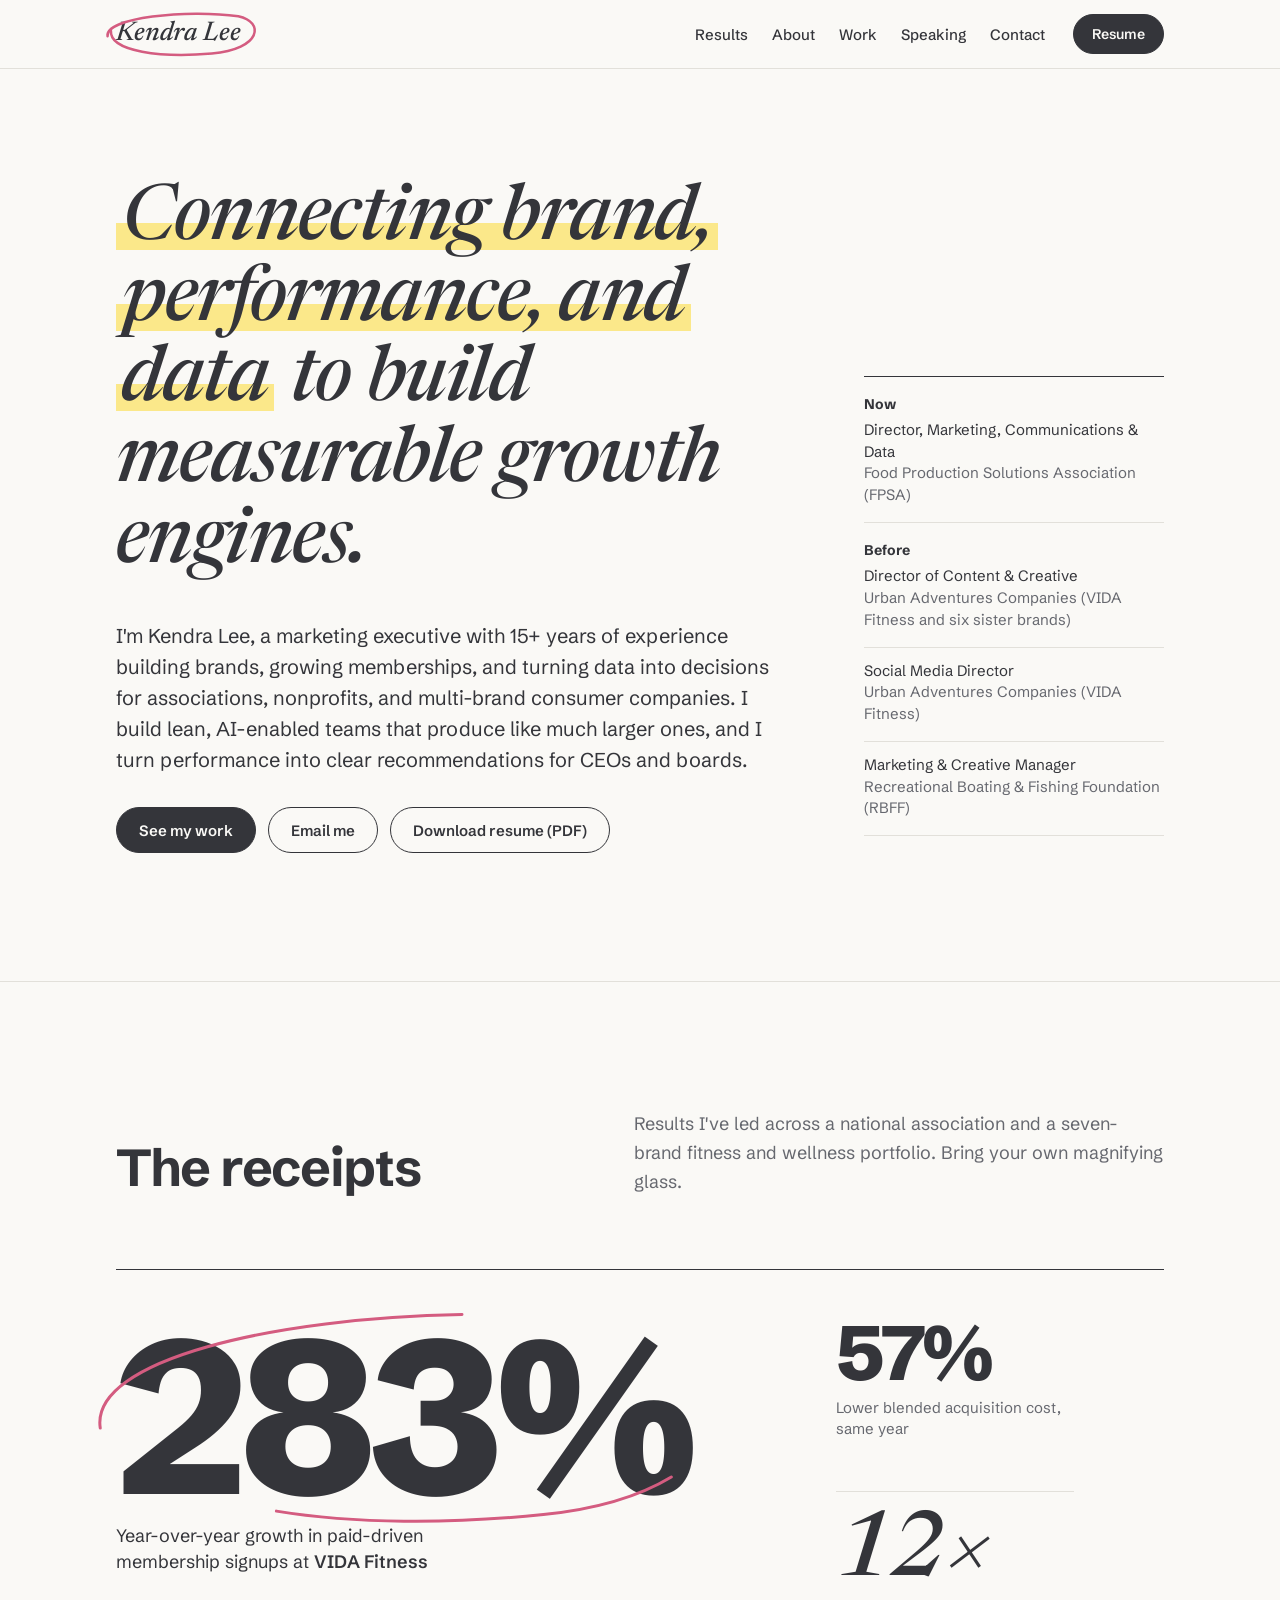
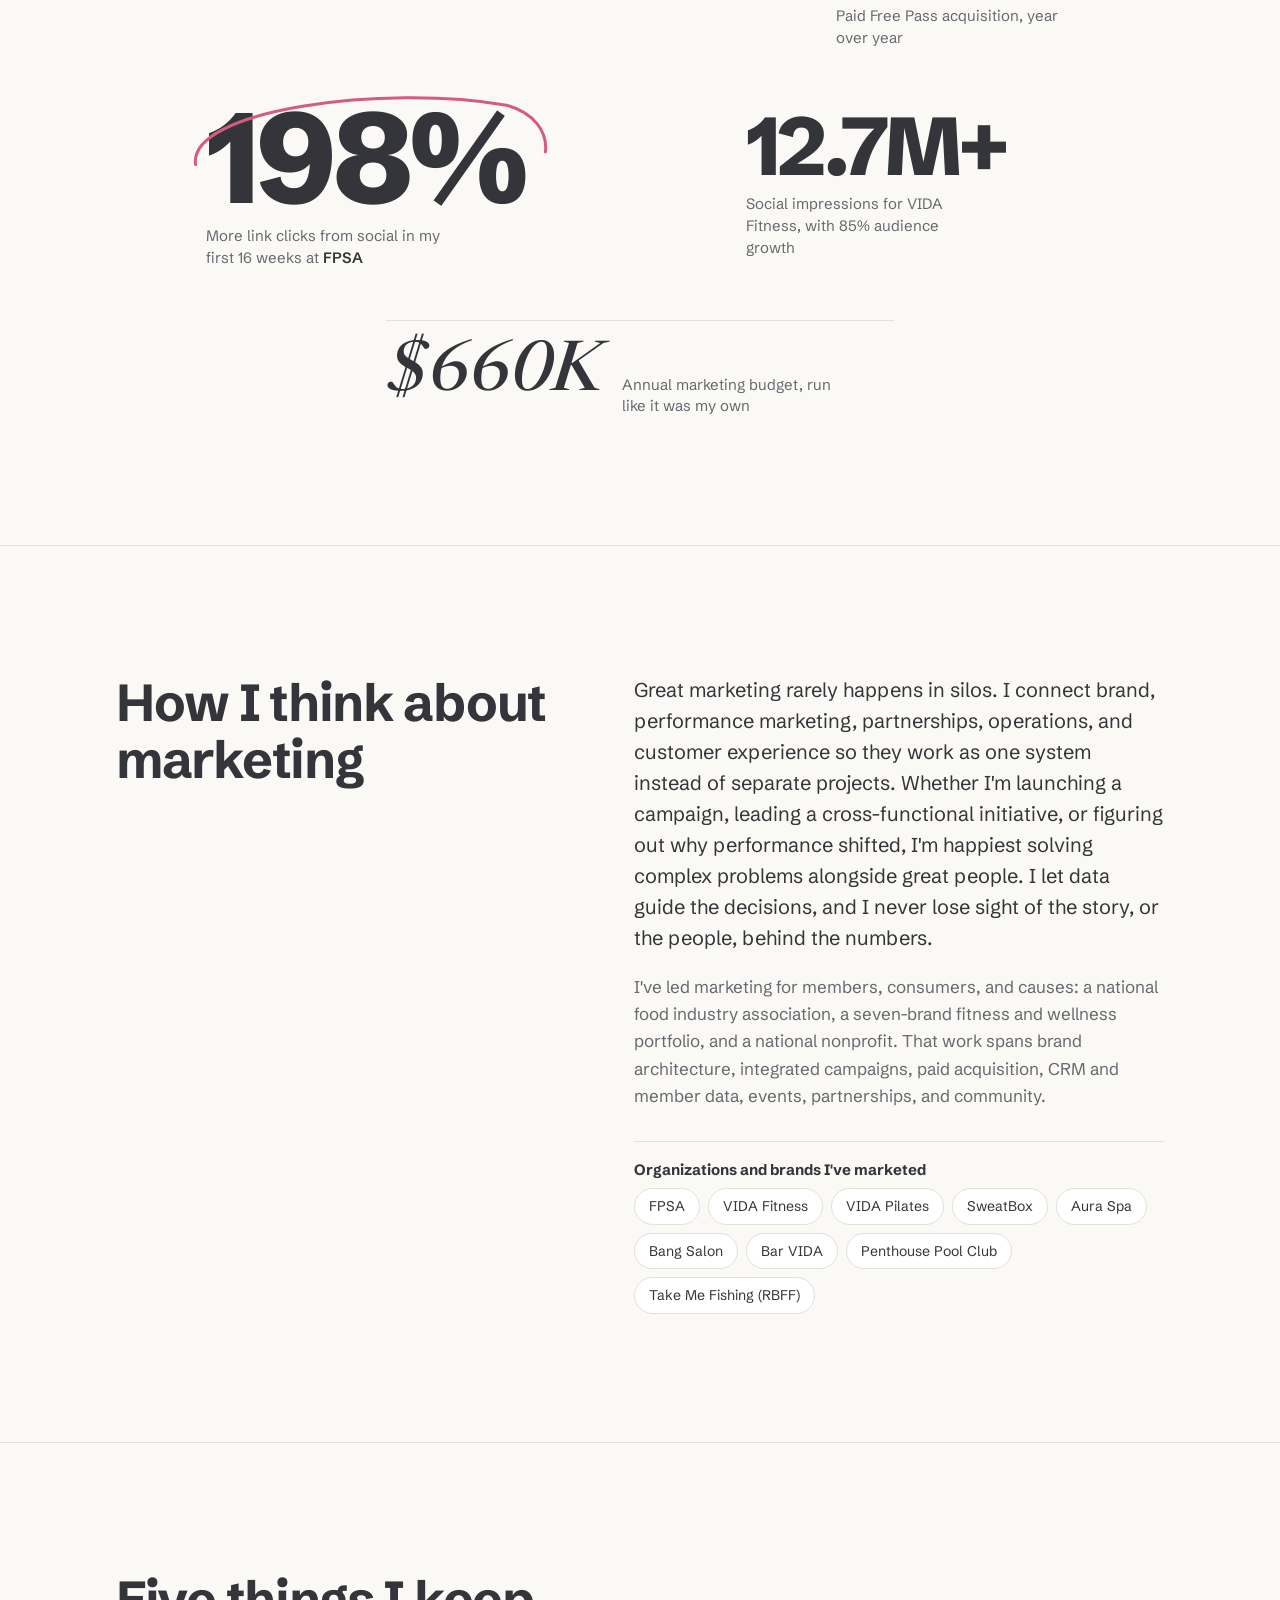
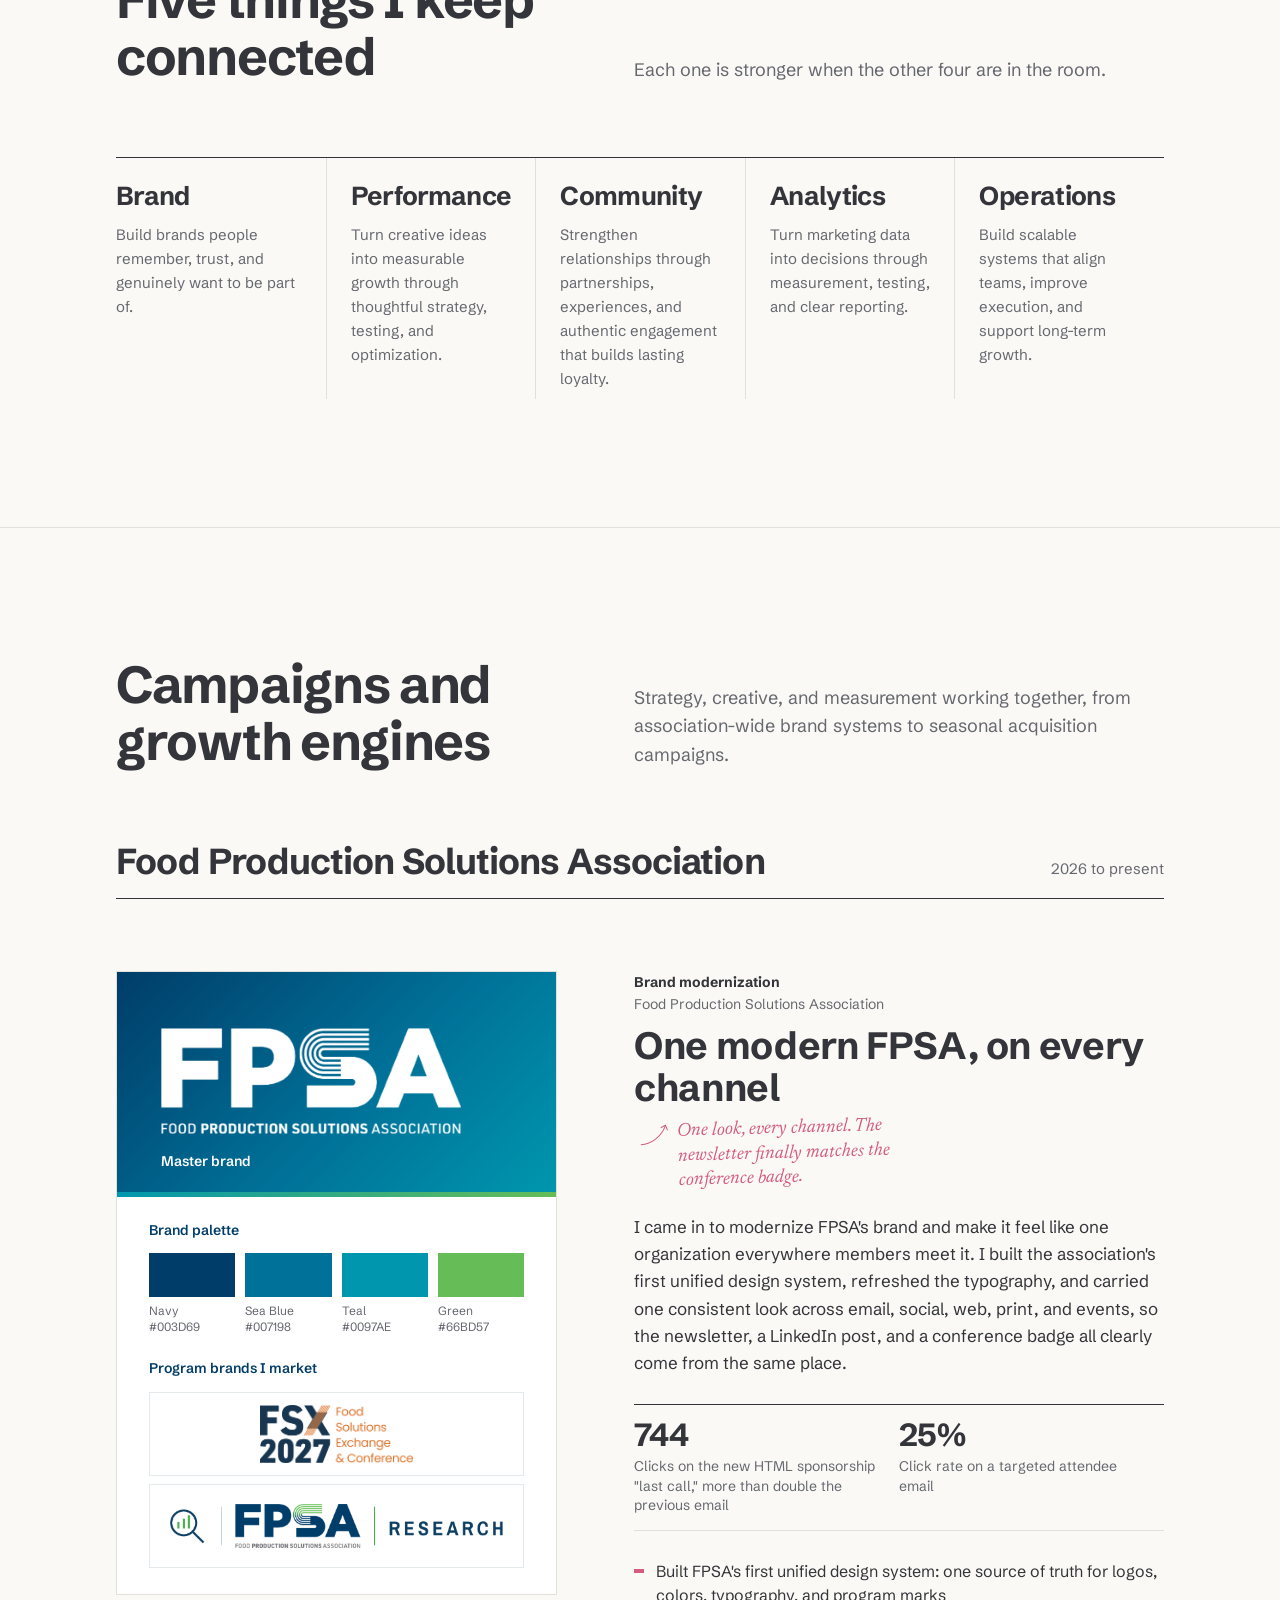
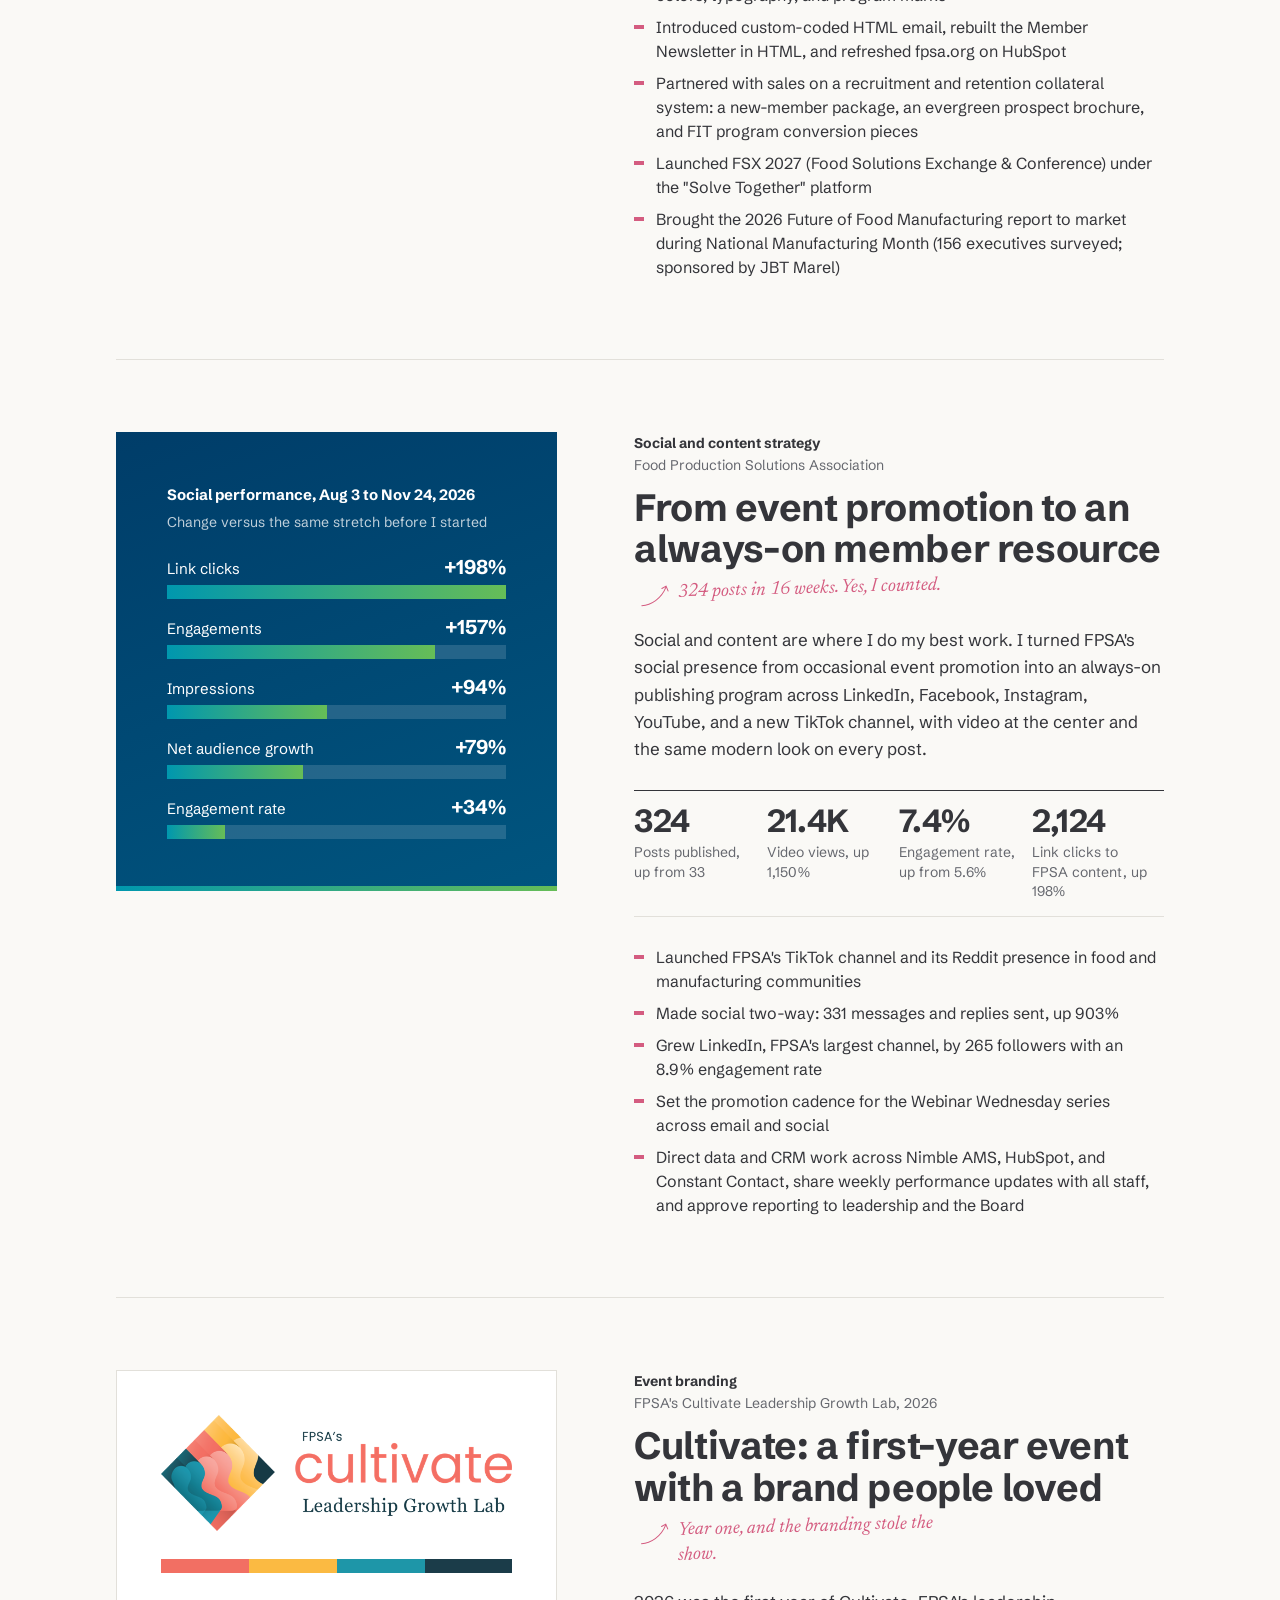
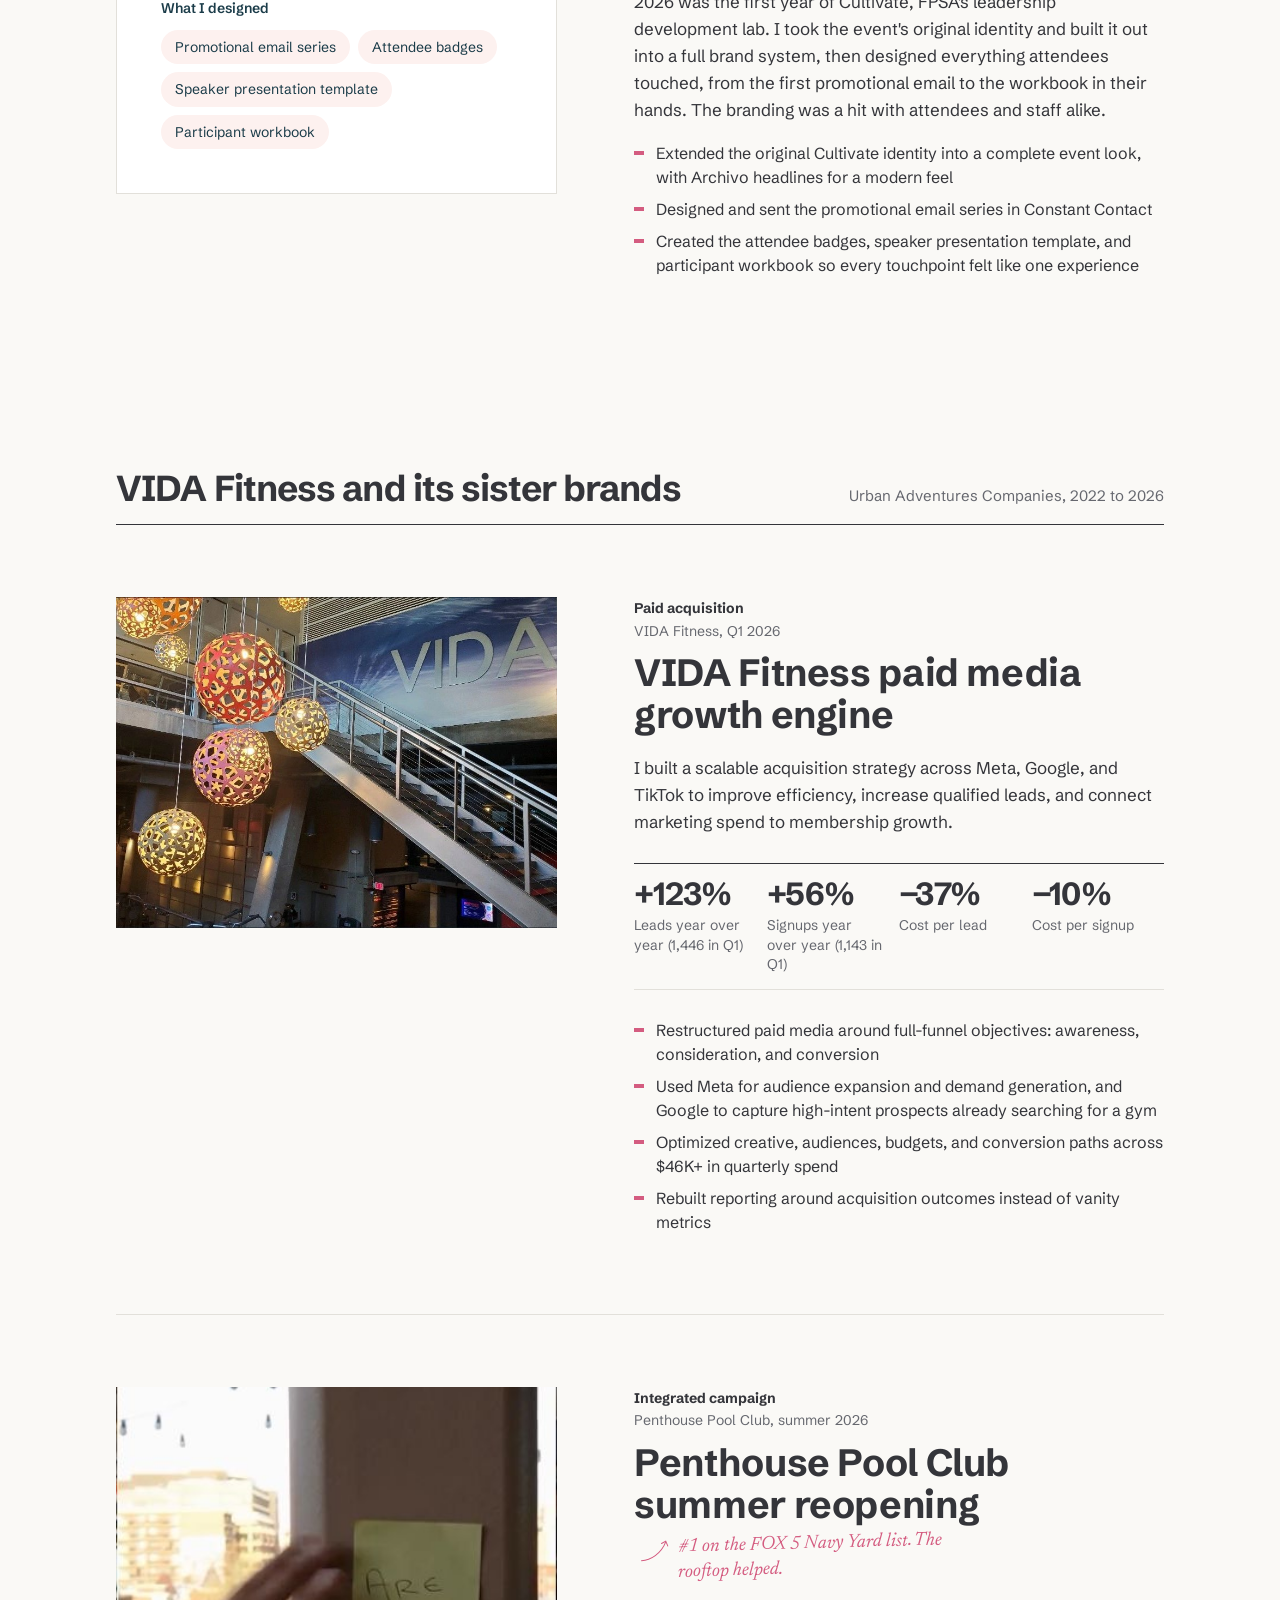
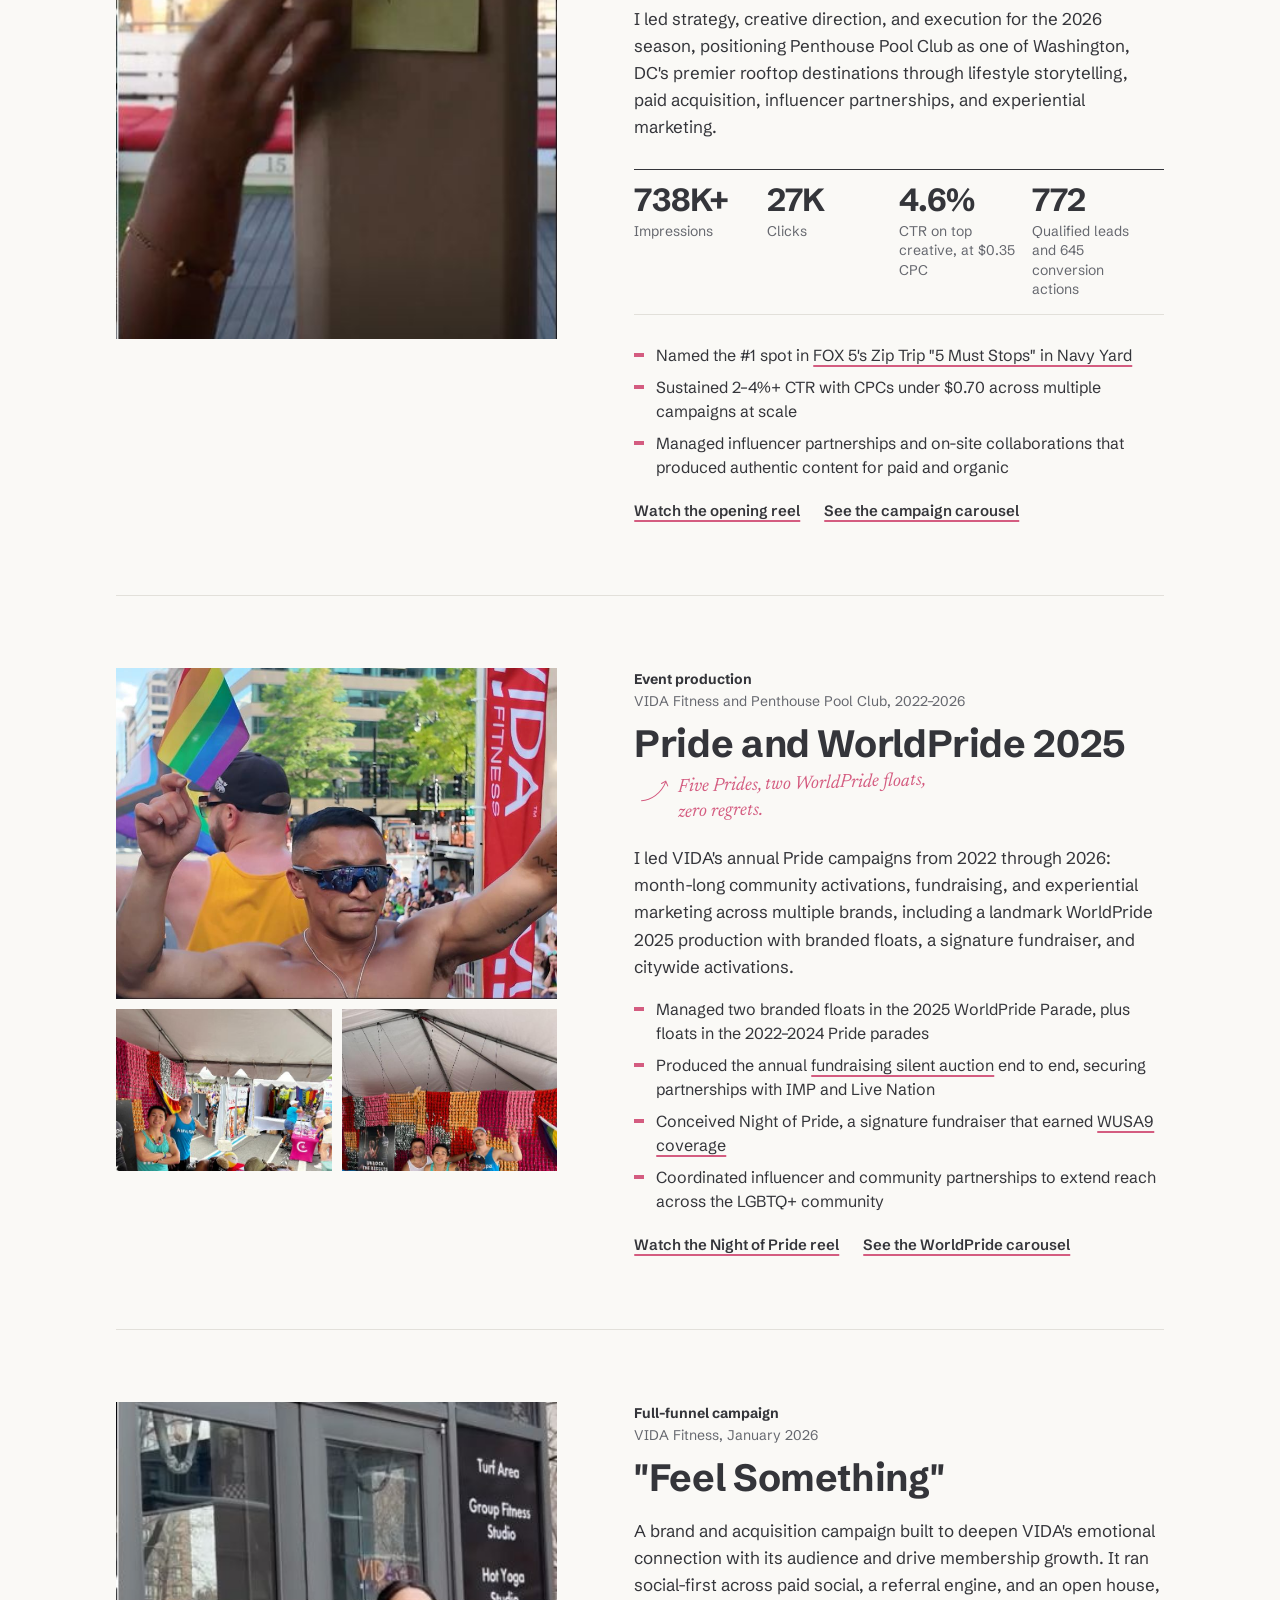
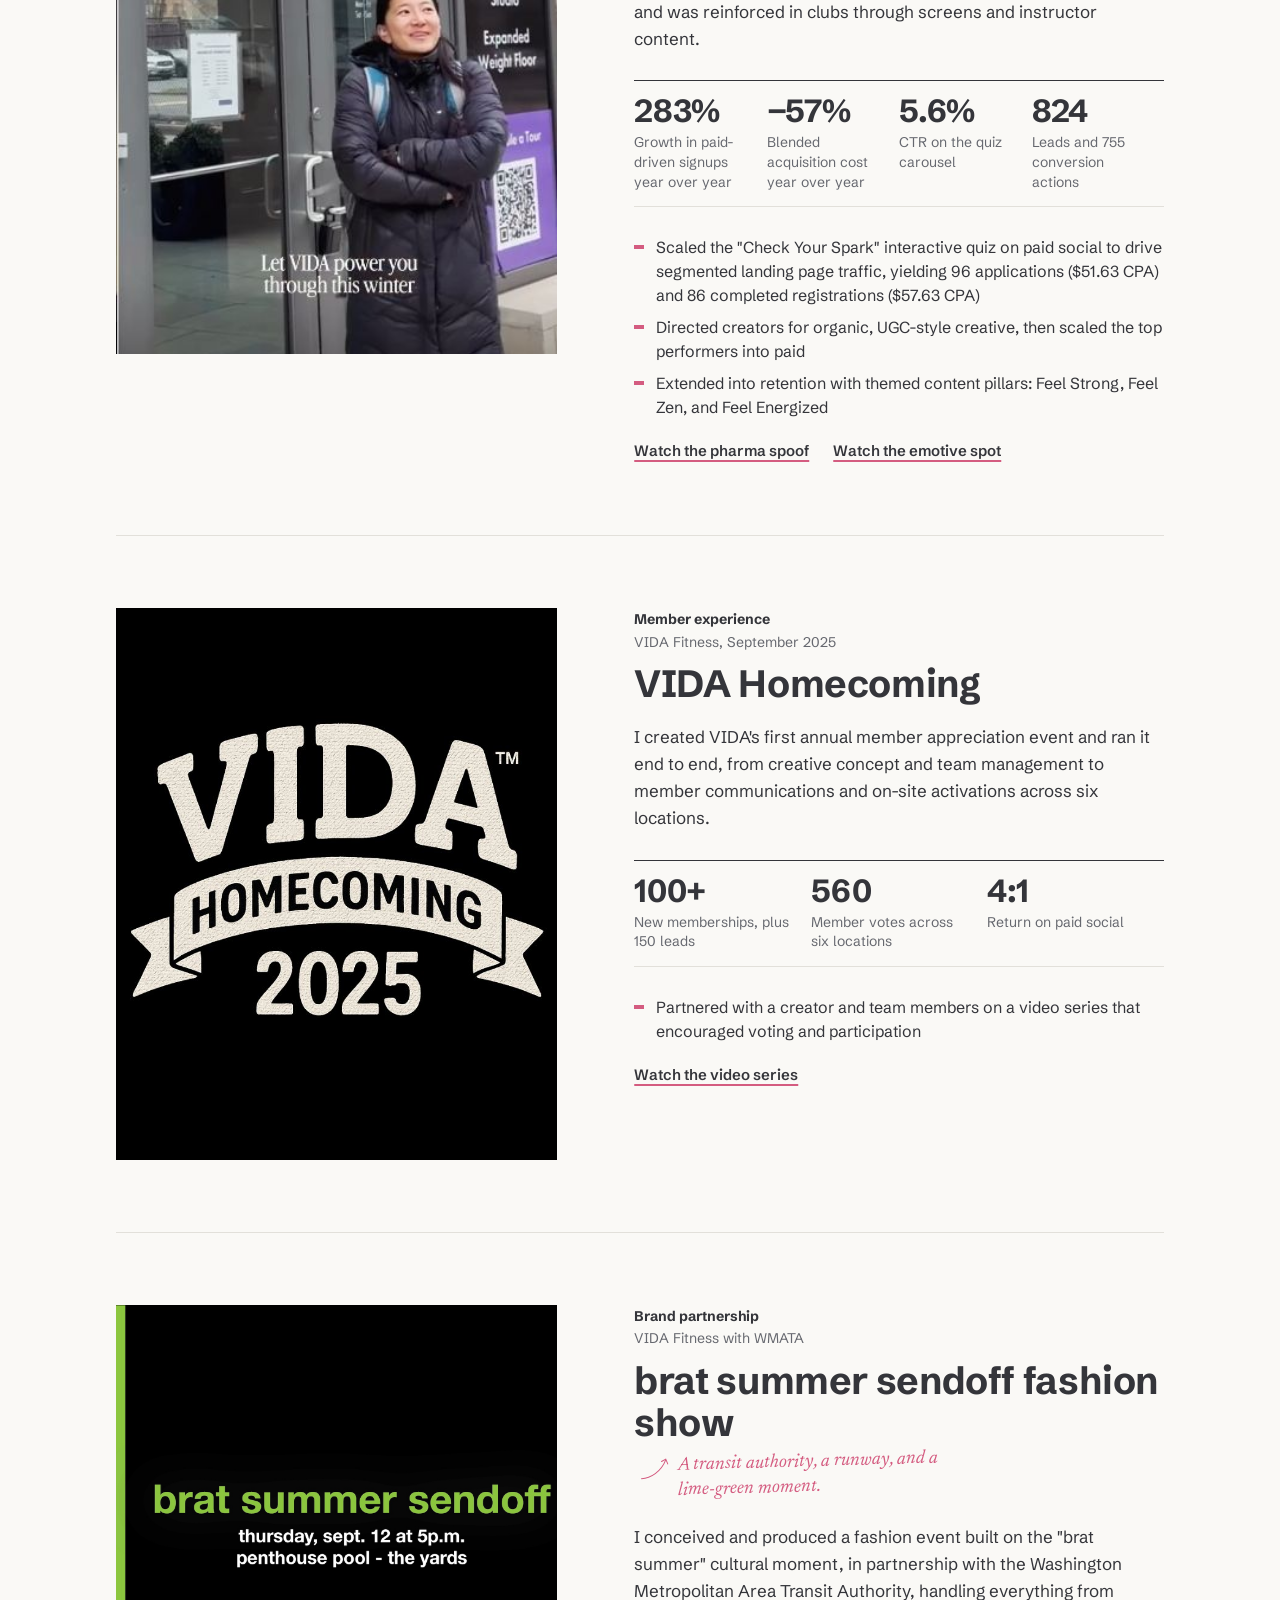
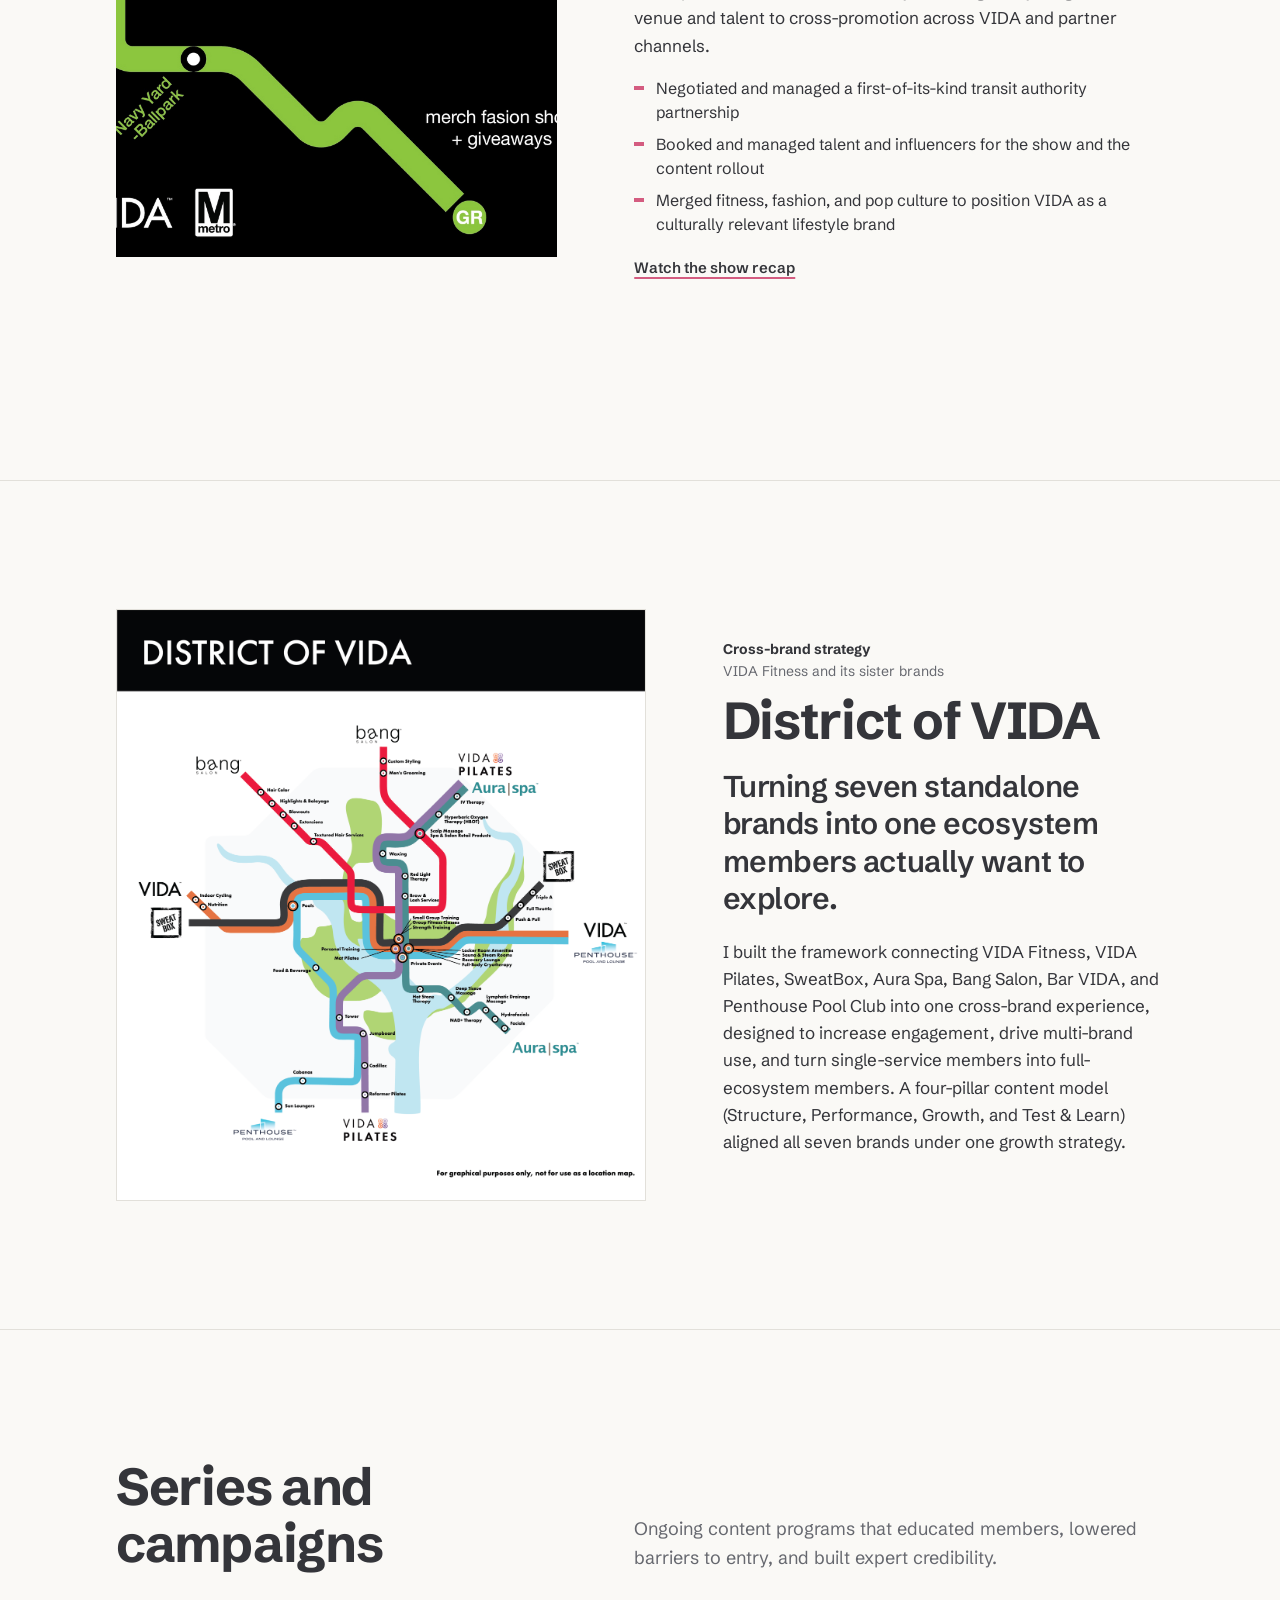
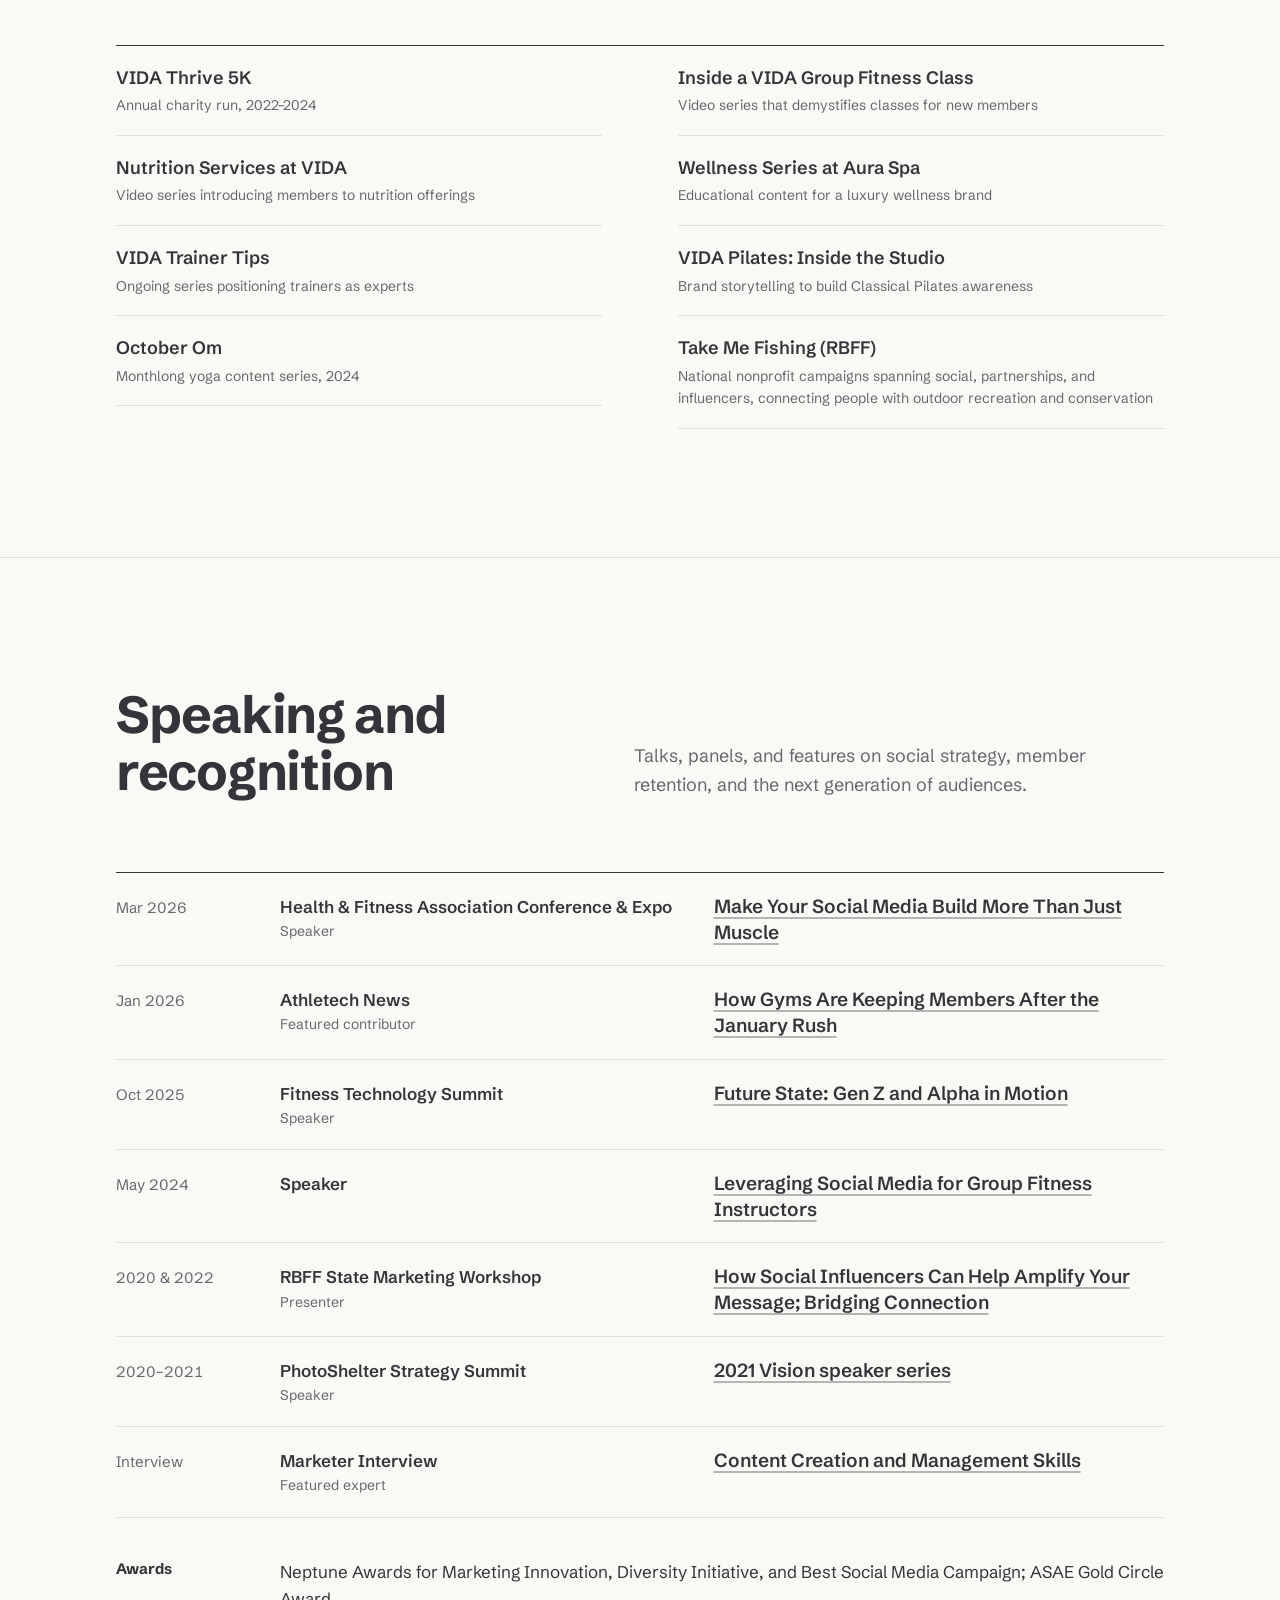
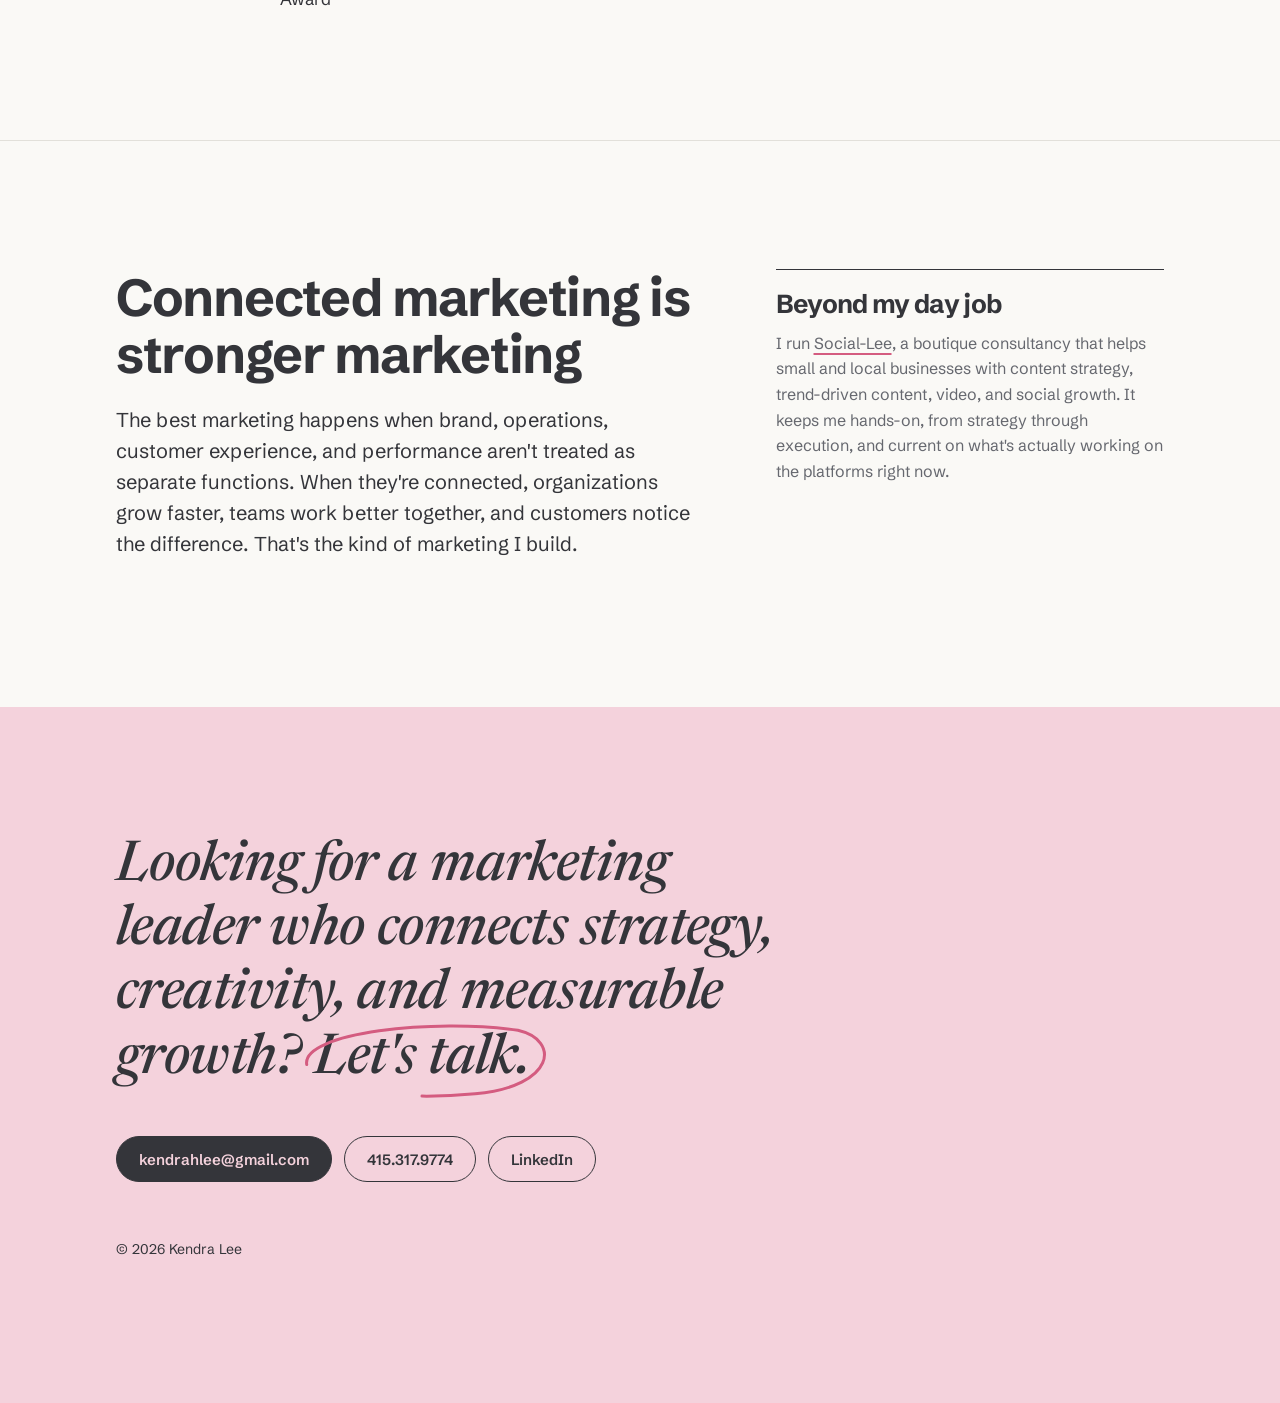
==== preview/index.html @ 6eec3a4e "Add /preview: marked-up layout with drawn circles, highlighter sweep, margin notes Co-Authored-By: C" ====
<!DOCTYPE html>
<html lang="en">
<head>
<meta charset="utf-8">
<meta name="viewport" content="width=device-width, initial-scale=1">
<meta name="theme-color" content="#FAF9F6">
<title>Kendra Lee | Marketing Executive (preview)</title>
<meta name="description" content="Marketing executive with 15+ years building brands, growing memberships, and turning data into decisions for associations, nonprofits, and multi-brand consumer companies.">

<meta property="og:title" content="Kendra Lee | Marketing Executive">
<meta property="og:description" content="Marketing executive with 15+ years building brands, growing memberships, and turning data into decisions for associations, nonprofits, and multi-brand consumer companies.">
<meta property="og:url" content="https://www.kendrahlee.com/">
<meta property="og:type" content="website">
<meta property="og:image" content="https://www.kendrahlee.com/images/brand/kendra-lee-social-preview.png">
<meta property="og:image:width" content="1200">
<meta property="og:image:height" content="630">
<meta name="twitter:card" content="summary_large_image">
<meta name="twitter:title" content="Kendra Lee | Marketing Executive">
<meta name="twitter:description" content="Marketing executive with 15+ years building brands, growing memberships, and turning data into decisions for associations, nonprofits, and multi-brand consumer companies.">
<meta name="twitter:image" content="https://www.kendrahlee.com/images/brand/kendra-lee-social-preview.png">
<link rel="icon" href="/images/brand/kendra-lee-favicon.png" type="image/png">
<link rel="apple-touch-icon" href="/images/brand/kendra-lee-monogram-180.png">

<link rel="preconnect" href="https://fonts.googleapis.com">
<link rel="preconnect" href="https://fonts.gstatic.com" crossorigin>
<link rel="stylesheet" href="../styles.css">
<link rel="stylesheet" href="preview.css">
<meta name="robots" content="noindex">
</head>
<body class="pv">

<nav class="nav" aria-label="Main">
  <div class="wrap">
    <a class="nav-logo" href="#top" aria-label="Kendra Lee, home"><span class="wordmark draw">Kendra Lee<svg class="ring" viewBox="0 0 200 70" preserveAspectRatio="none" aria-hidden="true"><path pathLength="600" d="M14 38 C 10 12, 110 0, 172 10 C 204 18, 200 56, 140 62 C 80 68, 16 60, 18 30"/></svg></span></a>
    <ul class="nav-links">
      <li><a href="#results">Results</a></li>
      <li><a href="#about">About</a></li>
      <li><a href="#work">Work</a></li>
      <li><a href="#speaking">Speaking</a></li>
      <li><a href="#contact">Contact</a></li>
    </ul>
    <a class="btn btn-solid" href="../Kendra_Lee_Resume.pdf" target="_blank" rel="noopener">Resume</a>
  </div>
</nav>

<main id="top">

  <!-- HERO -->
  <header class="hero">
    <div class="wrap hero-grid">
      <div>
        <h1><span class="marked sweep">Connecting brand, performance, and data</span> to build measurable growth engines.</h1>
        <p class="hero-intro">I'm Kendra Lee, a marketing executive with 15+ years of experience building brands, growing memberships, and turning data into decisions for associations, nonprofits, and multi-brand consumer companies. I build lean, AI-enabled teams that produce like much larger ones, and I turn performance into clear recommendations for CEOs and boards.</p>
        <div class="hero-actions">
          <a class="btn btn-solid" href="#work">See my work</a>
          <a class="btn" href="mailto:kendrahlee@gmail.com">Email me</a>
          <a class="btn" href="../Kendra_Lee_Resume.pdf" target="_blank" rel="noopener">Download resume (PDF)</a>
        </div>
      </div>
      <dl class="roles">
        <dt>Now</dt>
        <dd>Director, Marketing, Communications &amp; Data<span>Food Production Solutions Association (FPSA)</span></dd>
        <dt>Before</dt>
        <dd>Director of Content &amp; Creative<span>Urban Adventures Companies (VIDA Fitness and six sister brands)</span></dd>
        <dd>Social Media Director<span>Urban Adventures Companies (VIDA Fitness)</span></dd>
        <dd>Marketing &amp; Creative Manager<span>Recreational Boating &amp; Fishing Foundation (RBFF)</span></dd>
      </dl>
    </div>
  </header>

  <!-- RESULTS -->
  <section class="section" id="results" aria-labelledby="results-title">
    <div class="wrap">
      <div class="section-head">
        <h2 id="results-title">The receipts</h2>
        <p class="muted">Results I've led across a national association and a seven-brand fitness and wellness portfolio. Bring your own magnifying glass.</p>
      </div>
      <div class="spread">
        <div class="r r-hero"><div class="rn"><span class="circled draw">283%<svg class="ring" viewBox="0 0 200 70" preserveAspectRatio="none" aria-hidden="true"><path pathLength="600" d="M14 38 C 10 12, 110 0, 172 10 C 204 18, 200 56, 140 62 C 80 68, 16 60, 18 30"/></svg></span></div><p>Year-over-year growth in paid-driven membership signups at <b>VIDA Fitness</b></p></div>
        <div class="r r-a"><div class="rn">57%</div><p>Lower blended acquisition cost, same year</p></div>
        <div class="r r-b"><div class="rn">12&times;</div><p>Paid Free Pass acquisition, year over year</p></div>
        <div class="r r-c"><div class="rn"><span class="circled draw">198%<svg class="ring" viewBox="0 0 200 70" preserveAspectRatio="none" aria-hidden="true"><path pathLength="600" d="M14 38 C 10 12, 110 0, 172 10 C 204 18, 200 56, 140 62 C 80 68, 16 60, 18 30"/></svg></span></div><p>More link clicks from social in my first 16 weeks at <b>FPSA</b></p></div>
        <div class="r r-d"><div class="rn">12.7M+</div><p>Social impressions for VIDA Fitness, with 85% audience growth</p></div>
        <div class="r r-e"><div class="rn">$660K</div><p>Annual marketing budget, run like it was my own</p></div>
      </div>
    </div>
  </section>

  <!-- ABOUT -->
  <section class="section" id="about" aria-labelledby="about-title">
    <div class="wrap about">
      <h2 id="about-title">How I think about marketing</h2>
      <div class="about-copy">
        <p>Great marketing rarely happens in silos. I connect brand, performance marketing, partnerships, operations, and customer experience so they work as one system instead of separate projects. Whether I'm launching a campaign, leading a cross-functional initiative, or figuring out why performance shifted, I'm happiest solving complex problems alongside great people. I let data guide the decisions, and I never lose sight of the story, or the people, behind the numbers.</p>
        <p class="muted">I've led marketing for members, consumers, and causes: a national food industry association, a seven-brand fitness and wellness portfolio, and a national nonprofit. That work spans brand architecture, integrated campaigns, paid acquisition, CRM and member data, events, partnerships, and community.</p>
        <div class="brands">
          <h3>Organizations and brands I've marketed</h3>
          <ul>
            <li>FPSA</li>
            <li>VIDA Fitness</li>
            <li>VIDA Pilates</li>
            <li>SweatBox</li>
            <li>Aura Spa</li>
            <li>Bang Salon</li>
            <li>Bar VIDA</li>
            <li>Penthouse Pool Club</li>
            <li>Take Me Fishing (RBFF)</li>
          </ul>
        </div>
      </div>
    </div>
  </section>

  <!-- APPROACH -->
  <section class="section" aria-labelledby="approach-title">
    <div class="wrap">
      <div class="section-head">
        <h2 id="approach-title">Five things I keep connected</h2>
        <p class="muted">Each one is stronger when the other four are in the room.</p>
      </div>
      <ul class="approach">
        <li><h3>Brand</h3><p>Build brands people remember, trust, and genuinely want to be part of.</p></li>
        <li><h3>Performance</h3><p>Turn creative ideas into measurable growth through thoughtful strategy, testing, and optimization.</p></li>
        <li><h3>Community</h3><p>Strengthen relationships through partnerships, experiences, and authentic engagement that builds lasting loyalty.</p></li>
        <li><h3>Analytics</h3><p>Turn marketing data into decisions through measurement, testing, and clear reporting.</p></li>
        <li><h3>Operations</h3><p>Build scalable systems that align teams, improve execution, and support long-term growth.</p></li>
      </ul>
    </div>
  </section>

  <!-- WORK -->
  <section class="section" id="work" aria-labelledby="work-title">
    <div class="wrap">
      <div class="section-head">
        <h2 id="work-title">Campaigns and growth engines</h2>
        <p class="muted">Strategy, creative, and measurement working together, from association-wide brand systems to seasonal acquisition campaigns.</p>
      </div>

      <!-- FPSA -->
      <div class="work-group">
        <div class="work-group-title">
          <h3>Food Production Solutions Association</h3>
          <p>2026 to present</p>
        </div>

        <article class="case">
          <div class="case-media">
            <div class="fpsa-panel">
              <div class="fpsa-master">
                <img src="../images/fpsa/fpsa-logo-white.png" alt="FPSA, Food Production Solutions Association" width="700" height="249">
                <p>Master brand</p>
              </div>
              <div class="fpsa-swatches">
                <p>Brand palette</p>
                <ul>
                  <li style="--c:#003d69"><span></span>Navy<br>#003D69</li>
                  <li style="--c:#007198"><span></span>Sea Blue<br>#007198</li>
                  <li style="--c:#0097ae"><span></span>Teal<br>#0097AE</li>
                  <li style="--c:#66bd57"><span></span>Green<br>#66BD57</li>
                </ul>
              </div>
              <div class="fpsa-programs">
                <p>Program brands I market</p>
                <ul>
                  <li><img src="../images/fpsa/fsx-2027.png" alt="FSX 2027, Food Solutions Exchange &amp; Conference" width="640" height="242" loading="lazy"></li>
                  <li><img src="../images/fpsa/fpsa-research.png" alt="FPSA Research" width="495" height="66" loading="lazy"></li>
                </ul>
              </div>
            </div>
          </div>
          <div class="case-body">
            <div class="case-meta"><strong>Brand modernization</strong><br>Food Production Solutions Association</div>
            <h4>One modern FPSA, on every channel</h4>
            <aside class="note" aria-label="Margin note"><svg class="note-arrow" viewBox="0 0 60 40" aria-hidden="true"><path d="M4 6 C 20 4, 40 12, 52 32 M44 30 L52 33 L54 24"/></svg>One look, every channel. The newsletter finally matches the conference badge.</aside>
            <p>I came in to modernize FPSA's brand and make it feel like one organization everywhere members meet it. I built the association's first unified design system, refreshed the typography, and carried one consistent look across email, social, web, print, and events, so the newsletter, a LinkedIn post, and a conference badge all clearly come from the same place.</p>
            <dl class="figures">
              <div><dt>744</dt><dd>Clicks on the new HTML sponsorship "last call," more than double the previous email</dd></div>
              <div><dt>25%</dt><dd>Click rate on a targeted attendee email</dd></div>
            </dl>
            <ul class="points">
              <li>Built FPSA's first unified design system: one source of truth for logos, colors, typography, and program marks</li>
              <li>Introduced custom-coded HTML email, rebuilt the Member Newsletter in HTML, and refreshed fpsa.org on HubSpot</li>
              <li>Partnered with sales on a recruitment and retention collateral system: a new-member package, an evergreen prospect brochure, and FIT program conversion pieces</li>
              <li>Launched FSX 2027 (Food Solutions Exchange &amp; Conference) under the "Solve Together" platform</li>
              <li>Brought the 2026 Future of Food Manufacturing report to market during National Manufacturing Month (156 executives surveyed; sponsored by JBT Marel)</li>
            </ul>
          </div>
        </article>

        <article class="case">
          <div class="case-media">
            <div class="panel fpsa-bars">
              <p class="bars-title">Social performance, Aug 3 to Nov 24, 2026</p>
              <p class="bars-sub">Change versus the same stretch before I started</p>
              <ul class="bars">
                <li class="bar-row"><span>Link clicks</span><b>+198%</b><span class="bar"><i style="width:100%"></i></span></li>
                <li class="bar-row"><span>Engagements</span><b>+157%</b><span class="bar"><i style="width:79%"></i></span></li>
                <li class="bar-row"><span>Impressions</span><b>+94%</b><span class="bar"><i style="width:47%"></i></span></li>
                <li class="bar-row"><span>Net audience growth</span><b>+79%</b><span class="bar"><i style="width:40%"></i></span></li>
                <li class="bar-row"><span>Engagement rate</span><b>+34%</b><span class="bar"><i style="width:17%"></i></span></li>
              </ul>
            </div>
          </div>
          <div class="case-body">
            <div class="case-meta"><strong>Social and content strategy</strong><br>Food Production Solutions Association</div>
            <h4>From event promotion to an always-on member resource</h4>
            <aside class="note" aria-label="Margin note"><svg class="note-arrow" viewBox="0 0 60 40" aria-hidden="true"><path d="M4 6 C 20 4, 40 12, 52 32 M44 30 L52 33 L54 24"/></svg>324 posts in 16 weeks. Yes, I counted.</aside>
            <p>Social and content are where I do my best work. I turned FPSA's social presence from occasional event promotion into an always-on publishing program across LinkedIn, Facebook, Instagram, YouTube, and a new TikTok channel, with video at the center and the same modern look on every post.</p>
            <dl class="figures">
              <div><dt>324</dt><dd>Posts published, up from 33</dd></div>
              <div><dt>21.4K</dt><dd>Video views, up 1,150%</dd></div>
              <div><dt>7.4%</dt><dd>Engagement rate, up from 5.6%</dd></div>
              <div><dt>2,124</dt><dd>Link clicks to FPSA content, up 198%</dd></div>
            </dl>
            <ul class="points">
              <li>Launched FPSA's TikTok channel and its Reddit presence in food and manufacturing communities</li>
              <li>Made social two-way: 331 messages and replies sent, up 903%</li>
              <li>Grew LinkedIn, FPSA's largest channel, by 265 followers with an 8.9% engagement rate</li>
              <li>Set the promotion cadence for the Webinar Wednesday series across email and social</li>
              <li>Direct data and CRM work across Nimble AMS, HubSpot, and Constant Contact, share weekly performance updates with all staff, and approve reporting to leadership and the Board</li>
            </ul>
          </div>
        </article>

        <article class="case">
          <div class="case-media">
            <div class="cultivate-panel">
              <img src="../images/fpsa/cultivate.png" alt="FPSA's Cultivate Leadership Growth Lab" width="640" height="212">
              <ul class="cultivate-swatches" aria-hidden="true">
                <li style="--c:#f26f63"></li><li style="--c:#fbba42"></li><li style="--c:#1e96a8"></li><li style="--c:#1b3c49"></li>
              </ul>
              <p>What I designed</p>
              <ul class="cultivate-pieces">
                <li>Promotional email series</li>
                <li>Attendee badges</li>
                <li>Speaker presentation template</li>
                <li>Participant workbook</li>
              </ul>
            </div>
          </div>
          <div class="case-body">
            <div class="case-meta"><strong>Event branding</strong><br>FPSA's Cultivate Leadership Growth Lab, 2026</div>
            <h4>Cultivate: a first-year event with a brand people loved</h4>
            <aside class="note" aria-label="Margin note"><svg class="note-arrow" viewBox="0 0 60 40" aria-hidden="true"><path d="M4 6 C 20 4, 40 12, 52 32 M44 30 L52 33 L54 24"/></svg>Year one, and the branding stole the show.</aside>
            <p>2026 was the first year of Cultivate, FPSA's leadership development lab. I took the event's original identity and built it out into a full brand system, then designed everything attendees touched, from the first promotional email to the workbook in their hands. The branding was a hit with attendees and staff alike.</p>
            <ul class="points">
              <li>Extended the original Cultivate identity into a complete event look, with Archivo headlines for a modern feel</li>
              <li>Designed and sent the promotional email series in Constant Contact</li>
              <li>Created the attendee badges, speaker presentation template, and participant workbook so every touchpoint felt like one experience</li>
            </ul>
          </div>
        </article>
      </div>

      <!-- UAC -->
      <div class="work-group">
        <div class="work-group-title">
          <h3>VIDA Fitness and its sister brands</h3>
          <p>Urban Adventures Companies, 2022 to 2026</p>
        </div>

        <article class="case">
          <figure class="case-media landscape"><img src="../images/vida-fitness-stairs.jpg" alt="VIDA Fitness members on a stair climber" loading="lazy"></figure>
          <div class="case-body">
            <div class="case-meta"><strong>Paid acquisition</strong><br>VIDA Fitness, Q1 2026</div>
            <h4>VIDA Fitness paid media growth engine</h4>
            <p>I built a scalable acquisition strategy across Meta, Google, and TikTok to improve efficiency, increase qualified leads, and connect marketing spend to membership growth.</p>
            <dl class="figures">
              <div><dt>+123%</dt><dd>Leads year over year (1,446 in Q1)</dd></div>
              <div><dt>+56%</dt><dd>Signups year over year (1,143 in Q1)</dd></div>
              <div><dt>&minus;37%</dt><dd>Cost per lead</dd></div>
              <div><dt>&minus;10%</dt><dd>Cost per signup</dd></div>
            </dl>
            <ul class="points">
              <li>Restructured paid media around full-funnel objectives: awareness, consideration, and conversion</li>
              <li>Used Meta for audience expansion and demand generation, and Google to capture high-intent prospects already searching for a gym</li>
              <li>Optimized creative, audiences, budgets, and conversion paths across $46K+ in quarterly spend</li>
              <li>Rebuilt reporting around acquisition outcomes instead of vanity metrics</li>
            </ul>
          </div>
        </article>

        <article class="case">
          <figure class="case-media"><img src="../images/penthouse-pool.jpg" alt="Guests at the Penthouse Pool Club rooftop" loading="lazy"></figure>
          <div class="case-body">
            <div class="case-meta"><strong>Integrated campaign</strong><br>Penthouse Pool Club, summer 2026</div>
            <h4>Penthouse Pool Club summer reopening</h4>
            <aside class="note" aria-label="Margin note"><svg class="note-arrow" viewBox="0 0 60 40" aria-hidden="true"><path d="M4 6 C 20 4, 40 12, 52 32 M44 30 L52 33 L54 24"/></svg>#1 on the FOX 5 Navy Yard list. The rooftop helped.</aside>
            <p>I led strategy, creative direction, and execution for the 2026 season, positioning Penthouse Pool Club as one of Washington, DC's premier rooftop destinations through lifestyle storytelling, paid acquisition, influencer partnerships, and experiential marketing.</p>
            <dl class="figures">
              <div><dt>738K+</dt><dd>Impressions</dd></div>
              <div><dt>27K</dt><dd>Clicks</dd></div>
              <div><dt>4.6%</dt><dd>CTR on top creative, at $0.35 CPC</dd></div>
              <div><dt>772</dt><dd>Qualified leads and 645 conversion actions</dd></div>
            </dl>
            <ul class="points">
              <li>Named the #1 spot in <a href="https://www.fox5dc.com/video/fmc-j2jhd5q2mvgc7pz0" target="_blank" rel="noopener">FOX 5's Zip Trip "5 Must Stops" in Navy Yard</a></li>
              <li>Sustained 2&ndash;4%+ CTR with CPCs under $0.70 across multiple campaigns at scale</li>
              <li>Managed influencer partnerships and on-site collaborations that produced authentic content for paid and organic</li>
            </ul>
            <div class="case-links">
              <a href="https://www.instagram.com/reel/DWuE4ufAHaG/" target="_blank" rel="noopener">Watch the opening reel</a>
              <a href="https://www.instagram.com/p/DXw-izBidJq/?img_index=1" target="_blank" rel="noopener">See the campaign carousel</a>
            </div>
          </div>
        </article>

        <article class="case">
          <div class="case-media landscape">
            <img src="../images/pride-main.jpg" alt="VIDA Fitness float in the WorldPride parade" loading="lazy">
            <div class="case-thumbs">
              <img src="../images/pride-extra-1-sm.jpg" alt="VIDA Pride activation" loading="lazy">
              <img src="../images/pride-extra-2-sm.jpg" alt="VIDA Pride event" loading="lazy">
            </div>
          </div>
          <div class="case-body">
            <div class="case-meta"><strong>Event production</strong><br>VIDA Fitness and Penthouse Pool Club, 2022&ndash;2026</div>
            <h4>Pride and WorldPride 2025</h4>
            <aside class="note" aria-label="Margin note"><svg class="note-arrow" viewBox="0 0 60 40" aria-hidden="true"><path d="M4 6 C 20 4, 40 12, 52 32 M44 30 L52 33 L54 24"/></svg>Five Prides, two WorldPride floats, zero regrets.</aside>
            <p>I led VIDA's annual Pride campaigns from 2022 through 2026: month-long community activations, fundraising, and experiential marketing across multiple brands, including a landmark WorldPride 2025 production with branded floats, a signature fundraiser, and citywide activations.</p>
            <ul class="points">
              <li>Managed two branded floats in the 2025 WorldPride Parade, plus floats in the 2022&ndash;2024 Pride parades</li>
              <li>Produced the annual <a href="https://www.32auctions.com/VIDAHasPride2026" target="_blank" rel="noopener">fundraising silent auction</a> end to end, securing partnerships with IMP and Live Nation</li>
              <li>Conceived Night of Pride, a signature fundraiser that earned <a href="https://www.youtube.com/watch?v=1O6z_cEoTDY" target="_blank" rel="noopener">WUSA9 coverage</a></li>
              <li>Coordinated influencer and community partnerships to extend reach across the LGBTQ+ community</li>
            </ul>
            <div class="case-links">
              <a href="https://www.instagram.com/reel/DJ7S33SP07u/" target="_blank" rel="noopener">Watch the Night of Pride reel</a>
              <a href="https://www.instagram.com/p/DZm6jsrj7tA/?img_index=1" target="_blank" rel="noopener">See the WorldPride carousel</a>
            </div>
          </div>
        </article>

        <article class="case">
          <figure class="case-media"><img src="../images/feel-something.jpg" alt="Feel Something campaign creative for VIDA Fitness" loading="lazy"></figure>
          <div class="case-body">
            <div class="case-meta"><strong>Full-funnel campaign</strong><br>VIDA Fitness, January 2026</div>
            <h4>"Feel Something"</h4>
            <p>A brand and acquisition campaign built to deepen VIDA's emotional connection with its audience and drive membership growth. It ran social-first across paid social, a referral engine, and an open house, and was reinforced in clubs through screens and instructor content.</p>
            <dl class="figures">
              <div><dt>283%</dt><dd>Growth in paid-driven signups year over year</dd></div>
              <div><dt>&minus;57%</dt><dd>Blended acquisition cost year over year</dd></div>
              <div><dt>5.6%</dt><dd>CTR on the quiz carousel</dd></div>
              <div><dt>824</dt><dd>Leads and 755 conversion actions</dd></div>
            </dl>
            <ul class="points">
              <li>Scaled the "Check Your Spark" interactive quiz on paid social to drive segmented landing page traffic, yielding 96 applications ($51.63 CPA) and 86 completed registrations ($57.63 CPA)</li>
              <li>Directed creators for organic, UGC-style creative, then scaled the top performers into paid</li>
              <li>Extended into retention with themed content pillars: Feel Strong, Feel Zen, and Feel Energized</li>
            </ul>
            <div class="case-links">
              <a href="https://youtube.com/shorts/FDh4WMwkazw" target="_blank" rel="noopener">Watch the pharma spoof</a>
              <a href="https://youtube.com/shorts/QJ2Yc3DOOxs" target="_blank" rel="noopener">Watch the emotive spot</a>
            </div>
          </div>
        </article>

        <article class="case">
          <figure class="case-media"><img src="../images/vida-homecoming.jpg" alt="VIDA Homecoming member event" loading="lazy"></figure>
          <div class="case-body">
            <div class="case-meta"><strong>Member experience</strong><br>VIDA Fitness, September 2025</div>
            <h4>VIDA Homecoming</h4>
            <p>I created VIDA's first annual member appreciation event and ran it end to end, from creative concept and team management to member communications and on-site activations across six locations.</p>
            <dl class="figures">
              <div><dt>100+</dt><dd>New memberships, plus 150 leads</dd></div>
              <div><dt>560</dt><dd>Member votes across six locations</dd></div>
              <div><dt>4:1</dt><dd>Return on paid social</dd></div>
            </dl>
            <ul class="points">
              <li>Partnered with a creator and team members on a video series that encouraged voting and participation</li>
            </ul>
            <div class="case-links">
              <a href="https://www.youtube.com/playlist?list=PLlGe1bG5ZoFJwLhBvWGK0mlq7ImXFgh60" target="_blank" rel="noopener">Watch the video series</a>
            </div>
          </div>
        </article>

        <article class="case">
          <figure class="case-media"><img src="../images/brat-summer.jpeg" alt="Models on the runway at the brat summer sendoff fashion show" loading="lazy"></figure>
          <div class="case-body">
            <div class="case-meta"><strong>Brand partnership</strong><br>VIDA Fitness with WMATA</div>
            <h4>brat summer sendoff fashion show</h4>
            <aside class="note" aria-label="Margin note"><svg class="note-arrow" viewBox="0 0 60 40" aria-hidden="true"><path d="M4 6 C 20 4, 40 12, 52 32 M44 30 L52 33 L54 24"/></svg>A transit authority, a runway, and a lime-green moment.</aside>
            <p>I conceived and produced a fashion event built on the "brat summer" cultural moment, in partnership with the Washington Metropolitan Area Transit Authority, handling everything from venue and talent to cross-promotion across VIDA and partner channels.</p>
            <ul class="points">
              <li>Negotiated and managed a first-of-its-kind transit authority partnership</li>
              <li>Booked and managed talent and influencers for the show and the content rollout</li>
              <li>Merged fitness, fashion, and pop culture to position VIDA as a culturally relevant lifestyle brand</li>
            </ul>
            <div class="case-links">
              <a href="https://youtu.be/G2YgwW-htvs" target="_blank" rel="noopener">Watch the show recap</a>
            </div>
          </div>
        </article>
      </div>
    </div>
  </section>

  <!-- DISTRICT OF VIDA -->
  <section class="section" aria-labelledby="dov-title">
    <div class="wrap feature">
      <figure><img src="../images/district-of-vida.png" alt="District of VIDA map connecting seven brands" loading="lazy"></figure>
      <div>
        <div class="case-meta"><strong>Cross-brand strategy</strong><br>VIDA Fitness and its sister brands</div>
        <h2 id="dov-title">District of VIDA</h2>
        <p class="lede">Turning seven standalone brands into one ecosystem members actually want to explore.</p>
        <p>I built the framework connecting VIDA Fitness, VIDA Pilates, SweatBox, Aura Spa, Bang Salon, Bar VIDA, and Penthouse Pool Club into one cross-brand experience, designed to increase engagement, drive multi-brand use, and turn single-service members into full-ecosystem members. A four-pillar content model (Structure, Performance, Growth, and Test &amp; Learn) aligned all seven brands under one growth strategy.</p>
      </div>
    </div>
  </section>

  <!-- SERIES -->
  <section class="section" aria-labelledby="series-title">
    <div class="wrap">
      <div class="section-head">
        <h2 id="series-title">Series and campaigns</h2>
        <p class="muted">Ongoing content programs that educated members, lowered barriers to entry, and built expert credibility.</p>
      </div>
      <ul class="series">
        <li><a href="https://www.youtube.com/playlist?list=PLlGe1bG5ZoFIG7idiqllqAele6MY_TiuT" target="_blank" rel="noopener"><strong>VIDA Thrive 5K</strong><span>Annual charity run, 2022&ndash;2024</span></a></li>
        <li><a href="https://www.youtube.com/playlist?list=PLlGe1bG5ZoFIBrqd1O25dywACdXBx_yDe" target="_blank" rel="noopener"><strong>Inside a VIDA Group Fitness Class</strong><span>Video series that demystifies classes for new members</span></a></li>
        <li><a href="https://youtube.com/playlist?list=PLlGe1bG5ZoFLxI8hgp5NNKaBwGpiawTIp" target="_blank" rel="noopener"><strong>Nutrition Services at VIDA</strong><span>Video series introducing members to nutrition offerings</span></a></li>
        <li><a href="https://www.youtube.com/playlist?list=PLlGe1bG5ZoFJMTBOZrqkqJgE6EkBMlA5D" target="_blank" rel="noopener"><strong>Wellness Series at Aura Spa</strong><span>Educational content for a luxury wellness brand</span></a></li>
        <li><a href="https://www.youtube.com/playlist?list=PLlGe1bG5ZoFKyBPJ02Pttc4zl6oQNJOT8" target="_blank" rel="noopener"><strong>VIDA Trainer Tips</strong><span>Ongoing series positioning trainers as experts</span></a></li>
        <li><a href="https://youtube.com/playlist?list=PLlGe1bG5ZoFJZPtvNXZo1h60Mo8hMe8HN" target="_blank" rel="noopener"><strong>VIDA Pilates: Inside the Studio</strong><span>Brand storytelling to build Classical Pilates awareness</span></a></li>
        <li><a href="https://youtu.be/0Z6cEs8-YSY" target="_blank" rel="noopener"><strong>October Om</strong><span>Monthlong yoga content series, 2024</span></a></li>
        <li><a href="https://takemefishing.org/" target="_blank" rel="noopener"><strong>Take Me Fishing (RBFF)</strong><span>National nonprofit campaigns spanning social, partnerships, and influencers, connecting people with outdoor recreation and conservation</span></a></li>
      </ul>
    </div>
  </section>

  <!-- SPEAKING -->
  <section class="section" id="speaking" aria-labelledby="speaking-title">
    <div class="wrap">
      <div class="section-head">
        <h2 id="speaking-title">Speaking and recognition</h2>
        <p class="muted">Talks, panels, and features on social strategy, member retention, and the next generation of audiences.</p>
      </div>
      <ul class="talks">
        <li>
          <time>Mar 2026</time>
          <div class="where">Health &amp; Fitness Association Conference &amp; Expo<span>Speaker</span></div>
          <div class="what"><a href="https://hub.healthandfitness.org/hfa-show-speakers" target="_blank" rel="noopener">Make Your Social Media Build More Than Just Muscle</a></div>
        </li>
        <li>
          <time>Jan 2026</time>
          <div class="where">Athletech News<span>Featured contributor</span></div>
          <div class="what"><a href="https://athletechnews.com/how-gyms-are-keeping-members-after-the-january-rush-why-february-matters-more/" target="_blank" rel="noopener">How Gyms Are Keeping Members After the January Rush</a></div>
        </li>
        <li>
          <time>Oct 2025</time>
          <div class="where">Fitness Technology Summit<span>Speaker</span></div>
          <div class="what"><a href="https://thefitnesstechsummit.com/speaker/kendra-lee/" target="_blank" rel="noopener">Future State: Gen Z and Alpha in Motion</a></div>
        </li>
        <li>
          <time>May 2024</time>
          <div class="where">Speaker</div>
          <div class="what"><a href="https://youtu.be/nnylk6z3rN4" target="_blank" rel="noopener">Leveraging Social Media for Group Fitness Instructors</a></div>
        </li>
        <li>
          <time>2020 &amp; 2022</time>
          <div class="where">RBFF State Marketing Workshop<span>Presenter</span></div>
          <div class="what"><a href="https://www.takemefishing.org/corporate/resource-center/webinars-workshops/2020-state-marketing-workshop/" target="_blank" rel="noopener">How Social Influencers Can Help Amplify Your Message; Bridging Connection</a></div>
        </li>
        <li>
          <time>2020&ndash;2021</time>
          <div class="where">PhotoShelter Strategy Summit<span>Speaker</span></div>
          <div class="what"><a href="https://go.photoshelter.com/brands/blog/2021-vision-speakers/" target="_blank" rel="noopener">2021 Vision speaker series</a></div>
        </li>
        <li>
          <time>Interview</time>
          <div class="where">Marketer Interview<span>Featured expert</span></div>
          <div class="what"><a href="https://marketerinterview.com/content-creation-and-management-skills/" target="_blank" rel="noopener">Content Creation and Management Skills</a></div>
        </li>
      </ul>
      <div class="recognition">
        <h3>Awards</h3>
        <p>Neptune Awards for Marketing Innovation, Diversity Initiative, and Best Social Media Campaign; ASAE Gold Circle Award</p>
      </div>
    </div>
  </section>

  <!-- PHILOSOPHY + SOCIAL-LEE -->
  <section class="section" aria-labelledby="philosophy-title">
    <div class="wrap closing-grid">
      <div>
        <h2 id="philosophy-title">Connected marketing is stronger marketing</h2>
        <p>The best marketing happens when brand, operations, customer experience, and performance aren't treated as separate functions. When they're connected, organizations grow faster, teams work better together, and customers notice the difference. That's the kind of marketing I build.</p>
      </div>
      <div class="aside">
        <h3>Beyond my day job</h3>
        <p>I run <a href="https://social-lee.com" target="_blank" rel="noopener">Social-Lee</a>, a boutique consultancy that helps small and local businesses with content strategy, trend-driven content, video, and social growth. It keeps me hands-on, from strategy through execution, and current on what's actually working on the platforms right now.</p>
      </div>
    </div>
  </section>

</main>

<footer class="contact" id="contact">
  <div class="wrap">
    <h2>Looking for a marketing leader who connects strategy, creativity, and measurable growth? <span class="circled draw wiggle">Let's talk.<svg class="ring" viewBox="0 0 200 70" preserveAspectRatio="none" aria-hidden="true"><path pathLength="600" d="M14 38 C 10 12, 110 0, 172 10 C 204 18, 200 56, 140 62 C 80 68, 16 60, 18 30"/></svg></span></h2>
    <div class="hero-actions">
      <button class="btn btn-solid copy" type="button" data-email="kendrahlee@gmail.com">kendrahlee@gmail.com</button>
      <a class="btn" href="tel:+14153179774">415.317.9774</a>
      <a class="btn" href="https://linkedin.com/in/kendrahlee" target="_blank" rel="noopener">LinkedIn</a>
    </div>
    <p class="footnote">&copy; 2026 Kendra Lee</p>
  </div>
</footer>

<script>
(function(){
  var reduce=window.matchMedia('(prefers-reduced-motion: reduce)').matches;
  var els=document.querySelectorAll('.draw, .sweep');
  if(reduce||!('IntersectionObserver' in window)){els.forEach(function(e){e.classList.add('in')});}
  else{var io=new IntersectionObserver(function(es){es.forEach(function(x){if(x.isIntersecting){x.target.classList.add('in');io.unobserve(x.target);}})},{threshold:0.6});els.forEach(function(e){io.observe(e)});}
  document.querySelectorAll('.copy').forEach(function(b){b.addEventListener('click',function(){
    var t=b.getAttribute('data-email'),orig=b.textContent;
    function done(){b.textContent='Copied. Talk soon.';setTimeout(function(){b.textContent=orig},2200);}
    try{navigator.clipboard.writeText(t).then(done,function(){location.href='mailto:'+t});}catch(e){location.href='mailto:'+t;}
  });});
})();
</script>
</body>
</html>
---- styles.css ----
/* Kendra Lee portfolio, 2026 brand
   Rose, charcoal, and butter. Newsreader italic for the wordmark and big statements,
   Schibsted Grotesk for everything you read. The hand-drawn rose circle marks the name
   and the results that matter; the butter highlighter marks key phrases. */

@import url('https://fonts.googleapis.com/css2?family=Newsreader:ital,opsz,wght@1,6..72,400..600&family=Schibsted+Grotesk:ital,wght@0,400..900;1,400..900&display=swap');

:root {
  --paper: #faf9f6;
  --ink: #34353a;
  --graphite: #66686f;
  --rule: #e2e0da;
  --wash: #f1efea;
  --marker: #fbe88a;
  --rose: #d45c80;
  --blush: #f4d2dc;
  --serif: "Newsreader", Georgia, "Times New Roman", serif;

  --display: "Schibsted Grotesk", "Helvetica Neue", Arial, sans-serif;
  --text: "Schibsted Grotesk", "Helvetica Neue", Arial, sans-serif;

  --wrap: 1160px;
  --gutter: clamp(20px, 5vw, 56px);
  --section: clamp(72px, 10vw, 128px);
}

*, *::before, *::after { box-sizing: border-box; }
html { scroll-behavior: smooth; scroll-padding-top: 80px; }
@media (prefers-reduced-motion: reduce) { html { scroll-behavior: auto; } }

body {
  margin: 0;
  background: var(--paper);
  color: var(--ink);
  font-family: var(--text);
  font-size: 17px;
  line-height: 1.6;
  -webkit-font-smoothing: antialiased;
}

img { display: block; max-width: 100%; }
figure { margin: 0; }
p { margin: 0 0 1em; }
ul { margin: 0; padding: 0; }

h1, h2, h3 {
  font-family: var(--display);
  font-weight: 700;
  line-height: 1.1;
  letter-spacing: -0.025em;
  margin: 0;
}
h2 { font-size: clamp(34px, 4.4vw, 52px); }
h3 { font-size: clamp(26px, 2.6vw, 32px); }

a { color: inherit; text-decoration-color: var(--rose); text-decoration-thickness: 1.5px; text-underline-offset: 4px; }
a:hover { text-decoration-thickness: 2px; }
:focus-visible { outline: 2px solid var(--ink); outline-offset: 3px; }
::selection { background: var(--blush); }

.wrap { max-width: var(--wrap); margin: 0 auto; padding: 0 var(--gutter); }
.muted { color: var(--graphite); }

/* The logo motif: an even highlighter bar across the lower half of each line */
.marked {
  background: linear-gradient(transparent 52%, var(--marker) 52%, var(--marker) 88%, transparent 88%);
  -webkit-box-decoration-break: clone;
  box-decoration-break: clone;
  padding: 0 0.08em;
}

/* Buttons */
.btn {
  display: inline-flex; align-items: center; justify-content: center;
  min-height: 46px; padding: 0 22px;
  font: 600 15px/1 var(--text);
  text-decoration: none;
  border: 1.5px solid var(--ink);
  border-radius: 999px;
  color: var(--ink);
  background: transparent;
}
.btn:hover { background: var(--ink); color: var(--paper); }
.btn-solid { background: var(--ink); color: var(--paper); }
.btn-solid:hover { background: transparent; color: var(--ink); }

/* Nav */
.nav {
  position: sticky; top: 0; z-index: 20;
  background: color-mix(in srgb, var(--paper) 92%, transparent);
  backdrop-filter: blur(8px);
  border-bottom: 1px solid var(--rule);
}
.nav .wrap { display: flex; align-items: center; gap: 28px; min-height: 68px; }
.nav-logo { text-decoration: none; }
.wordmark { position: relative; display: inline-block; padding: 0.42em 0.75em 0.44em; font-family: var(--serif); font-style: italic; font-weight: 500; font-size: 27px; line-height: 1; color: var(--ink); white-space: nowrap; margin-left: -0.75em; }

/* The signature: a hand-drawn rose circle */
.ring { position: absolute; left: 0; top: 0; width: 100%; height: 100%; overflow: visible; pointer-events: none; }
.ring path { fill: none; stroke: var(--rose); stroke-width: 2.5px; stroke-linecap: round; vector-effect: non-scaling-stroke; }
.circled { position: relative; display: inline-block; padding: 0.18em 0.46em 0.2em; margin: -0.18em -0.46em -0.2em; }
.contact .circled .ring path { stroke-width: 3px; }
.nav-links { display: flex; gap: 24px; margin-left: auto; list-style: none; }
.nav-links a { text-decoration: none; font-size: 15px; font-weight: 500; }
.nav-links a:hover { text-decoration: underline; }
.nav .btn { min-height: 40px; padding: 0 18px; font-size: 14px; }

/* Hero */
.hero { padding: clamp(56px, 9vw, 112px) 0 var(--section); }
.hero-grid {
  display: grid; grid-template-columns: minmax(0, 1fr) 300px;
  gap: clamp(40px, 6vw, 96px); align-items: end;
}
.hero h1 {
  font-family: var(--serif);
  font-style: italic;
  font-weight: 500;
  font-size: clamp(42px, 6vw, 82px);
  line-height: 1.05;
  letter-spacing: -0.02em;
  max-width: 16ch;
  margin-bottom: 36px;
}
.hero-intro { font-size: 20px; line-height: 1.55; max-width: 34em; margin-bottom: 32px; }
.hero-actions { display: flex; flex-wrap: wrap; gap: 12px; }

.roles { border-top: 1.5px solid var(--ink); }
.roles dt { font-weight: 700; font-size: 14px; padding-top: 16px; }
.roles dd { margin: 4px 0 0; padding-bottom: 16px; border-bottom: 1px solid var(--rule); font-size: 15px; line-height: 1.45; }
.roles dd span { display: block; color: var(--graphite); }
.roles dd + dd { padding-top: 12px; margin-top: 0; }

/* Sections */
.section { padding: var(--section) 0; border-top: 1px solid var(--rule); }
.section-head { display: grid; grid-template-columns: minmax(0, 5fr) minmax(0, 6fr); gap: clamp(32px, 6vw, 96px); margin-bottom: clamp(40px, 6vw, 72px); align-items: end; }
.section-head p { font-size: 18px; max-width: 36em; margin: 0; }

/* Results */
.results { display: grid; grid-template-columns: repeat(3, 1fr); border-top: 1.5px solid var(--ink); }
.result { padding: 28px 28px 32px 0; border-bottom: 1px solid var(--rule); }
.result:not(:nth-child(3n+1)) { padding-left: 28px; border-left: 1px solid var(--rule); }
.result-num {
  font-family: var(--display); font-weight: 700;
  font-size: clamp(52px, 6vw, 76px); line-height: 1; letter-spacing: -0.03em;
  font-variant-numeric: lining-nums;
}
.result-label { margin: 14px 0 6px; font-size: 16px; line-height: 1.45; max-width: 24ch; }
.result-where { font-size: 14px; color: var(--graphite); }

/* About */
.about { display: grid; grid-template-columns: minmax(0, 5fr) minmax(0, 6fr); gap: clamp(32px, 6vw, 96px); }
.about-copy p:first-child { font-size: 20px; line-height: 1.55; }
.brands { margin-top: 32px; padding-top: 20px; border-top: 1px solid var(--rule); }
.brands h3 { font-family: var(--text); font-size: 15px; font-weight: 700; letter-spacing: 0; margin-bottom: 10px; }
.brands ul { list-style: none; display: flex; flex-wrap: wrap; gap: 8px; }
.brands li { font-size: 14px; padding: 6px 14px; border: 1px solid var(--rule); border-radius: 999px; background: #fff; }

/* Approach */
.approach { display: grid; grid-template-columns: repeat(5, 1fr); gap: 0; list-style: none; border-top: 1.5px solid var(--ink); }
.approach li { padding: 24px 24px 8px 0; }
.approach li + li { padding-left: 24px; border-left: 1px solid var(--rule); }
.approach h3 { font-size: 26px; margin-bottom: 12px; }
.approach p { font-size: 15px; color: var(--graphite); margin: 0; }

/* Work */
.work-group + .work-group { margin-top: clamp(64px, 9vw, 112px); }
.work-group-title {
  display: flex; align-items: baseline; justify-content: space-between; gap: 24px; flex-wrap: wrap;
  padding-bottom: 16px; border-bottom: 1.5px solid var(--ink);
}
.work-group-title h3 { font-size: clamp(28px, 3vw, 36px); }
.work-group-title p { margin: 0; color: var(--graphite); font-size: 15px; }

.case {
  display: grid; grid-template-columns: minmax(0, 5fr) minmax(0, 6fr);
  gap: clamp(32px, 6vw, 88px);
  padding: clamp(48px, 6vw, 72px) 0;
  border-bottom: 1px solid var(--rule);
  align-items: start;
}
.case:last-child { border-bottom: 0; }
.case-media img { width: 100%; aspect-ratio: 4 / 5; object-fit: cover; }
.case-media.landscape img { aspect-ratio: 4 / 3; }
.case-thumbs { display: grid; grid-template-columns: 1fr 1fr; gap: 10px; margin-top: 10px; }
.case-thumbs img { aspect-ratio: 1 / 1; object-position: top; }
.case-meta { font-size: 14px; color: var(--graphite); margin-bottom: 10px; }
.case-meta strong { color: var(--ink); font-weight: 700; }
.case h4 { font-family: var(--display); font-weight: 700; font-size: clamp(28px, 3vw, 38px); line-height: 1.1; margin: 0 0 18px; letter-spacing: -0.01em; }
.case-body > p { max-width: 38em; }

.figures { display: grid; grid-template-columns: repeat(auto-fit, minmax(118px, 1fr)); gap: 0; margin: 28px 0; border-top: 1px solid var(--ink); }
.figures div { padding: 14px 16px 14px 0; border-bottom: 1px solid var(--rule); }
.figures dt { font-family: var(--display); font-weight: 700; font-size: 32px; line-height: 1; letter-spacing: -0.02em; }
.figures dd { margin: 6px 0 0; font-size: 14px; line-height: 1.4; color: var(--graphite); }

.points { list-style: none; margin: 0 0 8px; }
.points li { position: relative; padding-left: 22px; margin-bottom: 8px; font-size: 16px; line-height: 1.5; max-width: 40em; }
.points li::before { content: ""; position: absolute; left: 0; top: 0.62em; width: 10px; height: 4px; background: var(--rose); }
.case-links { display: flex; flex-wrap: wrap; gap: 10px 24px; margin-top: 20px; }
.case-links a { font-weight: 600; font-size: 15px; }

/* FPSA visual panels (no photography, so the panels show the actual structure and data) */
.panel { background: var(--wash); padding: clamp(32px, 4vw, 52px); }
.tree { list-style: none; }
.tree-root { font-family: var(--display); font-weight: 800; font-size: clamp(56px, 7vw, 88px); line-height: 1; letter-spacing: -0.02em; }
.tree-root .marked { padding: 0 0.12em; }
.tree-children { list-style: none; margin-top: 28px; border-left: 2px solid var(--ink); padding-left: 22px; display: grid; gap: 18px; }
.tree-children li { position: relative; }
.tree-children li::before { content: ""; position: absolute; left: -24px; top: 0.8em; width: 16px; height: 2px; background: var(--ink); }
.tree-children strong { display: block; font-family: var(--display); font-weight: 700; font-size: 24px; line-height: 1.15; }
.tree-children span { font-size: 14px; color: var(--graphite); }

.bars-title { font-weight: 700; font-size: 15px; margin-bottom: 4px; }
.bars-sub { font-size: 14px; color: var(--graphite); margin-bottom: 24px; }
.bars { list-style: none; display: grid; gap: 18px; }
.bar-row { display: grid; grid-template-columns: 1fr auto; gap: 4px 12px; font-size: 15px; }
.bar-row b { font-family: var(--display); font-size: 20px; font-weight: 700; line-height: 1; }
.bar { grid-column: 1 / -1; height: 14px; background: #fff; }
.bar i { display: block; height: 100%; background: var(--marker); border-right: 2px solid var(--ink); }

/* FPSA brand panel: FPSA's own palette and logos */
.fpsa-panel { --fpsa-navy: #003d69; --fpsa-sea: #007198; --fpsa-teal: #0097ae; --fpsa-green: #66bd57; background: #fff; border: 1px solid var(--rule); }
.fpsa-master { background: linear-gradient(135deg, var(--fpsa-navy) 0%, var(--fpsa-sea) 55%, var(--fpsa-teal) 100%); padding: clamp(32px, 5vw, 56px) clamp(24px, 4vw, 44px) 24px; color: #fff; position: relative; }
.fpsa-master::after { content: ""; position: absolute; left: 0; right: 0; bottom: 0; height: 5px; background: linear-gradient(90deg, var(--fpsa-teal), var(--fpsa-green)); }
.case-media .fpsa-master img { width: min(100%, 300px); height: auto; aspect-ratio: auto; object-fit: contain; }
.fpsa-master p { margin: 16px 0 0; font-size: 14px; font-weight: 600; }
.fpsa-swatches, .fpsa-programs { padding: 22px clamp(20px, 3vw, 32px) 0; }
.fpsa-programs { padding-bottom: 26px; }
.fpsa-swatches > p, .fpsa-programs > p { margin: 0 0 12px; font-size: 14px; font-weight: 600; color: var(--fpsa-navy); }
.fpsa-swatches ul { list-style: none; display: grid; grid-template-columns: repeat(4, 1fr); gap: 10px; }
.fpsa-swatches li { font-size: 12px; line-height: 1.35; color: var(--graphite); }
.fpsa-swatches span { display: block; height: 44px; background: var(--c); margin-bottom: 6px; }
.fpsa-programs ul { list-style: none; display: grid; gap: 8px; }
.fpsa-programs li { border: 1px solid #e4e9ee; height: 84px; display: flex; align-items: center; justify-content: center; padding: 12px 20px; }
.case-media .fpsa-programs img { width: auto; height: auto; max-width: 100%; max-height: 100%; aspect-ratio: auto; object-fit: contain; }

/* FPSA results panel */
.fpsa-bars { --fpsa-navy: #003d69; --fpsa-teal: #0097ae; --fpsa-green: #66bd57; background: linear-gradient(160deg, var(--fpsa-navy) 0%, #00557f 100%); color: #fff; position: relative; }
.fpsa-bars::after { content: ""; position: absolute; left: 0; right: 0; bottom: 0; height: 5px; background: linear-gradient(90deg, var(--fpsa-teal), var(--fpsa-green)); }
.fpsa-bars .bars-sub { color: rgba(255,255,255,.75); }
.fpsa-bars .bar { background: rgba(255,255,255,.14); }
.fpsa-bars .bar i { background: linear-gradient(90deg, var(--fpsa-teal), var(--fpsa-green)); border-right: 0; }

/* Cultivate panel */
.cultivate-panel { background: #fff; border: 1px solid var(--rule); padding: clamp(28px, 4vw, 44px); }
.case-media .cultivate-panel > img { width: 100%; height: auto; aspect-ratio: auto; object-fit: contain; }
.cultivate-swatches { list-style: none; display: grid; grid-template-columns: repeat(4, 1fr); height: 14px; margin: 28px 0 24px; }
.cultivate-swatches li { background: var(--c); }
.cultivate-panel > p { margin: 0 0 10px; font-size: 14px; font-weight: 600; color: #1b3c49; }
.cultivate-pieces { list-style: none; display: flex; flex-wrap: wrap; gap: 8px; }
.cultivate-pieces li { font-size: 14px; padding: 6px 14px; border-radius: 999px; background: #fdf1ef; color: #1b3c49; }

/* District of VIDA */
.feature { display: grid; grid-template-columns: minmax(0, 6fr) minmax(0, 5fr); gap: clamp(32px, 6vw, 88px); align-items: center; }
.feature img { width: 100%; max-height: 640px; object-fit: contain; background: #fff; border: 1px solid var(--rule); }
.feature .lede { font-family: var(--display); font-weight: 600; font-size: clamp(24px, 2.6vw, 30px); line-height: 1.25; letter-spacing: -0.015em; margin: 18px 0 20px; }

/* Series list */
.series { display: grid; grid-template-columns: 1fr 1fr; column-gap: clamp(32px, 6vw, 88px); list-style: none; border-top: 1.5px solid var(--ink); }
.series a { display: block; padding: 18px 0; border-bottom: 1px solid var(--rule); text-decoration: none; }
.series strong { display: block; font-size: 18px; font-weight: 600; }
.series a:hover strong { text-decoration: underline; text-underline-offset: 4px; }
.series span { display: block; font-size: 14px; color: var(--graphite); margin-top: 2px; }

/* Speaking */
.talks { list-style: none; border-top: 1.5px solid var(--ink); }
.talks li { display: grid; grid-template-columns: 140px minmax(0, 1fr) minmax(0, 1.1fr); gap: 24px; padding: 20px 0; border-bottom: 1px solid var(--rule); align-items: baseline; }
.talks time { font-size: 15px; color: var(--graphite); font-variant-numeric: tabular-nums; }
.talks .where { font-weight: 600; font-size: 17px; }
.talks .where span { display: block; font-weight: 400; font-size: 14px; color: var(--graphite); }
.talks .what { font-family: var(--display); font-weight: 600; font-size: 19px; line-height: 1.35; }
.talks .what a { text-decoration-color: color-mix(in srgb, var(--ink) 35%, transparent); }
.recognition { margin-top: 40px; display: grid; grid-template-columns: 140px 1fr; gap: 24px; }
.recognition h3 { font-family: var(--text); font-size: 15px; font-weight: 700; letter-spacing: 0; padding-top: 3px; }
.recognition p { margin: 0; font-size: 17px; }

/* Philosophy + side practice */
.closing-grid { display: grid; grid-template-columns: minmax(0, 6fr) minmax(0, 4fr); gap: clamp(32px, 6vw, 96px); }
.closing-grid > div:first-child p { font-size: 20px; line-height: 1.55; margin-top: 20px; max-width: 32em; }
.aside { border-top: 1.5px solid var(--ink); padding-top: 20px; }
.aside h3 { font-size: 26px; margin-bottom: 12px; }
.aside p { font-size: 16px; color: var(--graphite); }

/* Contact */
.contact { background: var(--blush); padding: var(--section) 0; }
.contact h2 { max-width: 20ch; margin-bottom: 44px; font-family: var(--serif); font-style: italic; font-weight: 500; letter-spacing: -0.01em; line-height: 1.15; font-size: clamp(34px, 4.6vw, 56px); }
.contact .btn:hover { background: var(--ink); color: var(--blush); }
.contact .btn-solid { color: var(--blush); }
.contact .btn-solid:hover { background: transparent; color: var(--ink); }
.footnote { margin-top: 56px; font-size: 14px; }

/* Responsive */
@media (max-width: 1000px) {
  .hero-grid { grid-template-columns: 1fr; }
  .roles { max-width: 480px; }
  .approach { grid-template-columns: 1fr 1fr; }
  .approach li, .approach li + li { padding: 20px 20px 20px 0; border-left: 0; border-bottom: 1px solid var(--rule); }
  .approach li:nth-child(even) { padding-left: 20px; border-left: 1px solid var(--rule); }
  .talks li { grid-template-columns: 110px 1fr; }
  .talks .what { grid-column: 2; }
}

@media (max-width: 860px) {
  .nav-links { display: none; }
  .nav .wrap { justify-content: space-between; }
  .section-head, .about, .case, .feature, .closing-grid { grid-template-columns: 1fr; }
  .section-head { align-items: start; }
  .results { grid-template-columns: 1fr 1fr; }
  .result, .result:not(:nth-child(3n+1)) { padding: 24px 20px 24px 0; border-left: 0; }
  .result:nth-child(even) { padding-left: 20px; border-left: 1px solid var(--rule); }
  .case-media img { aspect-ratio: 4 / 3; }
  .series { grid-template-columns: 1fr; }
}

@media (max-width: 560px) {
  body { font-size: 16px; }
  .hero-intro, .about-copy p:first-child, .closing-grid > div:first-child p { font-size: 18px; }
  .hero-actions .btn { flex: 1 1 100%; }
  .results { grid-template-columns: 1fr; }
  .result, .result:nth-child(even) { padding: 22px 0; border-left: 0; }
  .approach { grid-template-columns: 1fr; }
  .approach li, .approach li:nth-child(even) { padding: 18px 0; border-left: 0; }
  .talks li, .recognition { grid-template-columns: 1fr; gap: 6px; }
  .talks .what { grid-column: auto; }
  .contact .btn { flex: 1 1 100%; }
}
---- preview/preview.css ----
/* Preview layer: the "marked-up" site. Loads after styles.css. */

/* Pen and highlighter motion */
.draw .ring path { stroke-dasharray: 600; stroke-dashoffset: 600; transition: stroke-dashoffset 1.1s cubic-bezier(.6,.1,.3,1); }
.draw.in .ring path { stroke-dashoffset: 0; }
.nav .wordmark.draw .ring path { transition-delay: .25s; }
.marked.sweep { background-repeat: no-repeat; background-size: 0% 100%; transition: background-size 1.1s cubic-bezier(.6,.1,.3,1) .5s; }
.marked.sweep.in { background-size: 100% 100%; }
.wiggle { cursor: default; }
.wiggle:hover .ring { animation: wiggle .55s ease-in-out; transform-origin: 50% 50%; }
@keyframes wiggle { 20% { transform: rotate(-3deg) scale(1.03); } 50% { transform: rotate(2.5deg); } 80% { transform: rotate(-1deg); } }
@media (prefers-reduced-motion: reduce) {
  .draw .ring path, .marked.sweep { transition: none; }
  .wiggle:hover .ring { animation: none; }
}

/* The receipts: a magazine spread, not a grid */
.spread {
  display: grid; grid-template-columns: repeat(12, minmax(0, 1fr));
  column-gap: clamp(16px, 2.5vw, 32px); row-gap: clamp(28px, 4vw, 56px);
  border-top: 1.5px solid var(--ink); padding-top: clamp(28px, 4vw, 48px);
}
.r p { margin: 10px 0 0; font-size: 15px; line-height: 1.45; color: var(--graphite); max-width: 26ch; }
.r p b { color: var(--ink); font-weight: 600; }
.rn { font-weight: 800; letter-spacing: -0.045em; line-height: 0.9; font-variant-numeric: lining-nums; color: var(--ink); }
.rn .circled { padding: 0.12em 0.3em 0.14em; margin: -0.12em -0.3em -0.14em; }
.rn .circled .ring path { stroke-width: 3px; }
.r-hero { grid-column: 1 / 8; grid-row: 1 / 3; }
.r-hero .rn { font-size: clamp(110px, 17vw, 236px); }
.r-hero p { font-size: 18px; max-width: 30ch; color: var(--ink); }
.r-a { grid-column: 9 / 13; grid-row: 1; align-self: end; }
.r-a .rn { font-size: clamp(52px, 6vw, 80px); }
.r-b { grid-column: 9 / 12; grid-row: 2; align-self: start; padding-top: 22px; border-top: 1px solid var(--rule); }
.r-b .rn { font-size: clamp(60px, 7vw, 96px); font-family: var(--serif); font-style: italic; font-weight: 500; letter-spacing: -0.02em; }
.r-c { grid-column: 2 / 7; grid-row: 3; }
.r-c .rn { font-size: clamp(80px, 10vw, 140px); }
.r-d { grid-column: 8 / 13; grid-row: 3; align-self: center; }
.r-d .rn { font-size: clamp(52px, 6.4vw, 88px); }
.r-e { grid-column: 4 / 10; grid-row: 4; display: flex; align-items: baseline; gap: 20px; padding-top: 22px; border-top: 1px solid var(--rule); }
.r-e .rn { font-size: clamp(48px, 5.4vw, 72px); font-family: var(--serif); font-style: italic; font-weight: 500; letter-spacing: -0.02em; }
.r-e p { margin: 0; }

/* Margin notes, in her voice */
.note {
  display: inline-flex; align-items: flex-start; gap: 6px;
  margin: -6px 0 18px; padding-left: 4px;
  font-family: var(--serif); font-style: italic; font-size: 19px; line-height: 1.3; color: var(--rose);
  transform: rotate(-1.6deg); transform-origin: left center; max-width: 32ch;
}
.note-arrow { flex: none; width: 34px; height: 24px; margin-top: 2px; transform: scaleY(-1) rotate(8deg); }
.note-arrow path { fill: none; stroke: var(--rose); stroke-width: 1.8; stroke-linecap: round; stroke-linejoin: round; }

/* Copy-email button */
button.btn { font-family: var(--text); cursor: pointer; }

@media (max-width: 860px) {
  .spread { grid-template-columns: repeat(6, minmax(0, 1fr)); }
  .r-hero { grid-column: 1 / -1; grid-row: auto; }
  .r-a { grid-column: 1 / 4; grid-row: auto; align-self: start; }
  .r-b { grid-column: 4 / 7; grid-row: auto; padding-top: 0; border-top: 0; }
  .r-c { grid-column: 1 / -1; grid-row: auto; }
  .r-d { grid-column: 1 / 4; grid-row: auto; }
  .r-e { grid-column: 4 / 7; grid-row: auto; display: block; padding-top: 0; border-top: 0; }
  .r-e p { margin-top: 10px; }
}
@media (max-width: 560px) {
  .r-a, .r-b, .r-d, .r-e { grid-column: 1 / -1; }
  .note { font-size: 17px; }
}
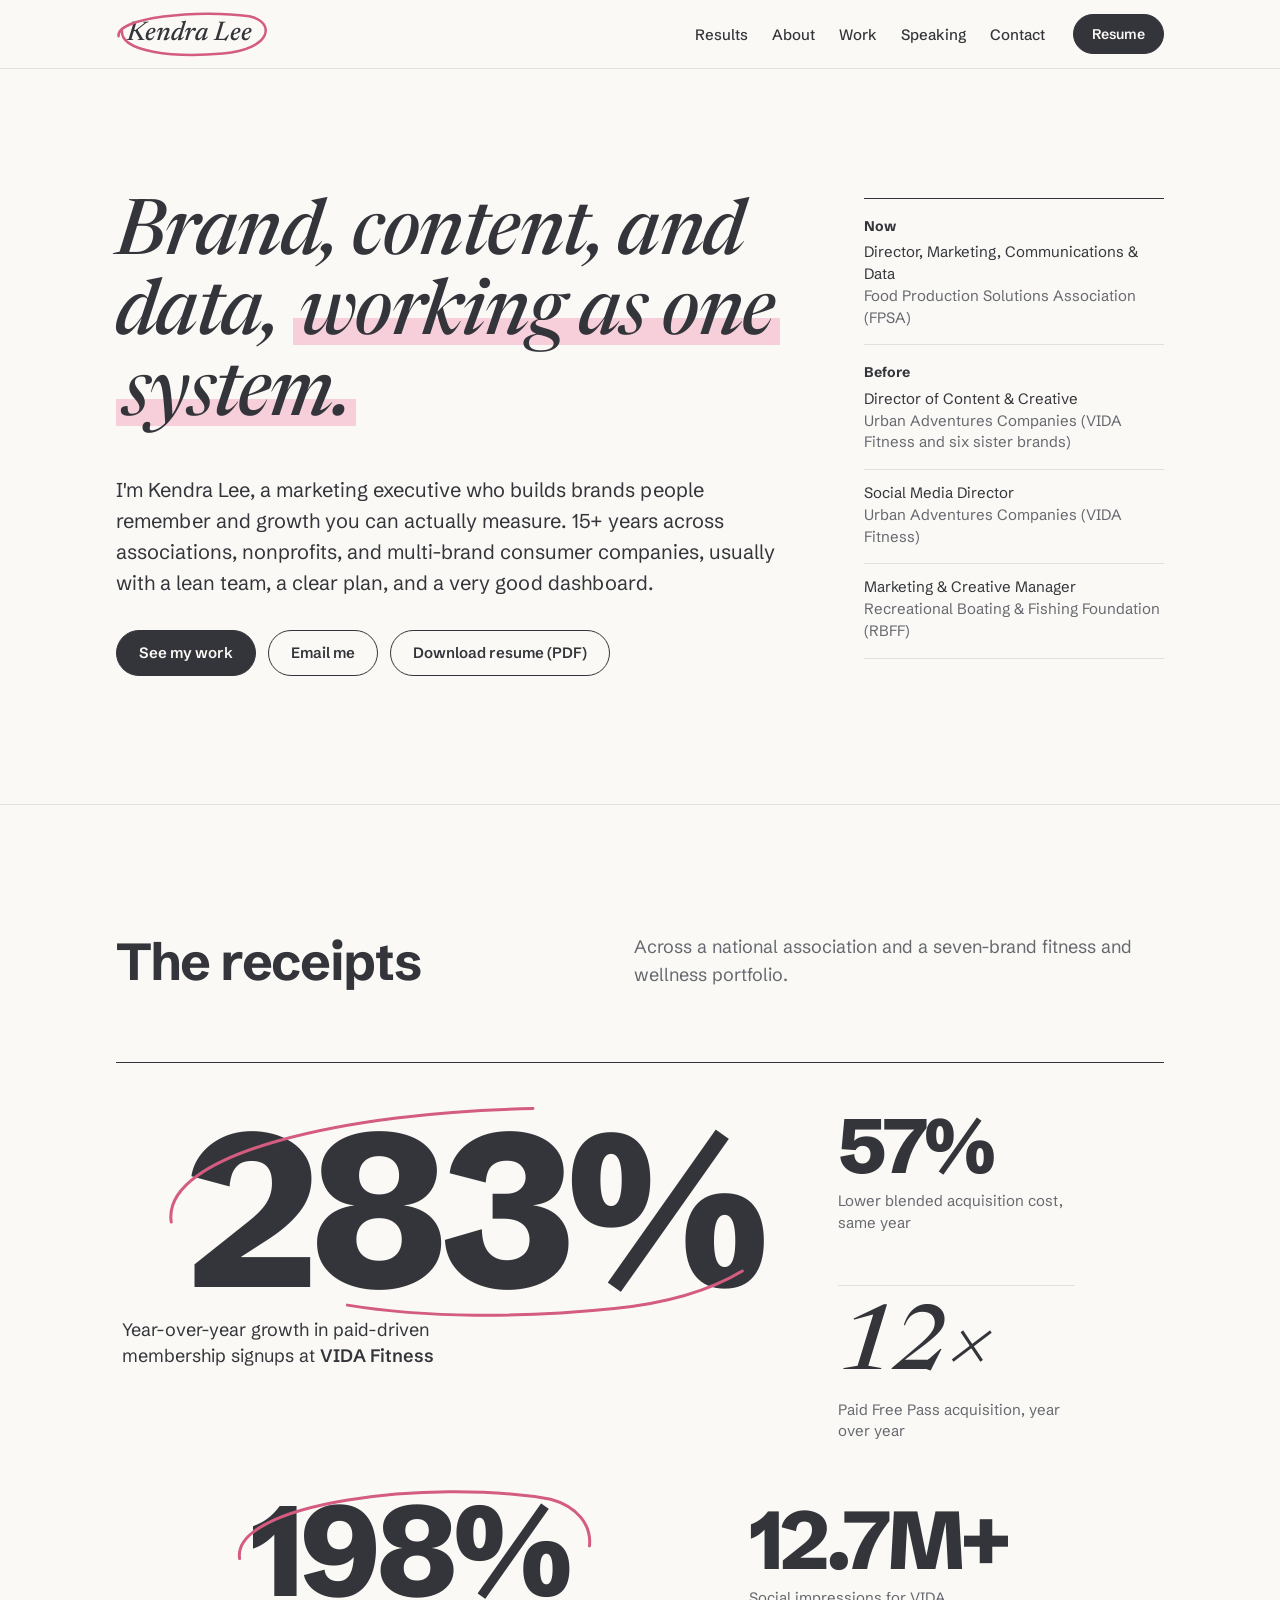
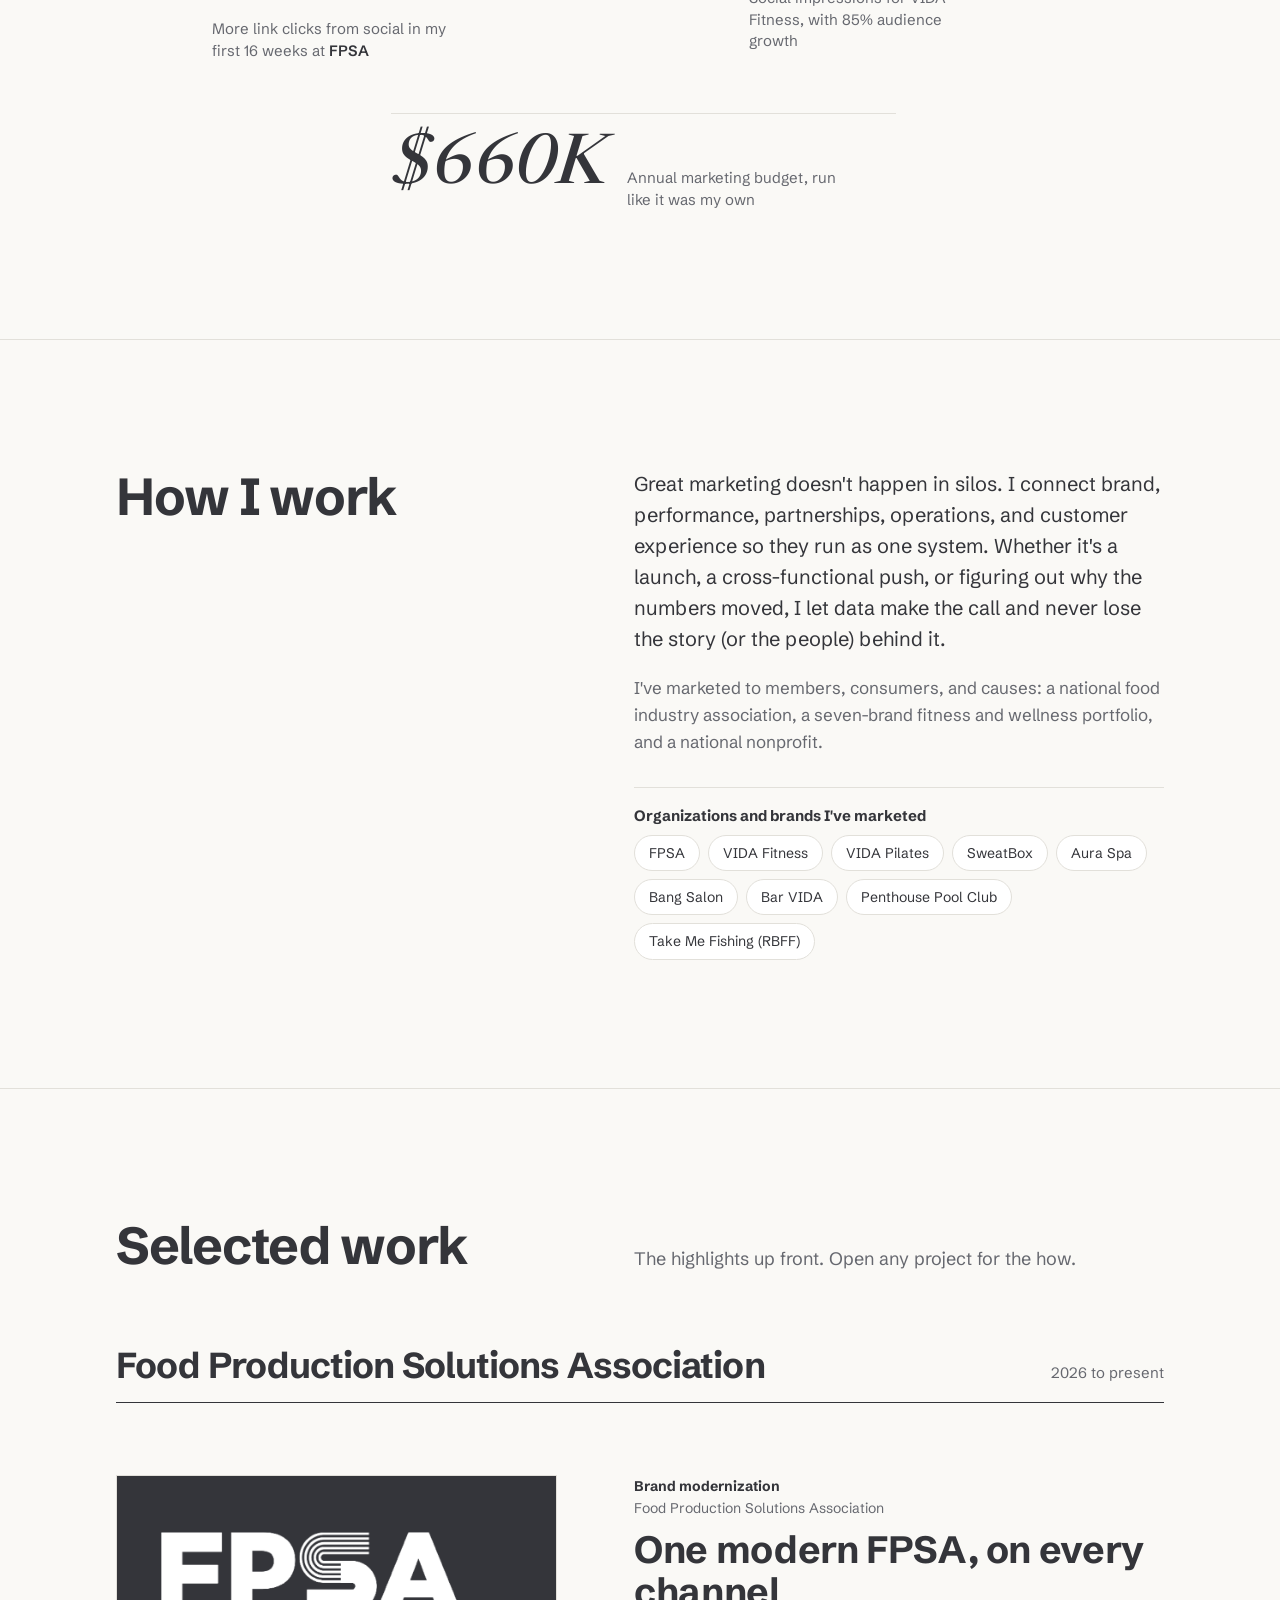
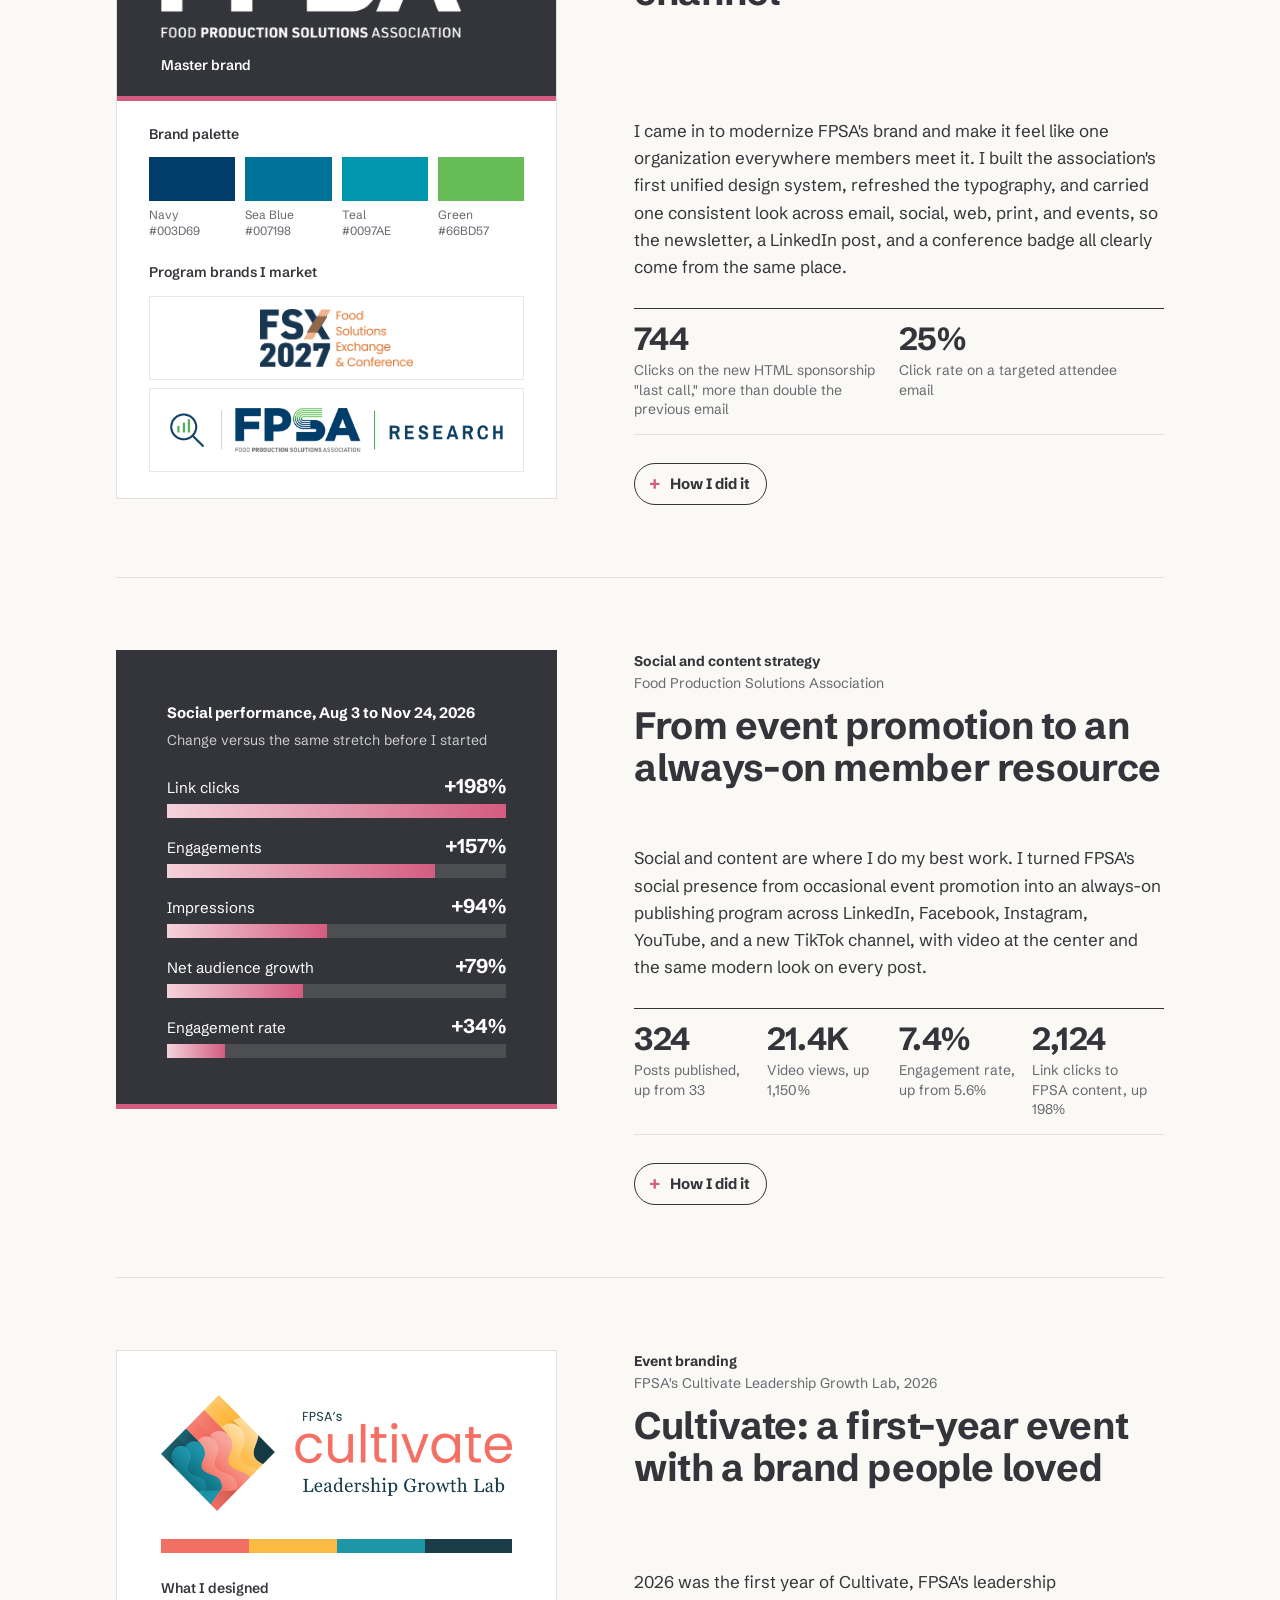
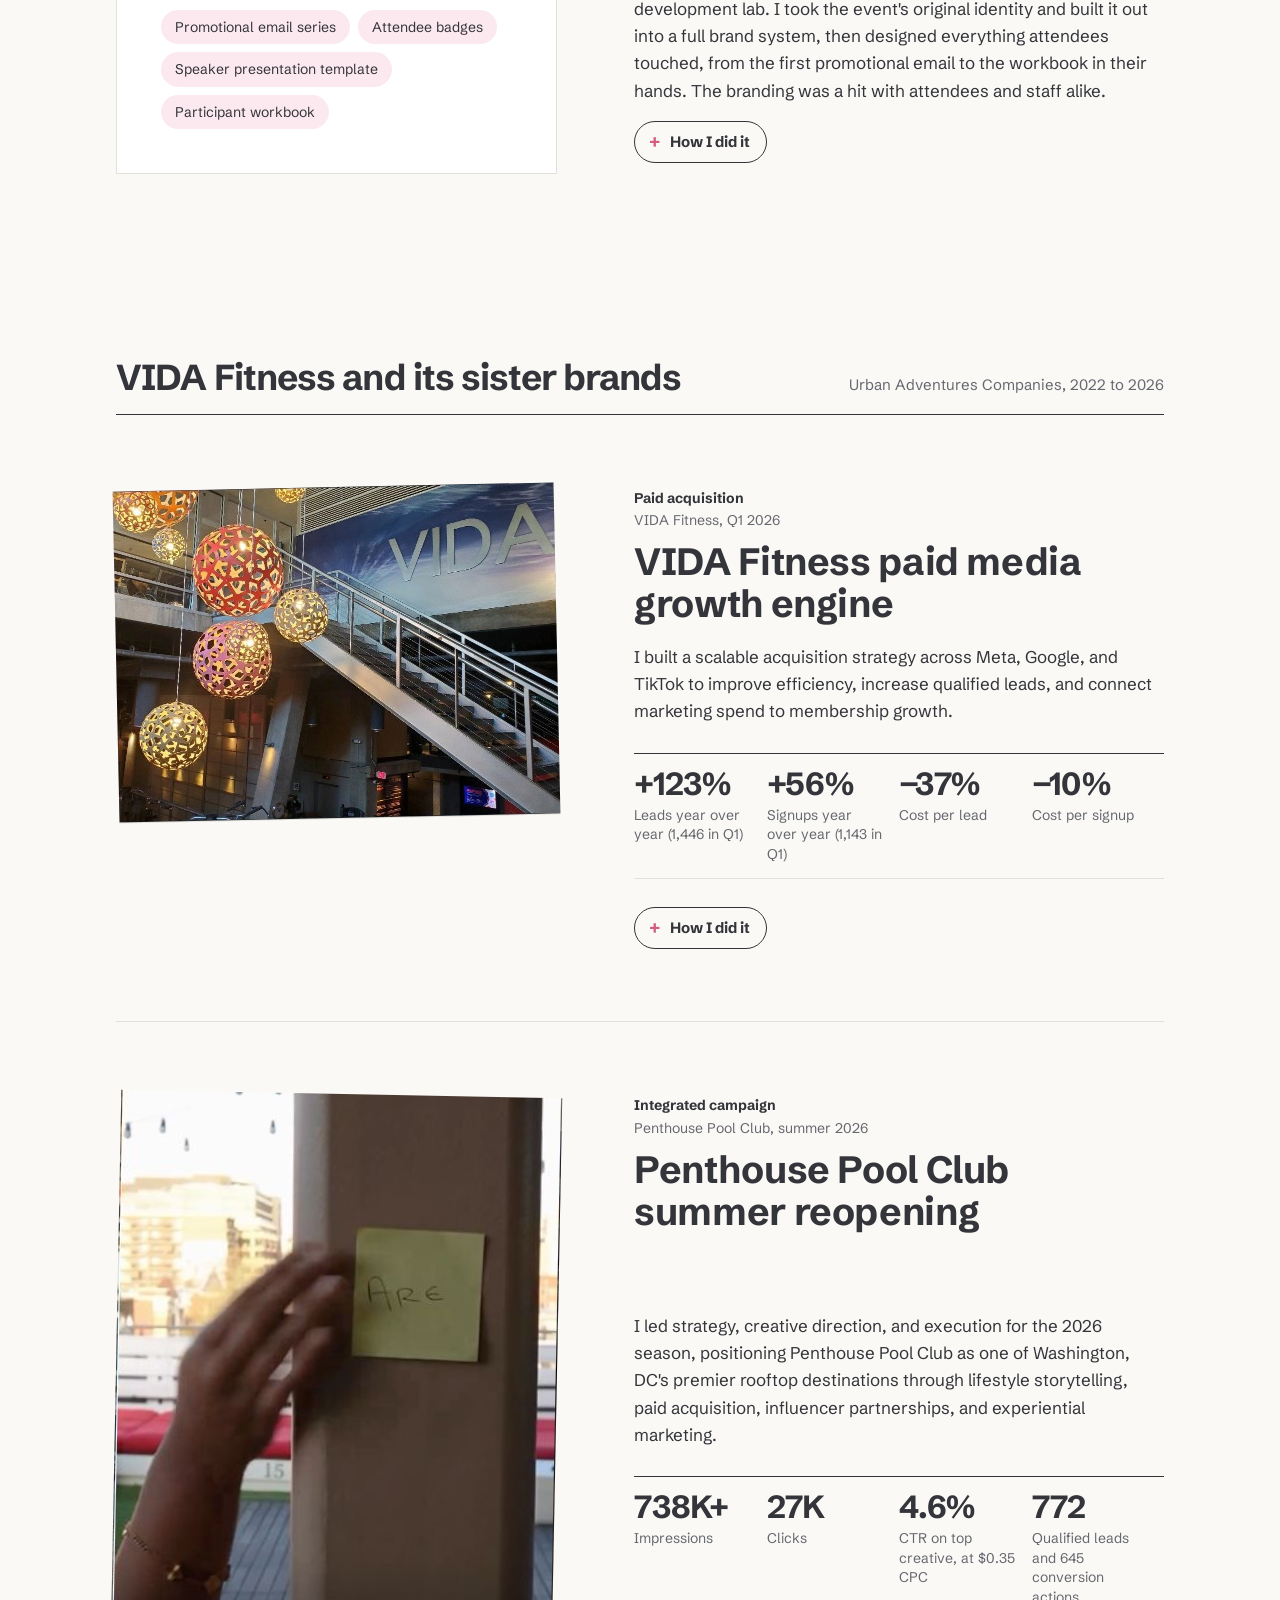
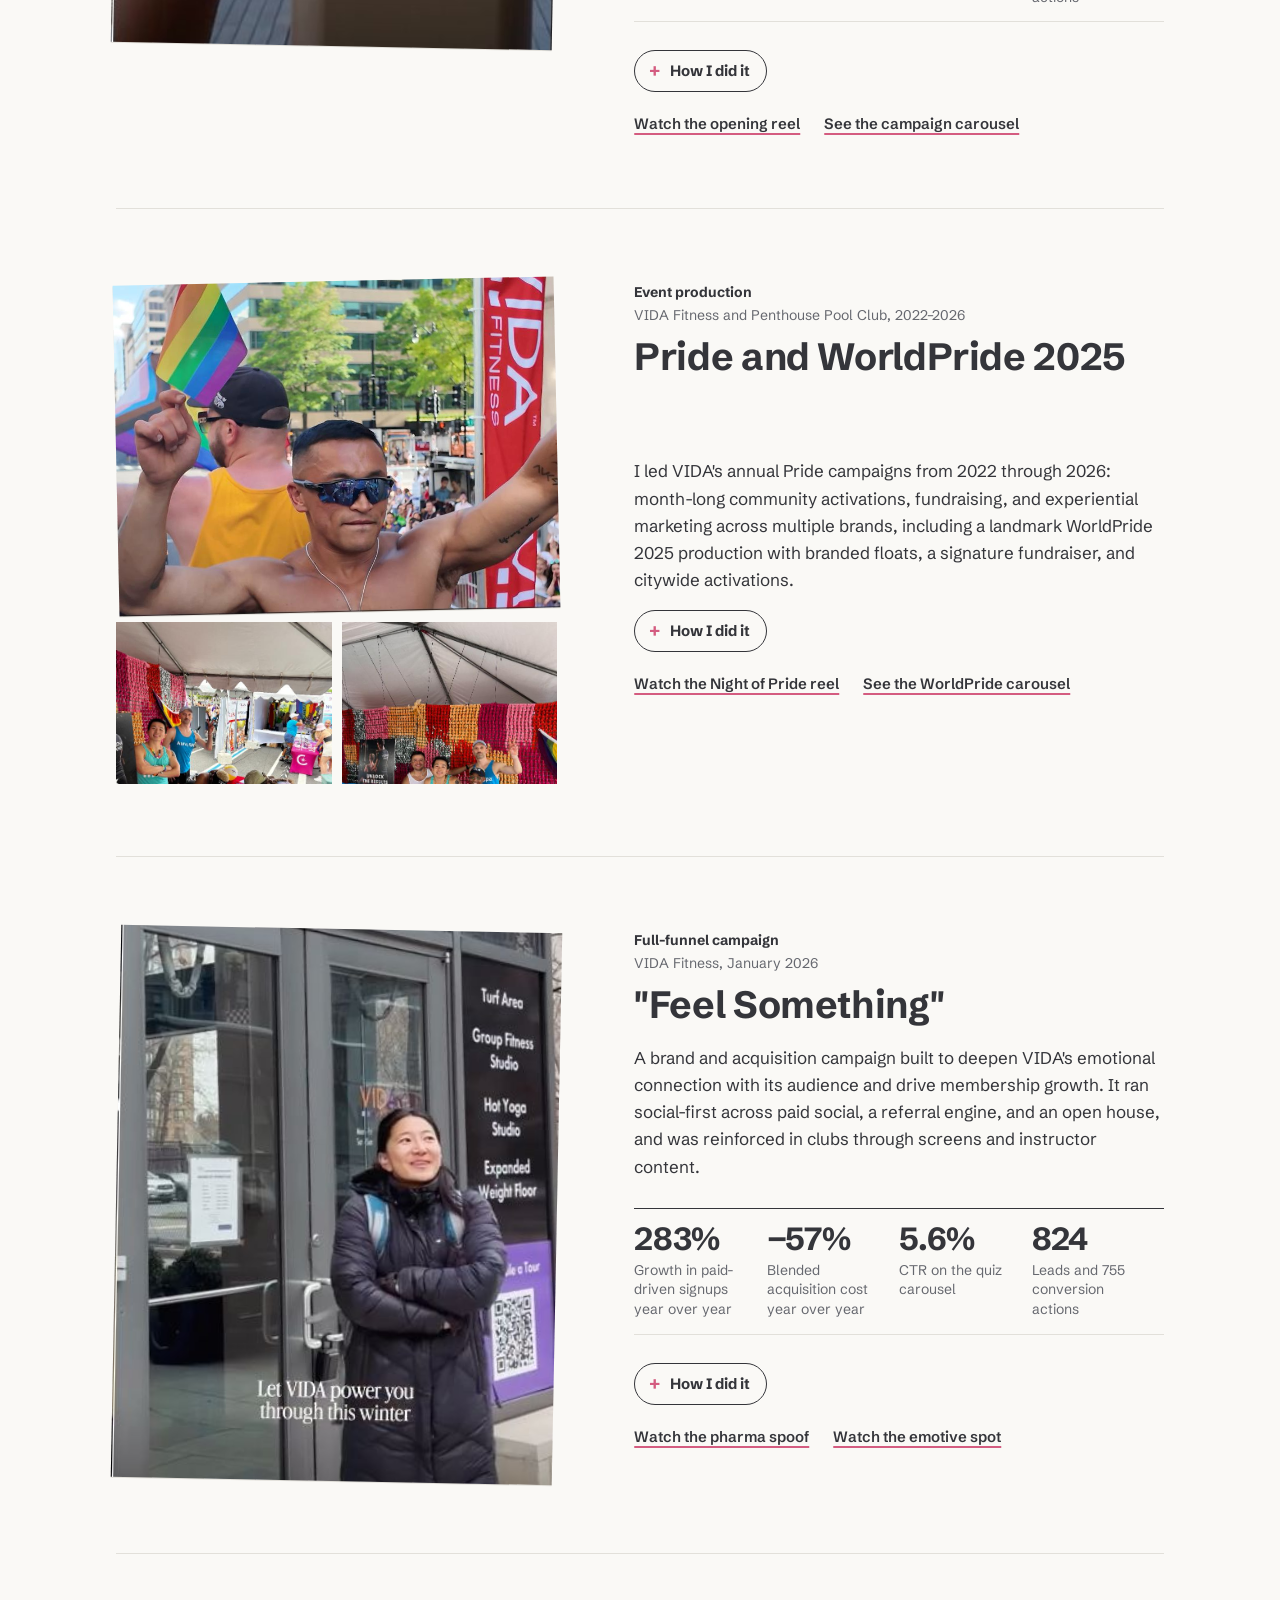
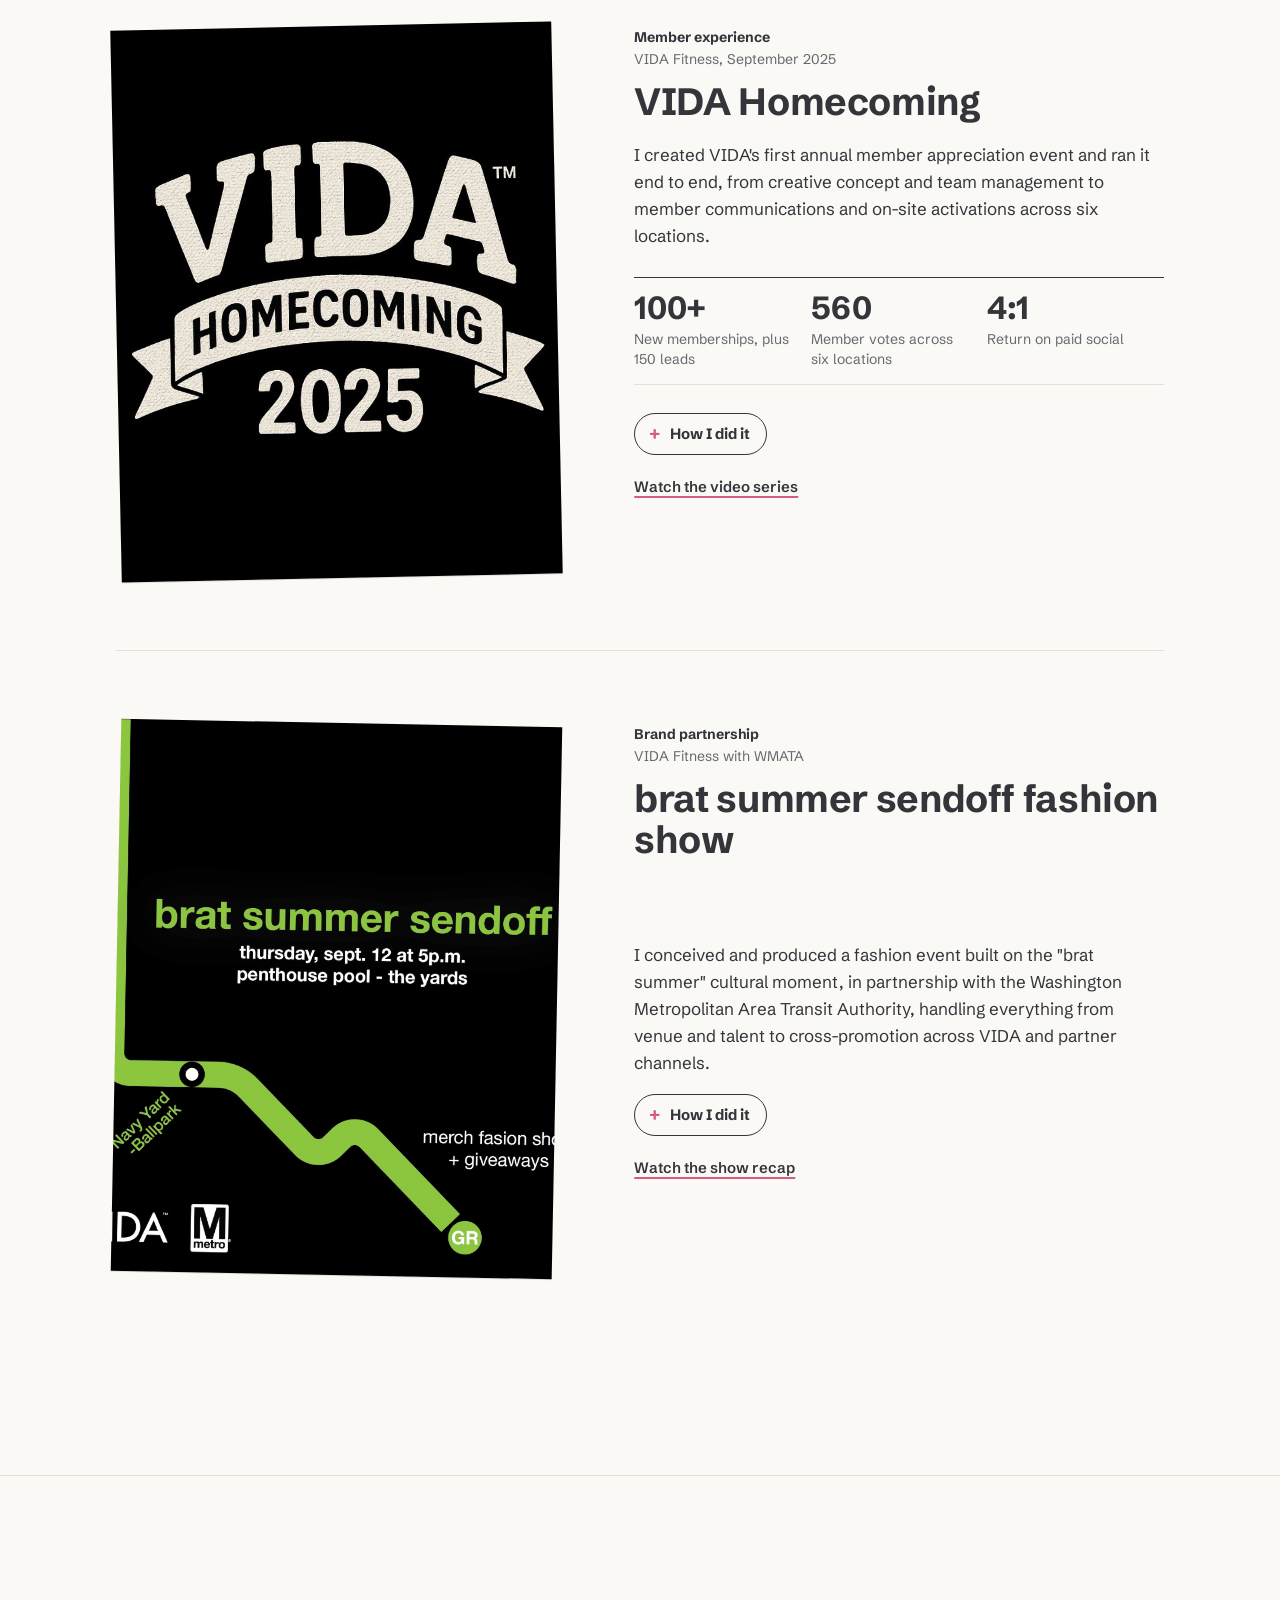
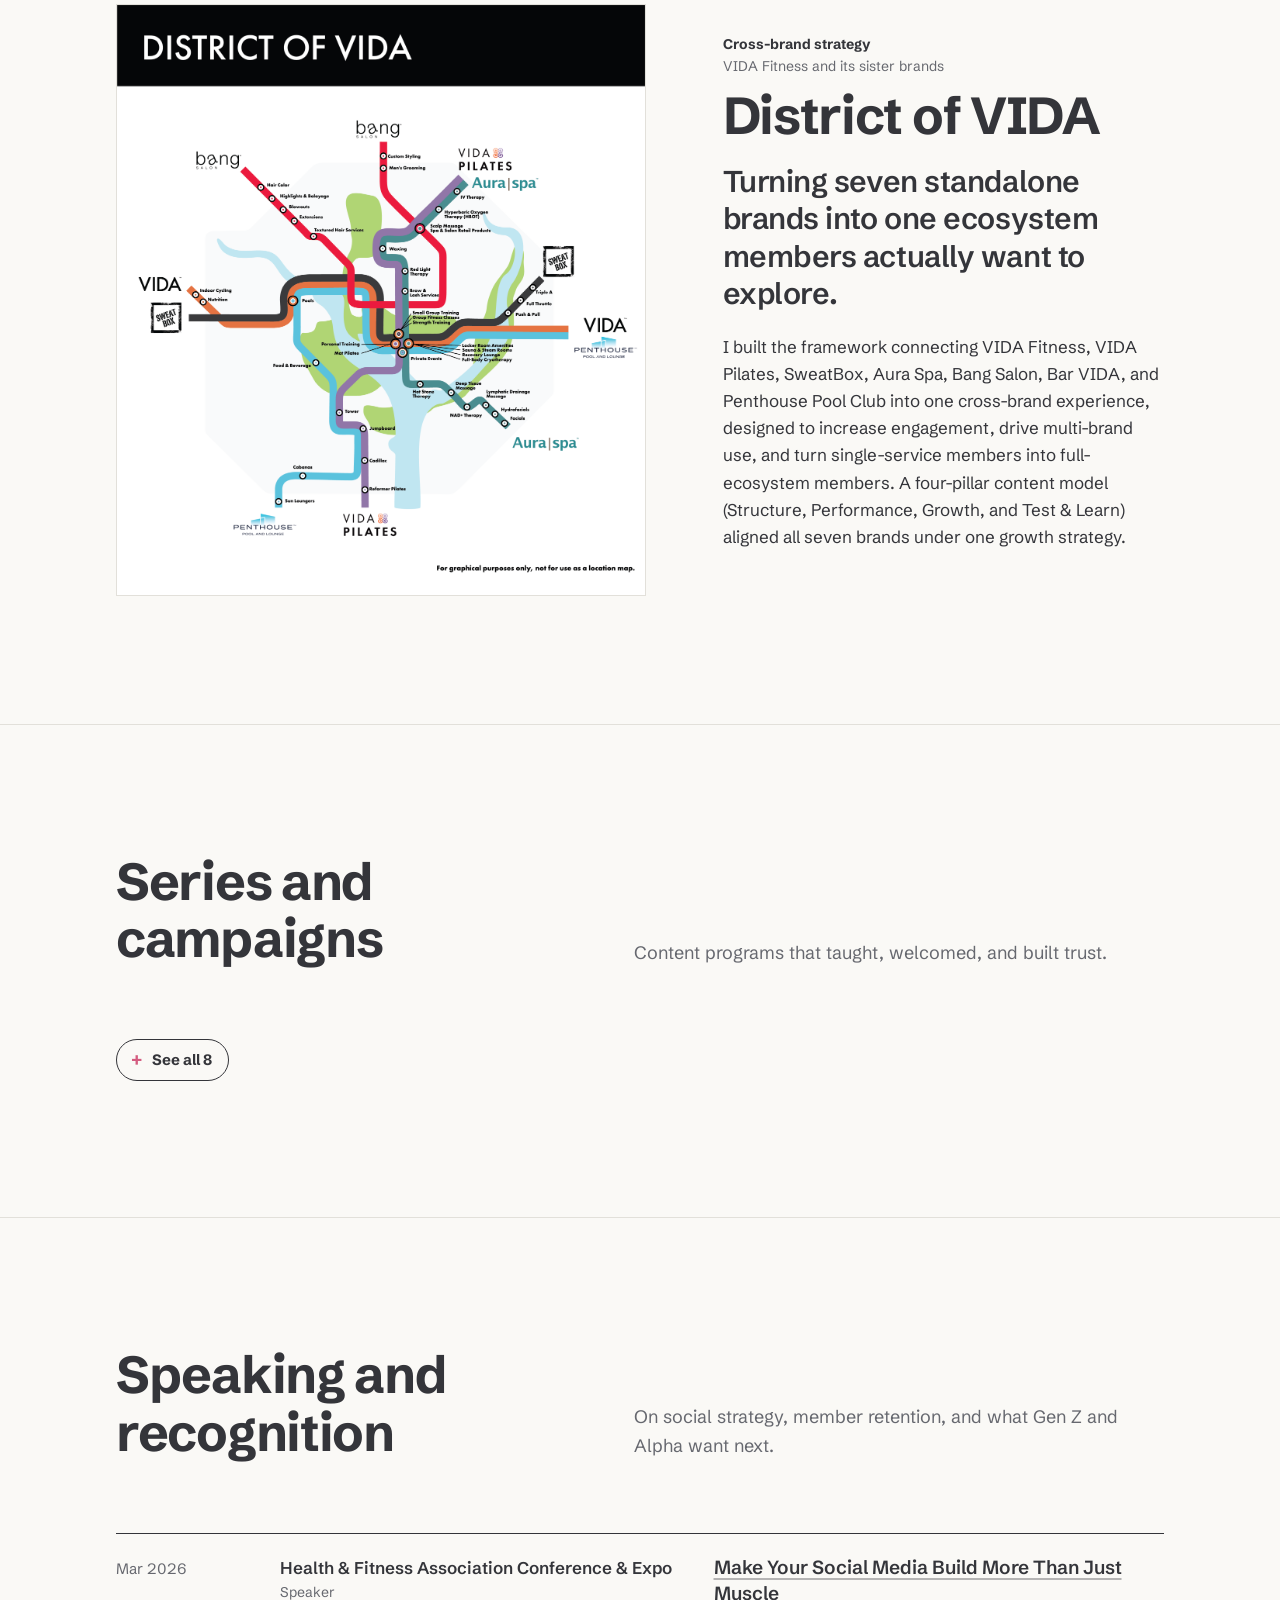
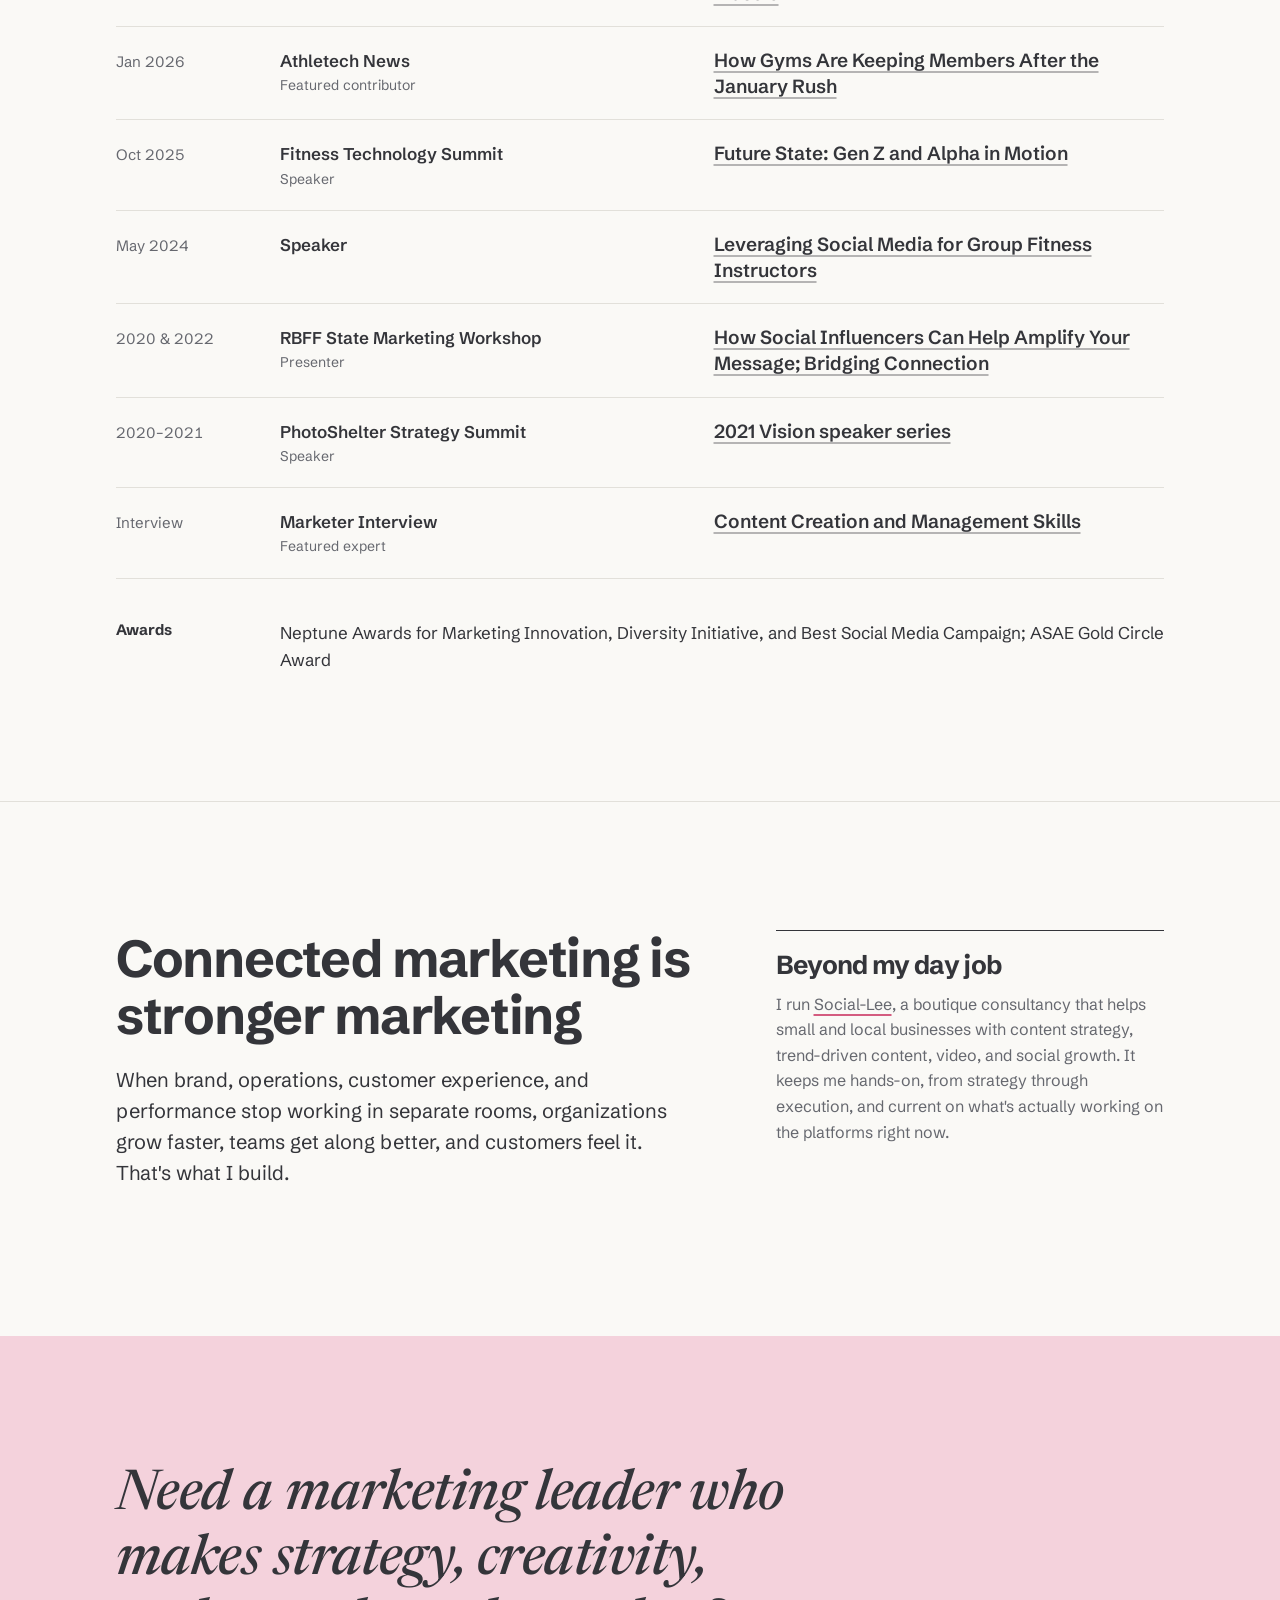
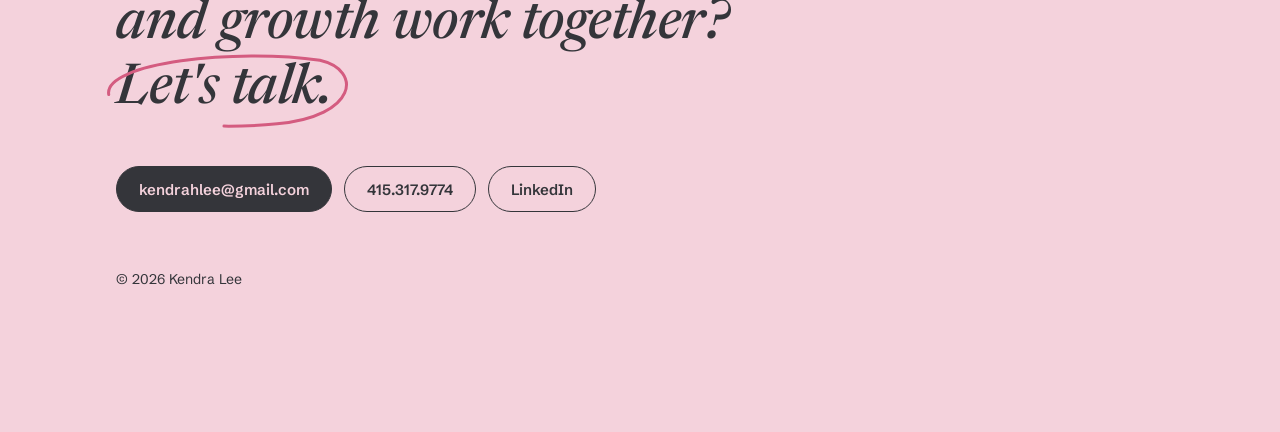
==== commit 68f020e5: "Preview round 2: unified palette, modern copy, collapsible case studies, count-ups and note reveals " ====
--- a/preview/index.html
+++ b/preview/index.html
@@ -49,8 +49,8 @@
   <header class="hero">
     <div class="wrap hero-grid">
       <div>
-        <h1><span class="marked sweep">Connecting brand, performance, and data</span> to build measurable growth engines.</h1>
-        <p class="hero-intro">I'm Kendra Lee, a marketing executive with 15+ years of experience building brands, growing memberships, and turning data into decisions for associations, nonprofits, and multi-brand consumer companies. I build lean, AI-enabled teams that produce like much larger ones, and I turn performance into clear recommendations for CEOs and boards.</p>
+        <h1>Brand, content, and data, <span class="marked sweep">working as one system.</span></h1>
+        <p class="hero-intro">I'm Kendra Lee, a marketing executive who builds brands people remember and growth you can actually measure. 15+ years across associations, nonprofits, and multi-brand consumer companies, usually with a lean team, a clear plan, and a very good dashboard.</p>
         <div class="hero-actions">
           <a class="btn btn-solid" href="#work">See my work</a>
           <a class="btn" href="mailto:kendrahlee@gmail.com">Email me</a>
@@ -73,15 +73,15 @@
     <div class="wrap">
       <div class="section-head">
         <h2 id="results-title">The receipts</h2>
-        <p class="muted">Results I've led across a national association and a seven-brand fitness and wellness portfolio. Bring your own magnifying glass.</p>
+        <p class="muted">Across a national association and a seven-brand fitness and wellness portfolio.</p>
       </div>
       <div class="spread">
         <div class="r r-hero"><div class="rn"><span class="circled draw">283%<svg class="ring" viewBox="0 0 200 70" preserveAspectRatio="none" aria-hidden="true"><path pathLength="600" d="M14 38 C 10 12, 110 0, 172 10 C 204 18, 200 56, 140 62 C 80 68, 16 60, 18 30"/></svg></span></div><p>Year-over-year growth in paid-driven membership signups at <b>VIDA Fitness</b></p></div>
-        <div class="r r-a"><div class="rn">57%</div><p>Lower blended acquisition cost, same year</p></div>
+        <div class="r r-a"><div class="rn count" data-to="57" data-suf="%">57%</div><p>Lower blended acquisition cost, same year</p></div>
         <div class="r r-b"><div class="rn">12&times;</div><p>Paid Free Pass acquisition, year over year</p></div>
         <div class="r r-c"><div class="rn"><span class="circled draw">198%<svg class="ring" viewBox="0 0 200 70" preserveAspectRatio="none" aria-hidden="true"><path pathLength="600" d="M14 38 C 10 12, 110 0, 172 10 C 204 18, 200 56, 140 62 C 80 68, 16 60, 18 30"/></svg></span></div><p>More link clicks from social in my first 16 weeks at <b>FPSA</b></p></div>
-        <div class="r r-d"><div class="rn">12.7M+</div><p>Social impressions for VIDA Fitness, with 85% audience growth</p></div>
-        <div class="r r-e"><div class="rn">$660K</div><p>Annual marketing budget, run like it was my own</p></div>
+        <div class="r r-d"><div class="rn count" data-to="12.7" data-dec="1" data-suf="M+">12.7M+</div><p>Social impressions for VIDA Fitness, with 85% audience growth</p></div>
+        <div class="r r-e"><div class="rn count" data-to="660" data-pre="$" data-suf="K">$660K</div><p>Annual marketing budget, run like it was my own</p></div>
       </div>
     </div>
   </section>
@@ -89,10 +89,10 @@
   <!-- ABOUT -->
   <section class="section" id="about" aria-labelledby="about-title">
     <div class="wrap about">
-      <h2 id="about-title">How I think about marketing</h2>
+      <h2 id="about-title">How I work</h2>
       <div class="about-copy">
-        <p>Great marketing rarely happens in silos. I connect brand, performance marketing, partnerships, operations, and customer experience so they work as one system instead of separate projects. Whether I'm launching a campaign, leading a cross-functional initiative, or figuring out why performance shifted, I'm happiest solving complex problems alongside great people. I let data guide the decisions, and I never lose sight of the story, or the people, behind the numbers.</p>
-        <p class="muted">I've led marketing for members, consumers, and causes: a national food industry association, a seven-brand fitness and wellness portfolio, and a national nonprofit. That work spans brand architecture, integrated campaigns, paid acquisition, CRM and member data, events, partnerships, and community.</p>
+        <p>Great marketing doesn't happen in silos. I connect brand, performance, partnerships, operations, and customer experience so they run as one system. Whether it's a launch, a cross-functional push, or figuring out why the numbers moved, I let data make the call and never lose the story (or the people) behind it.</p>
+        <p class="muted">I've marketed to members, consumers, and causes: a national food industry association, a seven-brand fitness and wellness portfolio, and a national nonprofit.</p>
         <div class="brands">
           <h3>Organizations and brands I've marketed</h3>
           <ul>
@@ -111,29 +111,12 @@
     </div>
   </section>
 
-  <!-- APPROACH -->
-  <section class="section" aria-labelledby="approach-title">
-    <div class="wrap">
-      <div class="section-head">
-        <h2 id="approach-title">Five things I keep connected</h2>
-        <p class="muted">Each one is stronger when the other four are in the room.</p>
-      </div>
-      <ul class="approach">
-        <li><h3>Brand</h3><p>Build brands people remember, trust, and genuinely want to be part of.</p></li>
-        <li><h3>Performance</h3><p>Turn creative ideas into measurable growth through thoughtful strategy, testing, and optimization.</p></li>
-        <li><h3>Community</h3><p>Strengthen relationships through partnerships, experiences, and authentic engagement that builds lasting loyalty.</p></li>
-        <li><h3>Analytics</h3><p>Turn marketing data into decisions through measurement, testing, and clear reporting.</p></li>
-        <li><h3>Operations</h3><p>Build scalable systems that align teams, improve execution, and support long-term growth.</p></li>
-      </ul>
-    </div>
-  </section>
-
   <!-- WORK -->
   <section class="section" id="work" aria-labelledby="work-title">
     <div class="wrap">
       <div class="section-head">
-        <h2 id="work-title">Campaigns and growth engines</h2>
-        <p class="muted">Strategy, creative, and measurement working together, from association-wide brand systems to seasonal acquisition campaigns.</p>
+        <h2 id="work-title">Selected work</h2>
+        <p class="muted">The highlights up front. Open any project for the how.</p>
       </div>
 
       <!-- FPSA -->
@@ -177,13 +160,13 @@
               <div><dt>744</dt><dd>Clicks on the new HTML sponsorship "last call," more than double the previous email</dd></div>
               <div><dt>25%</dt><dd>Click rate on a targeted attendee email</dd></div>
             </dl>
-            <ul class="points">
+            <details class="more"><summary>How I did it</summary><ul class="points">
               <li>Built FPSA's first unified design system: one source of truth for logos, colors, typography, and program marks</li>
               <li>Introduced custom-coded HTML email, rebuilt the Member Newsletter in HTML, and refreshed fpsa.org on HubSpot</li>
               <li>Partnered with sales on a recruitment and retention collateral system: a new-member package, an evergreen prospect brochure, and FIT program conversion pieces</li>
               <li>Launched FSX 2027 (Food Solutions Exchange &amp; Conference) under the "Solve Together" platform</li>
               <li>Brought the 2026 Future of Food Manufacturing report to market during National Manufacturing Month (156 executives surveyed; sponsored by JBT Marel)</li>
-            </ul>
+            </ul></details>
           </div>
         </article>
 
@@ -212,13 +195,13 @@
               <div><dt>7.4%</dt><dd>Engagement rate, up from 5.6%</dd></div>
               <div><dt>2,124</dt><dd>Link clicks to FPSA content, up 198%</dd></div>
             </dl>
-            <ul class="points">
+            <details class="more"><summary>How I did it</summary><ul class="points">
               <li>Launched FPSA's TikTok channel and its Reddit presence in food and manufacturing communities</li>
               <li>Made social two-way: 331 messages and replies sent, up 903%</li>
               <li>Grew LinkedIn, FPSA's largest channel, by 265 followers with an 8.9% engagement rate</li>
               <li>Set the promotion cadence for the Webinar Wednesday series across email and social</li>
               <li>Direct data and CRM work across Nimble AMS, HubSpot, and Constant Contact, share weekly performance updates with all staff, and approve reporting to leadership and the Board</li>
-            </ul>
+            </ul></details>
           </div>
         </article>
 
@@ -243,11 +226,11 @@
             <h4>Cultivate: a first-year event with a brand people loved</h4>
             <aside class="note" aria-label="Margin note"><svg class="note-arrow" viewBox="0 0 60 40" aria-hidden="true"><path d="M4 6 C 20 4, 40 12, 52 32 M44 30 L52 33 L54 24"/></svg>Year one, and the branding stole the show.</aside>
             <p>2026 was the first year of Cultivate, FPSA's leadership development lab. I took the event's original identity and built it out into a full brand system, then designed everything attendees touched, from the first promotional email to the workbook in their hands. The branding was a hit with attendees and staff alike.</p>
-            <ul class="points">
+            <details class="more"><summary>How I did it</summary><ul class="points">
               <li>Extended the original Cultivate identity into a complete event look, with Archivo headlines for a modern feel</li>
               <li>Designed and sent the promotional email series in Constant Contact</li>
               <li>Created the attendee badges, speaker presentation template, and participant workbook so every touchpoint felt like one experience</li>
-            </ul>
+            </ul></details>
           </div>
         </article>
       </div>
@@ -271,12 +254,12 @@
               <div><dt>&minus;37%</dt><dd>Cost per lead</dd></div>
               <div><dt>&minus;10%</dt><dd>Cost per signup</dd></div>
             </dl>
-            <ul class="points">
+            <details class="more"><summary>How I did it</summary><ul class="points">
               <li>Restructured paid media around full-funnel objectives: awareness, consideration, and conversion</li>
               <li>Used Meta for audience expansion and demand generation, and Google to capture high-intent prospects already searching for a gym</li>
               <li>Optimized creative, audiences, budgets, and conversion paths across $46K+ in quarterly spend</li>
               <li>Rebuilt reporting around acquisition outcomes instead of vanity metrics</li>
-            </ul>
+            </ul></details>
           </div>
         </article>
 
@@ -293,11 +276,11 @@
               <div><dt>4.6%</dt><dd>CTR on top creative, at $0.35 CPC</dd></div>
               <div><dt>772</dt><dd>Qualified leads and 645 conversion actions</dd></div>
             </dl>
-            <ul class="points">
+            <details class="more"><summary>How I did it</summary><ul class="points">
               <li>Named the #1 spot in <a href="https://www.fox5dc.com/video/fmc-j2jhd5q2mvgc7pz0" target="_blank" rel="noopener">FOX 5's Zip Trip "5 Must Stops" in Navy Yard</a></li>
               <li>Sustained 2&ndash;4%+ CTR with CPCs under $0.70 across multiple campaigns at scale</li>
               <li>Managed influencer partnerships and on-site collaborations that produced authentic content for paid and organic</li>
-            </ul>
+            </ul></details>
             <div class="case-links">
               <a href="https://www.instagram.com/reel/DWuE4ufAHaG/" target="_blank" rel="noopener">Watch the opening reel</a>
               <a href="https://www.instagram.com/p/DXw-izBidJq/?img_index=1" target="_blank" rel="noopener">See the campaign carousel</a>
@@ -318,12 +301,12 @@
             <h4>Pride and WorldPride 2025</h4>
             <aside class="note" aria-label="Margin note"><svg class="note-arrow" viewBox="0 0 60 40" aria-hidden="true"><path d="M4 6 C 20 4, 40 12, 52 32 M44 30 L52 33 L54 24"/></svg>Five Prides, two WorldPride floats, zero regrets.</aside>
             <p>I led VIDA's annual Pride campaigns from 2022 through 2026: month-long community activations, fundraising, and experiential marketing across multiple brands, including a landmark WorldPride 2025 production with branded floats, a signature fundraiser, and citywide activations.</p>
-            <ul class="points">
+            <details class="more"><summary>How I did it</summary><ul class="points">
               <li>Managed two branded floats in the 2025 WorldPride Parade, plus floats in the 2022&ndash;2024 Pride parades</li>
               <li>Produced the annual <a href="https://www.32auctions.com/VIDAHasPride2026" target="_blank" rel="noopener">fundraising silent auction</a> end to end, securing partnerships with IMP and Live Nation</li>
               <li>Conceived Night of Pride, a signature fundraiser that earned <a href="https://www.youtube.com/watch?v=1O6z_cEoTDY" target="_blank" rel="noopener">WUSA9 coverage</a></li>
               <li>Coordinated influencer and community partnerships to extend reach across the LGBTQ+ community</li>
-            </ul>
+            </ul></details>
             <div class="case-links">
               <a href="https://www.instagram.com/reel/DJ7S33SP07u/" target="_blank" rel="noopener">Watch the Night of Pride reel</a>
               <a href="https://www.instagram.com/p/DZm6jsrj7tA/?img_index=1" target="_blank" rel="noopener">See the WorldPride carousel</a>
@@ -343,11 +326,11 @@
               <div><dt>5.6%</dt><dd>CTR on the quiz carousel</dd></div>
               <div><dt>824</dt><dd>Leads and 755 conversion actions</dd></div>
             </dl>
-            <ul class="points">
+            <details class="more"><summary>How I did it</summary><ul class="points">
               <li>Scaled the "Check Your Spark" interactive quiz on paid social to drive segmented landing page traffic, yielding 96 applications ($51.63 CPA) and 86 completed registrations ($57.63 CPA)</li>
               <li>Directed creators for organic, UGC-style creative, then scaled the top performers into paid</li>
               <li>Extended into retention with themed content pillars: Feel Strong, Feel Zen, and Feel Energized</li>
-            </ul>
+            </ul></details>
             <div class="case-links">
               <a href="https://youtube.com/shorts/FDh4WMwkazw" target="_blank" rel="noopener">Watch the pharma spoof</a>
               <a href="https://youtube.com/shorts/QJ2Yc3DOOxs" target="_blank" rel="noopener">Watch the emotive spot</a>
@@ -366,9 +349,9 @@
               <div><dt>560</dt><dd>Member votes across six locations</dd></div>
               <div><dt>4:1</dt><dd>Return on paid social</dd></div>
             </dl>
-            <ul class="points">
+            <details class="more"><summary>How I did it</summary><ul class="points">
               <li>Partnered with a creator and team members on a video series that encouraged voting and participation</li>
-            </ul>
+            </ul></details>
             <div class="case-links">
               <a href="https://www.youtube.com/playlist?list=PLlGe1bG5ZoFJwLhBvWGK0mlq7ImXFgh60" target="_blank" rel="noopener">Watch the video series</a>
             </div>
@@ -382,11 +365,11 @@
             <h4>brat summer sendoff fashion show</h4>
             <aside class="note" aria-label="Margin note"><svg class="note-arrow" viewBox="0 0 60 40" aria-hidden="true"><path d="M4 6 C 20 4, 40 12, 52 32 M44 30 L52 33 L54 24"/></svg>A transit authority, a runway, and a lime-green moment.</aside>
             <p>I conceived and produced a fashion event built on the "brat summer" cultural moment, in partnership with the Washington Metropolitan Area Transit Authority, handling everything from venue and talent to cross-promotion across VIDA and partner channels.</p>
-            <ul class="points">
+            <details class="more"><summary>How I did it</summary><ul class="points">
               <li>Negotiated and managed a first-of-its-kind transit authority partnership</li>
               <li>Booked and managed talent and influencers for the show and the content rollout</li>
               <li>Merged fitness, fashion, and pop culture to position VIDA as a culturally relevant lifestyle brand</li>
-            </ul>
+            </ul></details>
             <div class="case-links">
               <a href="https://youtu.be/G2YgwW-htvs" target="_blank" rel="noopener">Watch the show recap</a>
             </div>
@@ -414,9 +397,9 @@
     <div class="wrap">
       <div class="section-head">
         <h2 id="series-title">Series and campaigns</h2>
-        <p class="muted">Ongoing content programs that educated members, lowered barriers to entry, and built expert credibility.</p>
-      </div>
-      <ul class="series">
+        <p class="muted">Content programs that taught, welcomed, and built trust.</p>
+      </div>
+      <details class="more more-series"><summary>See all 8</summary><ul class="series">
         <li><a href="https://www.youtube.com/playlist?list=PLlGe1bG5ZoFIG7idiqllqAele6MY_TiuT" target="_blank" rel="noopener"><strong>VIDA Thrive 5K</strong><span>Annual charity run, 2022&ndash;2024</span></a></li>
         <li><a href="https://www.youtube.com/playlist?list=PLlGe1bG5ZoFIBrqd1O25dywACdXBx_yDe" target="_blank" rel="noopener"><strong>Inside a VIDA Group Fitness Class</strong><span>Video series that demystifies classes for new members</span></a></li>
         <li><a href="https://youtube.com/playlist?list=PLlGe1bG5ZoFLxI8hgp5NNKaBwGpiawTIp" target="_blank" rel="noopener"><strong>Nutrition Services at VIDA</strong><span>Video series introducing members to nutrition offerings</span></a></li>
@@ -425,7 +408,7 @@
         <li><a href="https://youtube.com/playlist?list=PLlGe1bG5ZoFJZPtvNXZo1h60Mo8hMe8HN" target="_blank" rel="noopener"><strong>VIDA Pilates: Inside the Studio</strong><span>Brand storytelling to build Classical Pilates awareness</span></a></li>
         <li><a href="https://youtu.be/0Z6cEs8-YSY" target="_blank" rel="noopener"><strong>October Om</strong><span>Monthlong yoga content series, 2024</span></a></li>
         <li><a href="https://takemefishing.org/" target="_blank" rel="noopener"><strong>Take Me Fishing (RBFF)</strong><span>National nonprofit campaigns spanning social, partnerships, and influencers, connecting people with outdoor recreation and conservation</span></a></li>
-      </ul>
+      </ul></details>
     </div>
   </section>
 
@@ -434,7 +417,7 @@
     <div class="wrap">
       <div class="section-head">
         <h2 id="speaking-title">Speaking and recognition</h2>
-        <p class="muted">Talks, panels, and features on social strategy, member retention, and the next generation of audiences.</p>
+        <p class="muted">On social strategy, member retention, and what Gen Z and Alpha want next.</p>
       </div>
       <ul class="talks">
         <li>
@@ -485,7 +468,7 @@
     <div class="wrap closing-grid">
       <div>
         <h2 id="philosophy-title">Connected marketing is stronger marketing</h2>
-        <p>The best marketing happens when brand, operations, customer experience, and performance aren't treated as separate functions. When they're connected, organizations grow faster, teams work better together, and customers notice the difference. That's the kind of marketing I build.</p>
+        <p>When brand, operations, customer experience, and performance stop working in separate rooms, organizations grow faster, teams get along better, and customers feel it. That's what I build.</p>
       </div>
       <div class="aside">
         <h3>Beyond my day job</h3>
@@ -498,7 +481,7 @@
 
 <footer class="contact" id="contact">
   <div class="wrap">
-    <h2>Looking for a marketing leader who connects strategy, creativity, and measurable growth? <span class="circled draw wiggle">Let's talk.<svg class="ring" viewBox="0 0 200 70" preserveAspectRatio="none" aria-hidden="true"><path pathLength="600" d="M14 38 C 10 12, 110 0, 172 10 C 204 18, 200 56, 140 62 C 80 68, 16 60, 18 30"/></svg></span></h2>
+    <h2>Need a marketing leader who makes strategy, creativity, and growth work together? <span class="circled draw wiggle">Let's talk.<svg class="ring" viewBox="0 0 200 70" preserveAspectRatio="none" aria-hidden="true"><path pathLength="600" d="M14 38 C 10 12, 110 0, 172 10 C 204 18, 200 56, 140 62 C 80 68, 16 60, 18 30"/></svg></span></h2>
     <div class="hero-actions">
       <button class="btn btn-solid copy" type="button" data-email="kendrahlee@gmail.com">kendrahlee@gmail.com</button>
       <a class="btn" href="tel:+14153179774">415.317.9774</a>
@@ -510,10 +493,12 @@
 
 <script>
 (function(){
+  function countUp(el){var to=parseFloat(el.dataset.to),d=+(el.dataset.dec||0),pre=el.dataset.pre||'',suf=el.dataset.suf||'',t0=null;
+    function f(t){if(!t0)t0=t;var p=Math.min((t-t0)/1100,1),e=1-Math.pow(1-p,3);el.innerHTML=pre+(to*e).toFixed(d)+suf;if(p<1)requestAnimationFrame(f);}requestAnimationFrame(f);}
   var reduce=window.matchMedia('(prefers-reduced-motion: reduce)').matches;
-  var els=document.querySelectorAll('.draw, .sweep');
+  var els=document.querySelectorAll('.draw, .sweep, .note, .count');
   if(reduce||!('IntersectionObserver' in window)){els.forEach(function(e){e.classList.add('in')});}
-  else{var io=new IntersectionObserver(function(es){es.forEach(function(x){if(x.isIntersecting){x.target.classList.add('in');io.unobserve(x.target);}})},{threshold:0.6});els.forEach(function(e){io.observe(e)});}
+  else{var io=new IntersectionObserver(function(es){es.forEach(function(x){if(x.isIntersecting){x.target.classList.add('in');if(x.target.classList.contains('count'))countUp(x.target);io.unobserve(x.target);}})},{threshold:0.6});els.forEach(function(e){io.observe(e)});}
   document.querySelectorAll('.copy').forEach(function(b){b.addEventListener('click',function(){
     var t=b.getAttribute('data-email'),orig=b.textContent;
     function done(){b.textContent='Copied. Talk soon.';setTimeout(function(){b.textContent=orig},2200);}
--- a/preview/preview.css
+++ b/preview/preview.css
@@ -67,3 +67,56 @@
   .r-a, .r-b, .r-d, .r-e { grid-column: 1 / -1; }
   .note { font-size: 17px; }
 }
+
+/* ---------- Round 2: one palette, roomier circles, collapsibles, more motion ---------- */
+
+/* One family: rose, blush, charcoal, paper. The highlighter goes pink. */
+.pv { --marker: #f7cfdb; }
+
+/* Circles never clip at the screen edge */
+.pv .wordmark { margin-left: -0.35em; }
+.pv .rn .circled { margin-left: 0; margin-right: 0; }
+.pv .spread { padding-left: 6px; }
+.pv main, .pv footer { overflow-x: clip; }
+
+/* FPSA panels in the portfolio's colors (FPSA's own logos and swatches stay as content) */
+.pv .fpsa-master { background: var(--ink); }
+.pv .fpsa-master::after { background: var(--rose); }
+.pv .fpsa-panel, .pv .cultivate-panel { border-color: var(--rule); }
+.pv .fpsa-swatches > p, .pv .fpsa-programs > p, .pv .cultivate-panel > p { color: var(--ink); }
+.pv .fpsa-bars { background: var(--ink); }
+.pv .fpsa-bars::after { background: var(--rose); }
+.pv .fpsa-bars .bar { background: rgba(255,255,255,.12); }
+.pv .fpsa-bars .bar i { background: linear-gradient(90deg, var(--blush), var(--rose)); }
+.pv .cultivate-pieces li { background: #fbe9ef; color: var(--ink); }
+
+/* Collapsible "How I did it" */
+.more { margin-top: 6px; }
+.more summary {
+  list-style: none; cursor: pointer; display: inline-flex; align-items: center; gap: 10px;
+  font-weight: 700; font-size: 15px; padding: 8px 16px 8px 14px; border: 1.5px solid var(--ink); border-radius: 999px;
+}
+.more summary::-webkit-details-marker { display: none; }
+.more summary::before { content: "+"; font-size: 18px; line-height: 1; color: var(--rose); transition: transform .3s ease; }
+.more[open] summary::before { transform: rotate(45deg); }
+.more summary:hover { background: var(--ink); color: var(--paper); }
+.more[open] > :not(summary) { animation: unfold .45s cubic-bezier(.2,.7,.2,1); }
+.more .points { margin-top: 18px; }
+@keyframes unfold { from { opacity: 0; transform: translateY(-6px); } to { opacity: 1; transform: none; } }
+.more-series summary { margin-bottom: 8px; }
+.more-series[open] .series { margin-top: 18px; }
+
+/* Margin notes write themselves in */
+.note { clip-path: inset(0 100% 0 0); transition: clip-path 1.2s cubic-bezier(.6,.1,.3,1) .2s; }
+.note.in { clip-path: inset(0 0 0 0); }
+
+/* Photos sit like pinned prints and straighten on hover */
+.pv .case-media > img, .pv .case-media.landscape > img { transform: rotate(-1.2deg); box-shadow: 0 1px 0 var(--rule); transition: transform .5s cubic-bezier(.2,.7,.2,1); }
+.pv .case:nth-of-type(even) .case-media > img { transform: rotate(1.1deg); }
+.pv .case .case-media > img:hover { transform: rotate(0) scale(1.01); }
+
+@media (prefers-reduced-motion: reduce) {
+  .note { clip-path: none; transition: none; }
+  .more[open] > :not(summary) { animation: none; }
+  .pv .case-media > img { transition: none; }
+}
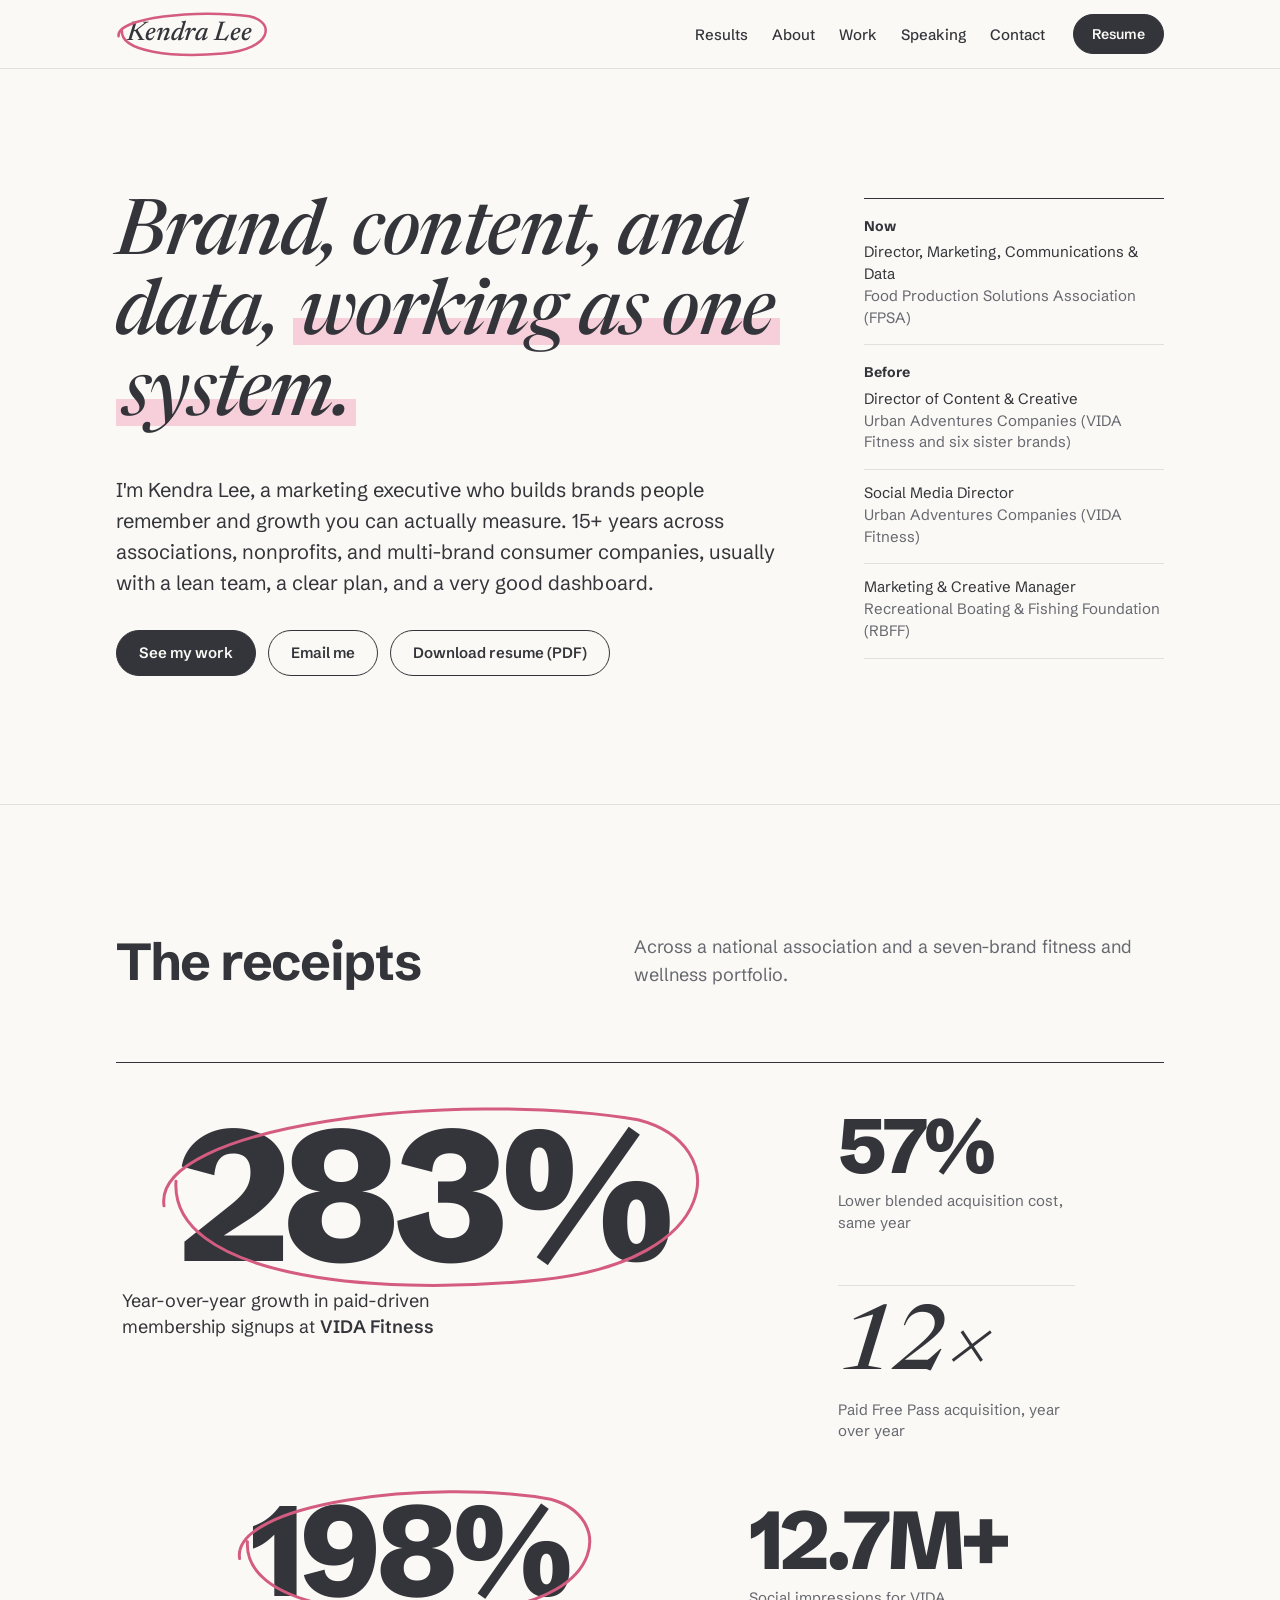
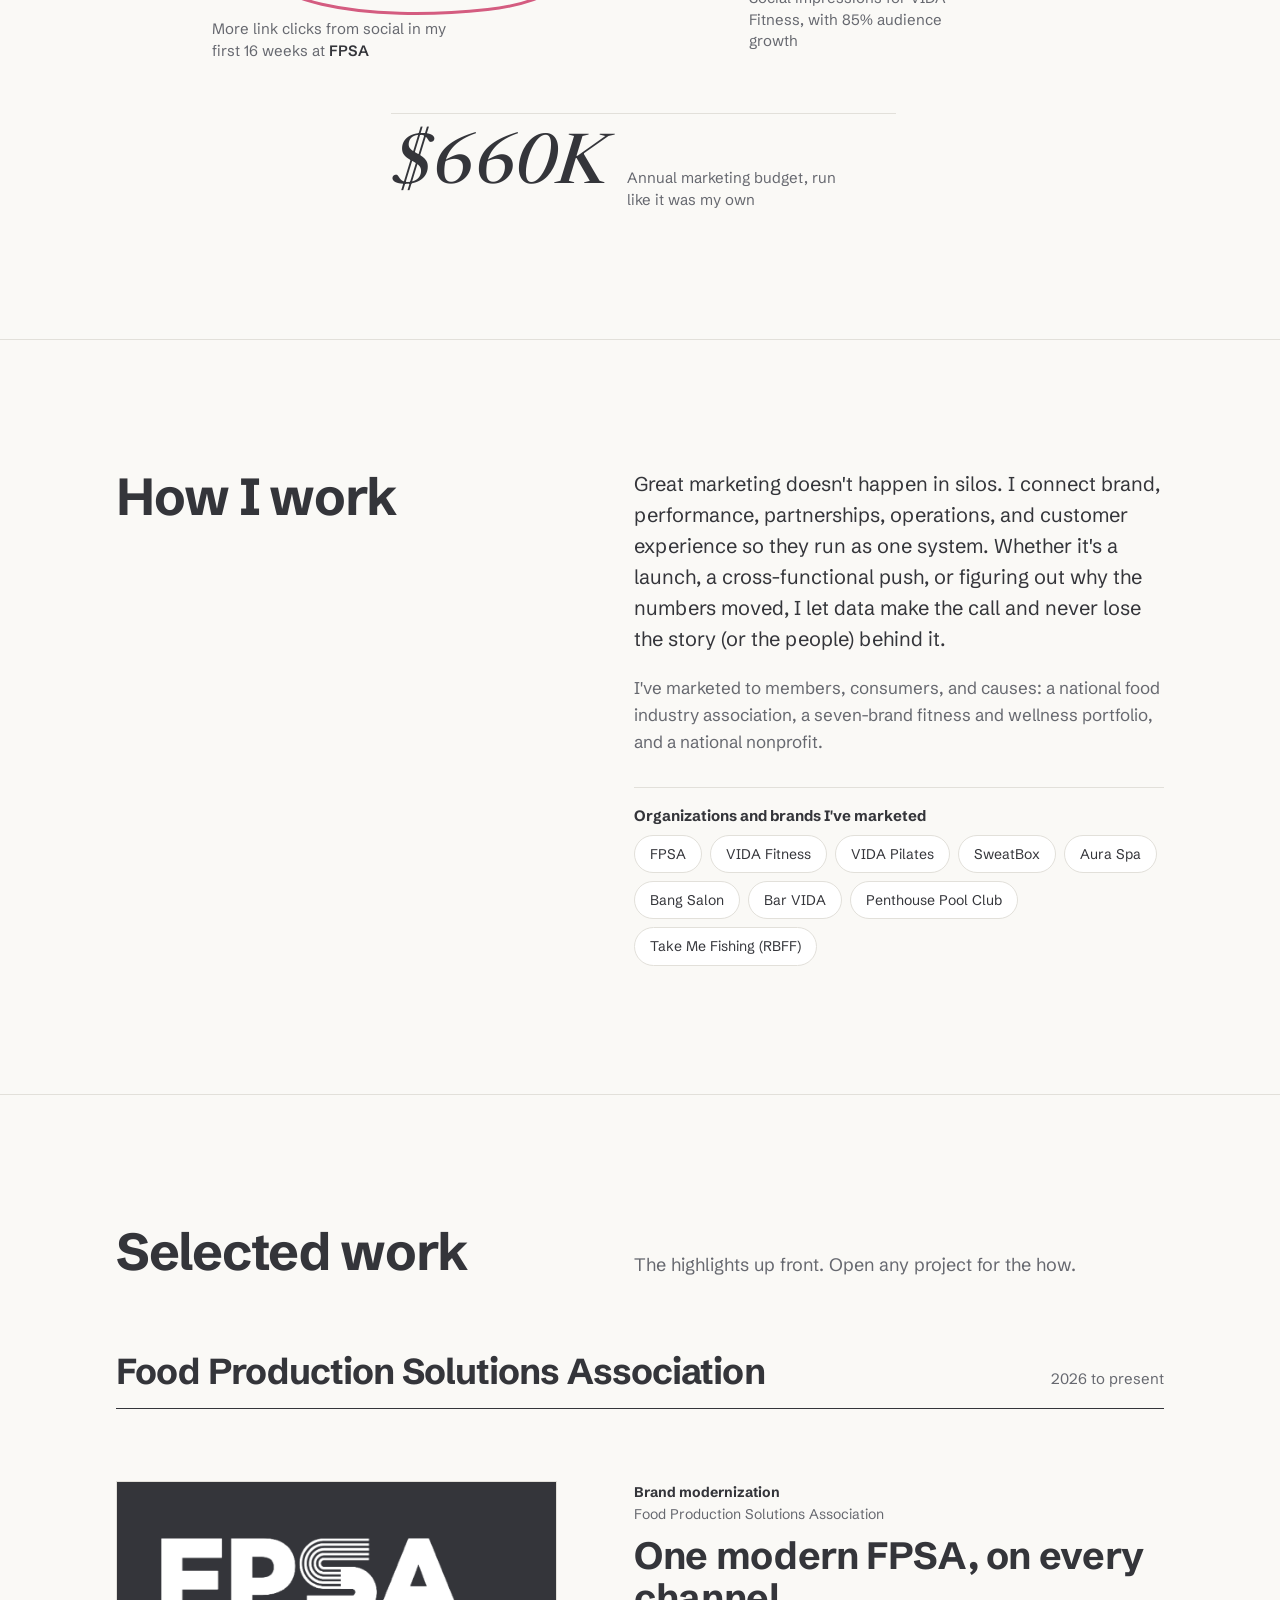
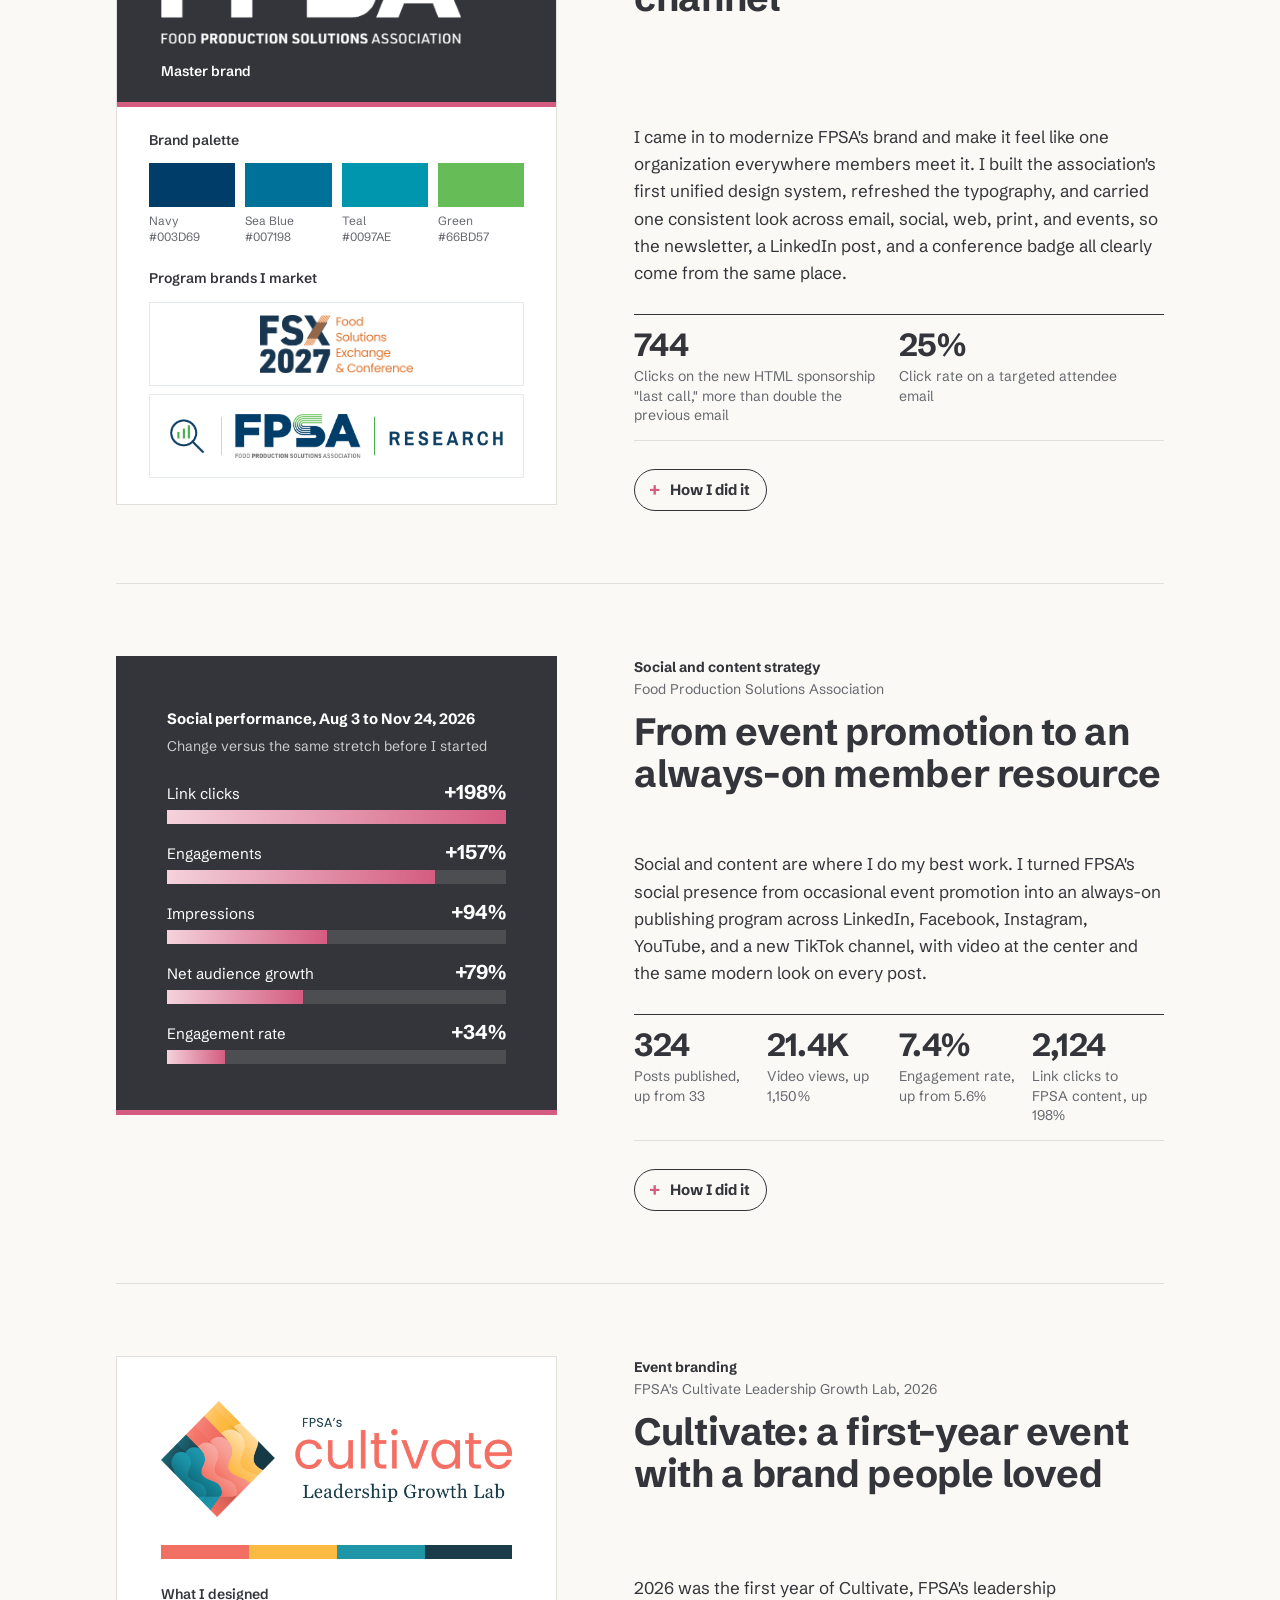
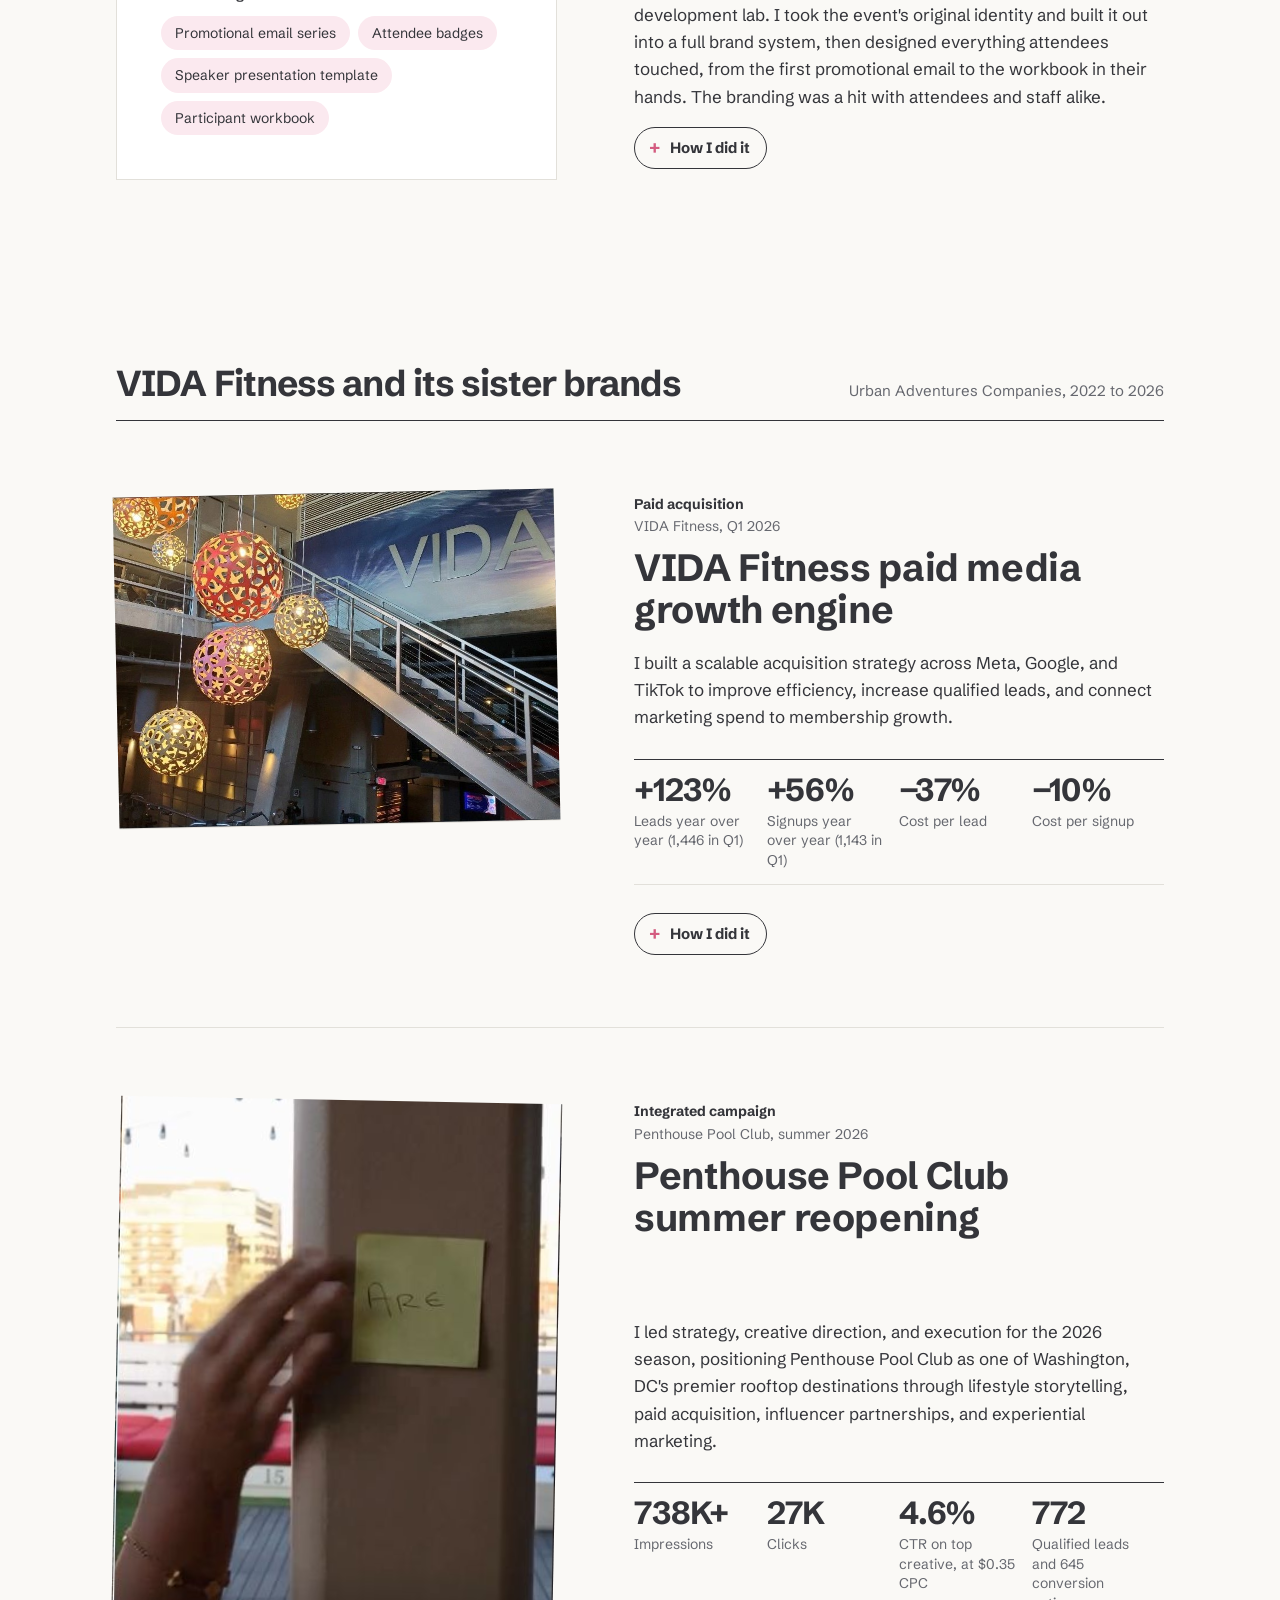
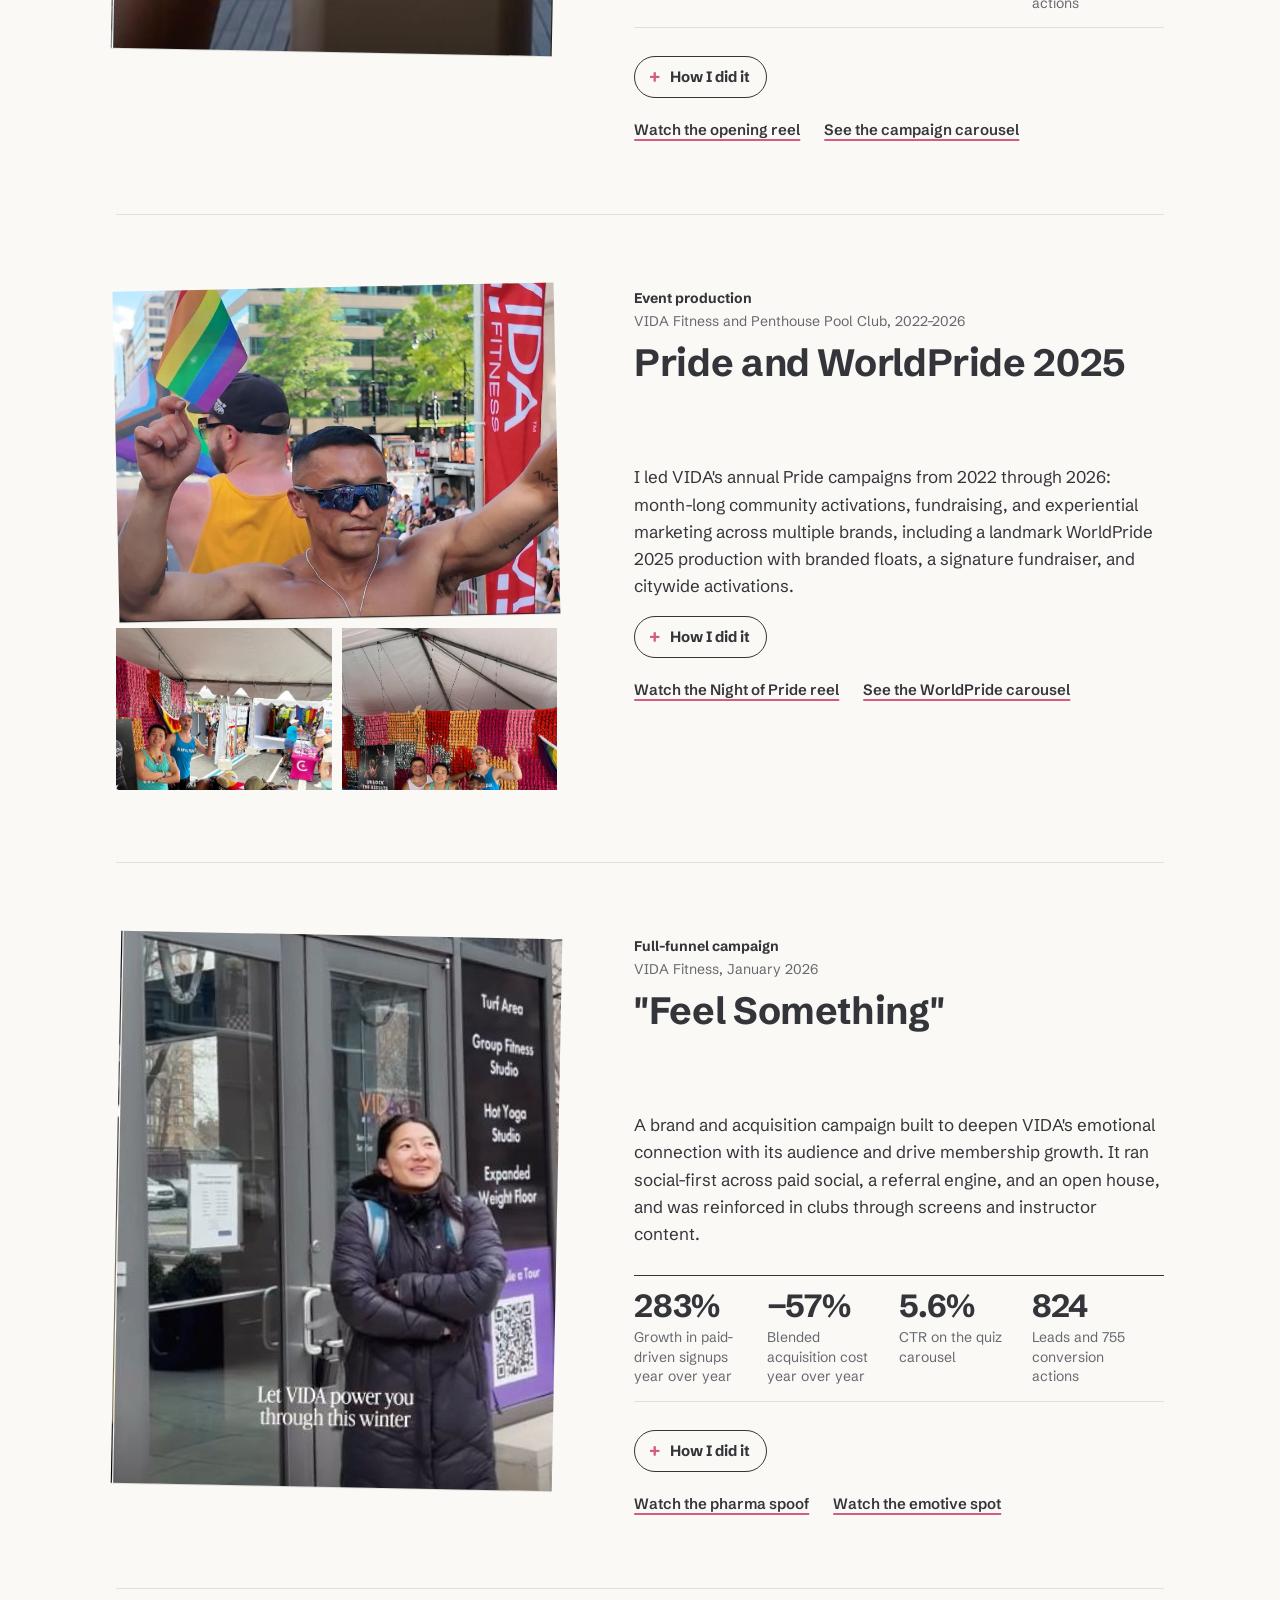
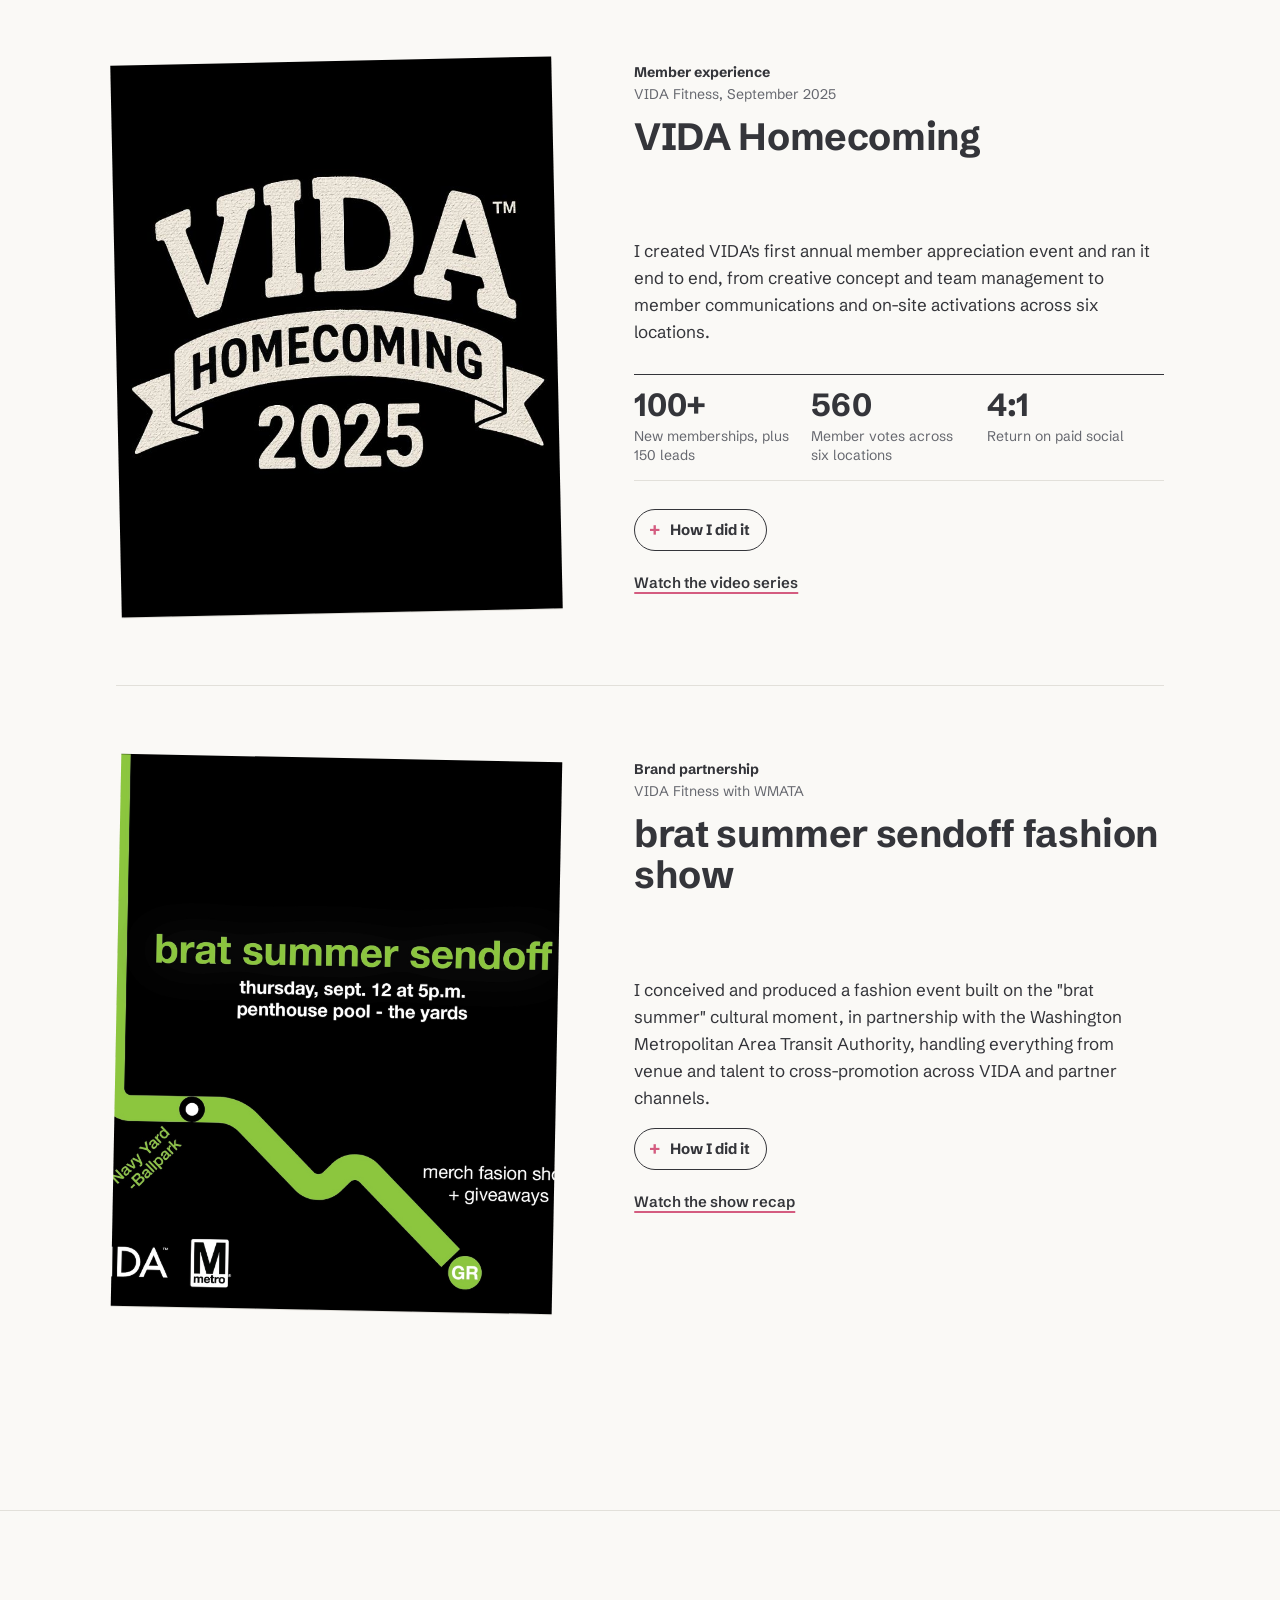
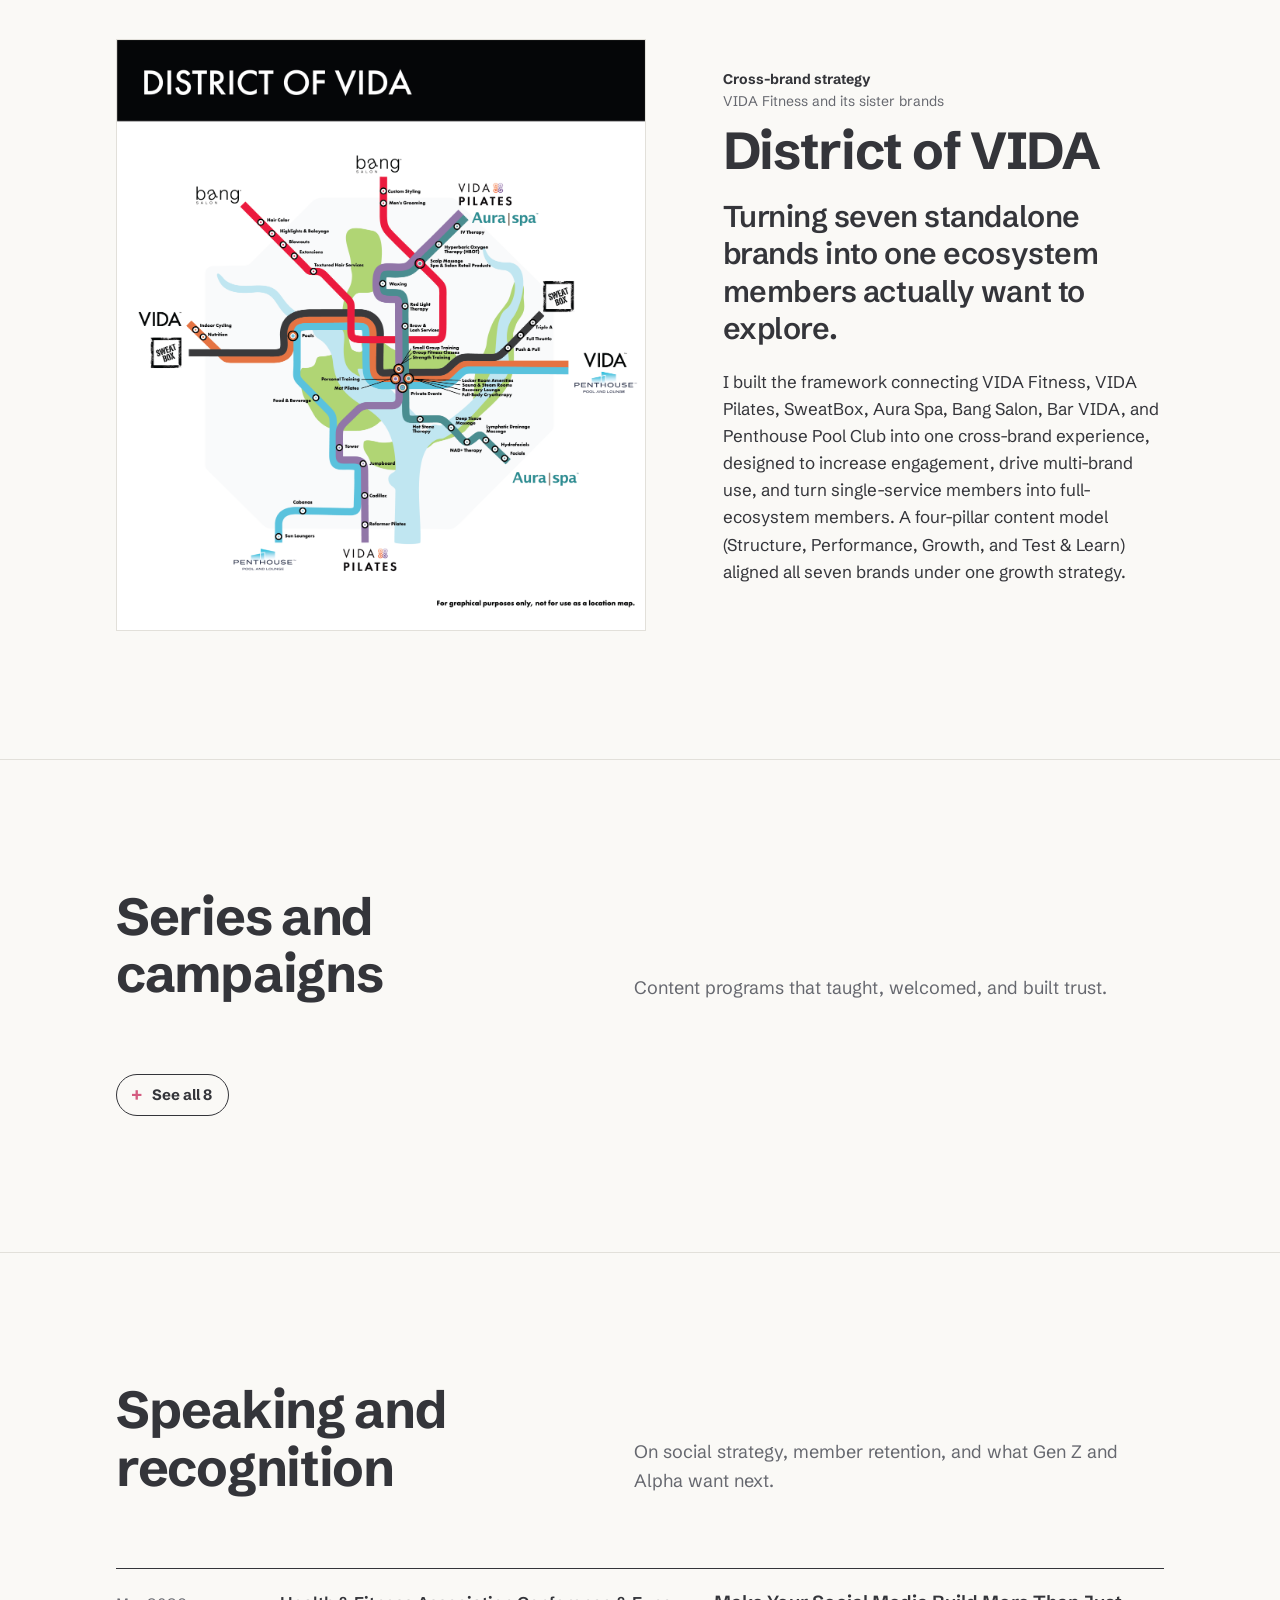
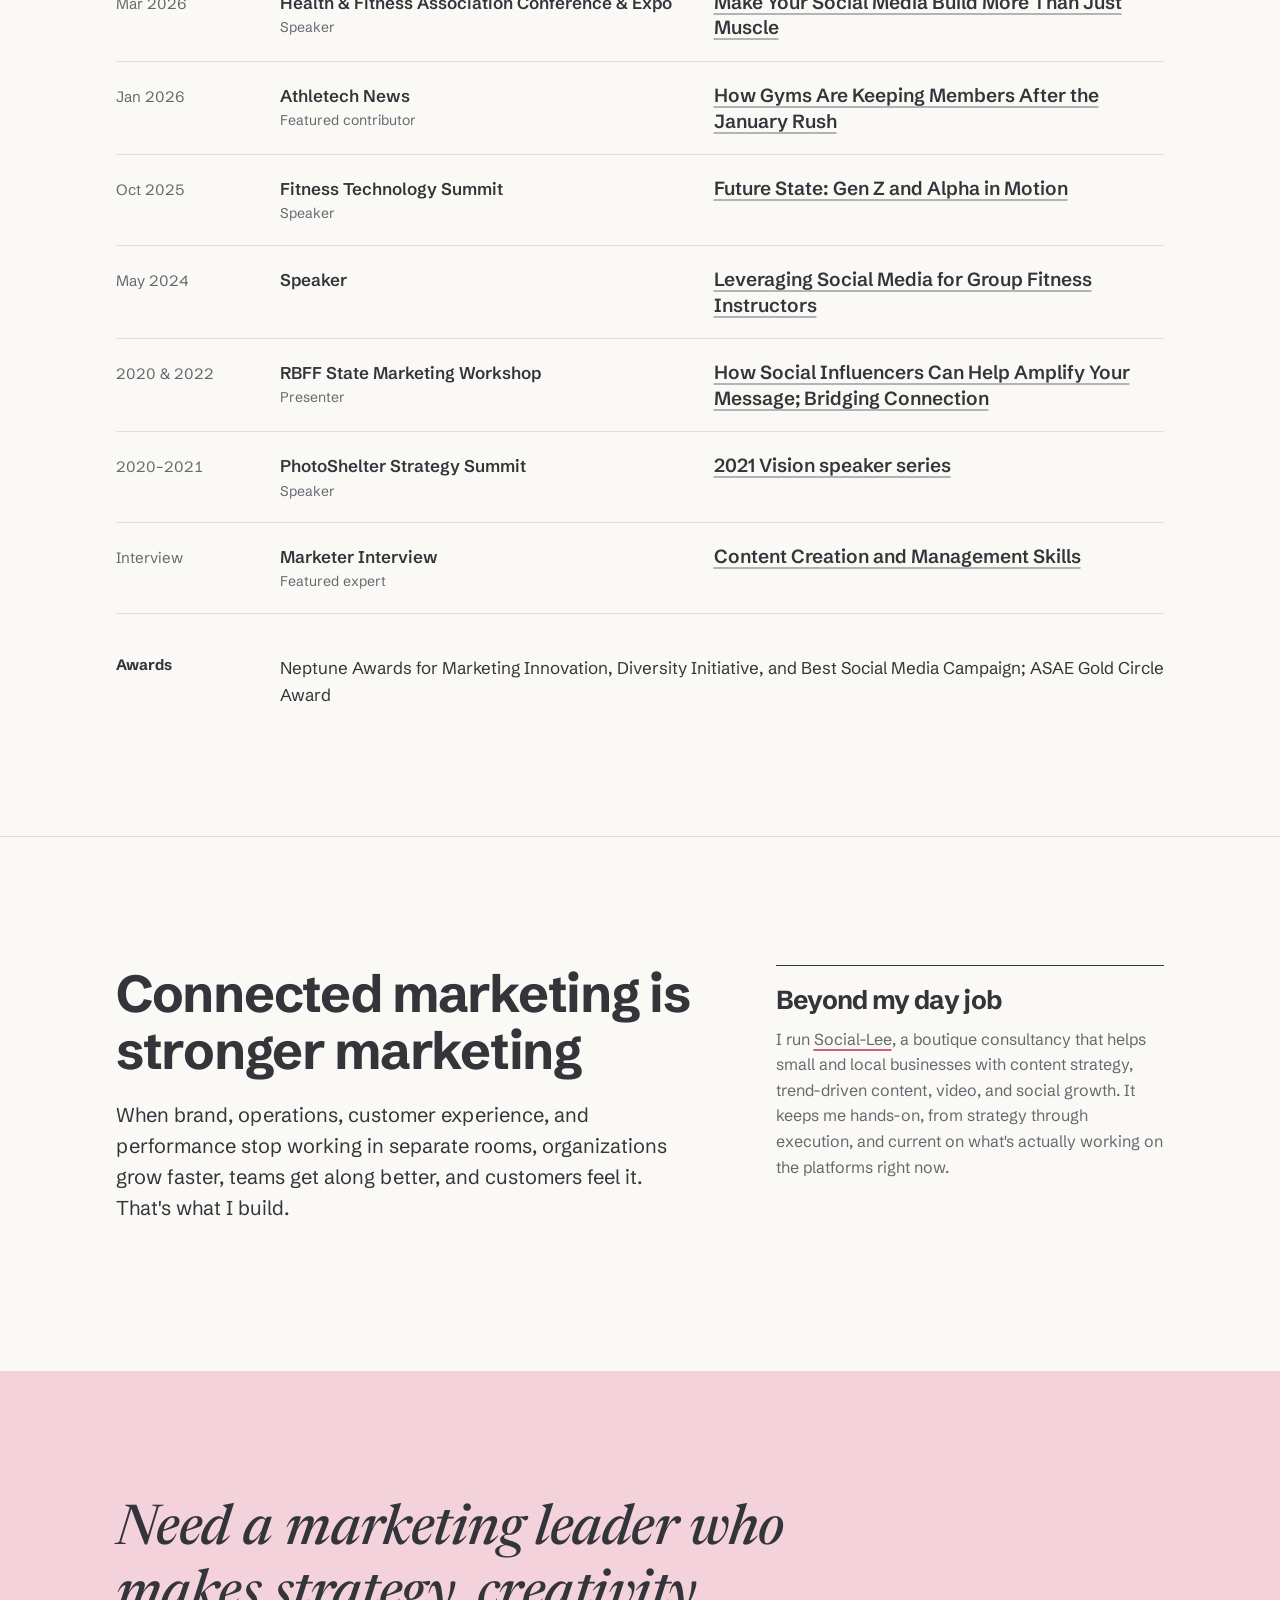
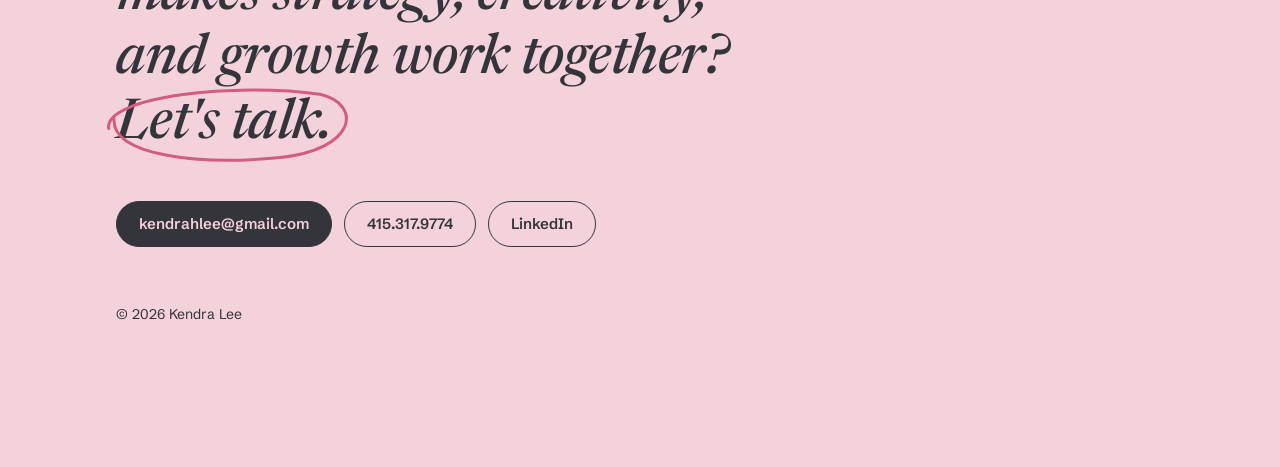
==== commit 7fe3a442: "Preview: full circles at any size, Feel Something and Homecoming notes, clickable brand pills Co-Aut" ====
--- a/preview/index.html
+++ b/preview/index.html
@@ -31,7 +31,7 @@
 
 <nav class="nav" aria-label="Main">
   <div class="wrap">
-    <a class="nav-logo" href="#top" aria-label="Kendra Lee, home"><span class="wordmark draw">Kendra Lee<svg class="ring" viewBox="0 0 200 70" preserveAspectRatio="none" aria-hidden="true"><path pathLength="600" d="M14 38 C 10 12, 110 0, 172 10 C 204 18, 200 56, 140 62 C 80 68, 16 60, 18 30"/></svg></span></a>
+    <a class="nav-logo" href="#top" aria-label="Kendra Lee, home"><span class="wordmark draw">Kendra Lee<svg class="ring" viewBox="0 0 200 70" preserveAspectRatio="none" aria-hidden="true"><path d="M14 38 C 10 12, 110 0, 172 10 C 204 18, 200 56, 140 62 C 80 68, 16 60, 18 30"/></svg></span></a>
     <ul class="nav-links">
       <li><a href="#results">Results</a></li>
       <li><a href="#about">About</a></li>
@@ -76,10 +76,10 @@
         <p class="muted">Across a national association and a seven-brand fitness and wellness portfolio.</p>
       </div>
       <div class="spread">
-        <div class="r r-hero"><div class="rn"><span class="circled draw">283%<svg class="ring" viewBox="0 0 200 70" preserveAspectRatio="none" aria-hidden="true"><path pathLength="600" d="M14 38 C 10 12, 110 0, 172 10 C 204 18, 200 56, 140 62 C 80 68, 16 60, 18 30"/></svg></span></div><p>Year-over-year growth in paid-driven membership signups at <b>VIDA Fitness</b></p></div>
+        <div class="r r-hero"><div class="rn"><span class="circled draw">283%<svg class="ring" viewBox="0 0 200 70" preserveAspectRatio="none" aria-hidden="true"><path d="M14 38 C 10 12, 110 0, 172 10 C 204 18, 200 56, 140 62 C 80 68, 16 60, 18 30"/></svg></span></div><p>Year-over-year growth in paid-driven membership signups at <b>VIDA Fitness</b></p></div>
         <div class="r r-a"><div class="rn count" data-to="57" data-suf="%">57%</div><p>Lower blended acquisition cost, same year</p></div>
         <div class="r r-b"><div class="rn">12&times;</div><p>Paid Free Pass acquisition, year over year</p></div>
-        <div class="r r-c"><div class="rn"><span class="circled draw">198%<svg class="ring" viewBox="0 0 200 70" preserveAspectRatio="none" aria-hidden="true"><path pathLength="600" d="M14 38 C 10 12, 110 0, 172 10 C 204 18, 200 56, 140 62 C 80 68, 16 60, 18 30"/></svg></span></div><p>More link clicks from social in my first 16 weeks at <b>FPSA</b></p></div>
+        <div class="r r-c"><div class="rn"><span class="circled draw">198%<svg class="ring" viewBox="0 0 200 70" preserveAspectRatio="none" aria-hidden="true"><path d="M14 38 C 10 12, 110 0, 172 10 C 204 18, 200 56, 140 62 C 80 68, 16 60, 18 30"/></svg></span></div><p>More link clicks from social in my first 16 weeks at <b>FPSA</b></p></div>
         <div class="r r-d"><div class="rn count" data-to="12.7" data-dec="1" data-suf="M+">12.7M+</div><p>Social impressions for VIDA Fitness, with 85% audience growth</p></div>
         <div class="r r-e"><div class="rn count" data-to="660" data-pre="$" data-suf="K">$660K</div><p>Annual marketing budget, run like it was my own</p></div>
       </div>
@@ -96,15 +96,15 @@
         <div class="brands">
           <h3>Organizations and brands I've marketed</h3>
           <ul>
-            <li>FPSA</li>
-            <li>VIDA Fitness</li>
-            <li>VIDA Pilates</li>
-            <li>SweatBox</li>
-            <li>Aura Spa</li>
-            <li>Bang Salon</li>
-            <li>Bar VIDA</li>
-            <li>Penthouse Pool Club</li>
-            <li>Take Me Fishing (RBFF)</li>
+            <li><a href="#work-fpsa">FPSA</a></li>
+            <li><a href="#work-vida">VIDA Fitness</a></li>
+            <li><a href="#district">VIDA Pilates</a></li>
+            <li><a href="#district">SweatBox</a></li>
+            <li><a href="#district">Aura Spa</a></li>
+            <li><a href="#district">Bang Salon</a></li>
+            <li><a href="#district">Bar VIDA</a></li>
+            <li><a href="#case-penthouse">Penthouse Pool Club</a></li>
+            <li><a href="https://takemefishing.org/" target="_blank" rel="noopener">Take Me Fishing (RBFF)</a></li>
           </ul>
         </div>
       </div>
@@ -120,7 +120,7 @@
       </div>
 
       <!-- FPSA -->
-      <div class="work-group">
+      <div class="work-group" id="work-fpsa">
         <div class="work-group-title">
           <h3>Food Production Solutions Association</h3>
           <p>2026 to present</p>
@@ -236,7 +236,7 @@
       </div>
 
       <!-- UAC -->
-      <div class="work-group">
+      <div class="work-group" id="work-vida">
         <div class="work-group-title">
           <h3>VIDA Fitness and its sister brands</h3>
           <p>Urban Adventures Companies, 2022 to 2026</p>
@@ -263,7 +263,7 @@
           </div>
         </article>
 
-        <article class="case">
+        <article class="case" id="case-penthouse">
           <figure class="case-media"><img src="../images/penthouse-pool.jpg" alt="Guests at the Penthouse Pool Club rooftop" loading="lazy"></figure>
           <div class="case-body">
             <div class="case-meta"><strong>Integrated campaign</strong><br>Penthouse Pool Club, summer 2026</div>
@@ -319,6 +319,7 @@
           <div class="case-body">
             <div class="case-meta"><strong>Full-funnel campaign</strong><br>VIDA Fitness, January 2026</div>
             <h4>"Feel Something"</h4>
+            <aside class="note" aria-label="Margin note"><svg class="note-arrow" viewBox="0 0 60 40" aria-hidden="true"><path d="M4 6 C 20 4, 40 12, 52 32 M44 30 L52 33 L54 24"/></svg>We made a fake pharma ad for a gym. Side effects include signups.</aside>
             <p>A brand and acquisition campaign built to deepen VIDA's emotional connection with its audience and drive membership growth. It ran social-first across paid social, a referral engine, and an open house, and was reinforced in clubs through screens and instructor content.</p>
             <dl class="figures">
               <div><dt>283%</dt><dd>Growth in paid-driven signups year over year</dd></div>
@@ -343,6 +344,7 @@
           <div class="case-body">
             <div class="case-meta"><strong>Member experience</strong><br>VIDA Fitness, September 2025</div>
             <h4>VIDA Homecoming</h4>
+            <aside class="note" aria-label="Margin note"><svg class="note-arrow" viewBox="0 0 60 40" aria-hidden="true"><path d="M4 6 C 20 4, 40 12, 52 32 M44 30 L52 33 L54 24"/></svg>Six locations, 560 votes, and a lot of school spirit.</aside>
             <p>I created VIDA's first annual member appreciation event and ran it end to end, from creative concept and team management to member communications and on-site activations across six locations.</p>
             <dl class="figures">
               <div><dt>100+</dt><dd>New memberships, plus 150 leads</dd></div>
@@ -380,7 +382,7 @@
   </section>
 
   <!-- DISTRICT OF VIDA -->
-  <section class="section" aria-labelledby="dov-title">
+  <section class="section" id="district" aria-labelledby="dov-title">
     <div class="wrap feature">
       <figure><img src="../images/district-of-vida.png" alt="District of VIDA map connecting seven brands" loading="lazy"></figure>
       <div>
@@ -481,7 +483,7 @@
 
 <footer class="contact" id="contact">
   <div class="wrap">
-    <h2>Need a marketing leader who makes strategy, creativity, and growth work together? <span class="circled draw wiggle">Let's talk.<svg class="ring" viewBox="0 0 200 70" preserveAspectRatio="none" aria-hidden="true"><path pathLength="600" d="M14 38 C 10 12, 110 0, 172 10 C 204 18, 200 56, 140 62 C 80 68, 16 60, 18 30"/></svg></span></h2>
+    <h2>Need a marketing leader who makes strategy, creativity, and growth work together? <span class="circled draw wiggle">Let's talk.<svg class="ring" viewBox="0 0 200 70" preserveAspectRatio="none" aria-hidden="true"><path d="M14 38 C 10 12, 110 0, 172 10 C 204 18, 200 56, 140 62 C 80 68, 16 60, 18 30"/></svg></span></h2>
     <div class="hero-actions">
       <button class="btn btn-solid copy" type="button" data-email="kendrahlee@gmail.com">kendrahlee@gmail.com</button>
       <a class="btn" href="tel:+14153179774">415.317.9774</a>
@@ -499,6 +501,8 @@
   var els=document.querySelectorAll('.draw, .sweep, .note, .count');
   if(reduce||!('IntersectionObserver' in window)){els.forEach(function(e){e.classList.add('in')});}
   else{var io=new IntersectionObserver(function(es){es.forEach(function(x){if(x.isIntersecting){x.target.classList.add('in');if(x.target.classList.contains('count'))countUp(x.target);io.unobserve(x.target);}})},{threshold:0.6});els.forEach(function(e){io.observe(e)});}
+  function fitRings(){document.querySelectorAll('.ring path').forEach(function(p){var m=p.getScreenCTM();if(!m)return;var T=p.getTotalLength(),L=0,prev=null;for(var i=0;i<=80;i++){var q=p.getPointAtLength(T*i/80);var pt=new DOMPoint(q.x,q.y).matrixTransform(m);if(prev)L+=Math.hypot(pt.x-prev.x,pt.y-prev.y);prev=pt;}p.style.setProperty('--len',Math.ceil(L*1.04+4)+'px');});}
+  fitRings();if(document.fonts&&document.fonts.ready)document.fonts.ready.then(fitRings);window.addEventListener('resize',fitRings);
   document.querySelectorAll('.copy').forEach(function(b){b.addEventListener('click',function(){
     var t=b.getAttribute('data-email'),orig=b.textContent;
     function done(){b.textContent='Copied. Talk soon.';setTimeout(function(){b.textContent=orig},2200);}
--- a/styles.css
+++ b/styles.css
@@ -324,3 +324,6 @@
   .talks .what { grid-column: auto; }
   .contact .btn { flex: 1 1 100%; }
 }
+
+/* keep result circles on screen */
+.result-num .circled { margin-left: 0; }
--- a/preview/preview.css
+++ b/preview/preview.css
@@ -1,7 +1,7 @@
 /* Preview layer: the "marked-up" site. Loads after styles.css. */
 
 /* Pen and highlighter motion */
-.draw .ring path { stroke-dasharray: 600; stroke-dashoffset: 600; transition: stroke-dashoffset 1.1s cubic-bezier(.6,.1,.3,1); }
+.draw .ring path { stroke-dasharray: var(--len, 4000px); stroke-dashoffset: var(--len, 4000px); transition: stroke-dashoffset 1.1s cubic-bezier(.6,.1,.3,1); }
 .draw.in .ring path { stroke-dashoffset: 0; }
 .nav .wordmark.draw .ring path { transition-delay: .25s; }
 .marked.sweep { background-repeat: no-repeat; background-size: 0% 100%; transition: background-size 1.1s cubic-bezier(.6,.1,.3,1) .5s; }
@@ -26,7 +26,7 @@
 .rn .circled { padding: 0.12em 0.3em 0.14em; margin: -0.12em -0.3em -0.14em; }
 .rn .circled .ring path { stroke-width: 3px; }
 .r-hero { grid-column: 1 / 8; grid-row: 1 / 3; }
-.r-hero .rn { font-size: clamp(110px, 17vw, 236px); }
+.r-hero .rn { font-size: clamp(100px, 14.5vw, 200px); }
 .r-hero p { font-size: 18px; max-width: 30ch; color: var(--ink); }
 .r-a { grid-column: 9 / 13; grid-row: 1; align-self: end; }
 .r-a .rn { font-size: clamp(52px, 6vw, 80px); }
@@ -120,3 +120,9 @@
   .more[open] > :not(summary) { animation: none; }
   .pv .case-media > img { transition: none; }
 }
+
+/* Brand pills are links */
+.pv .brands li { padding: 0; border: 0; background: none; }
+.pv .brands a { display: inline-block; font-size: 14px; padding: 7px 15px; border: 1px solid var(--rule); border-radius: 999px; background: #fff; text-decoration: none; transition: border-color .2s, background .2s, transform .2s; }
+.pv .brands a:hover, .pv .brands a:focus-visible { border-color: var(--rose); background: #fdf0f4; transform: rotate(-2deg); }
+html { scroll-padding-top: 90px; }
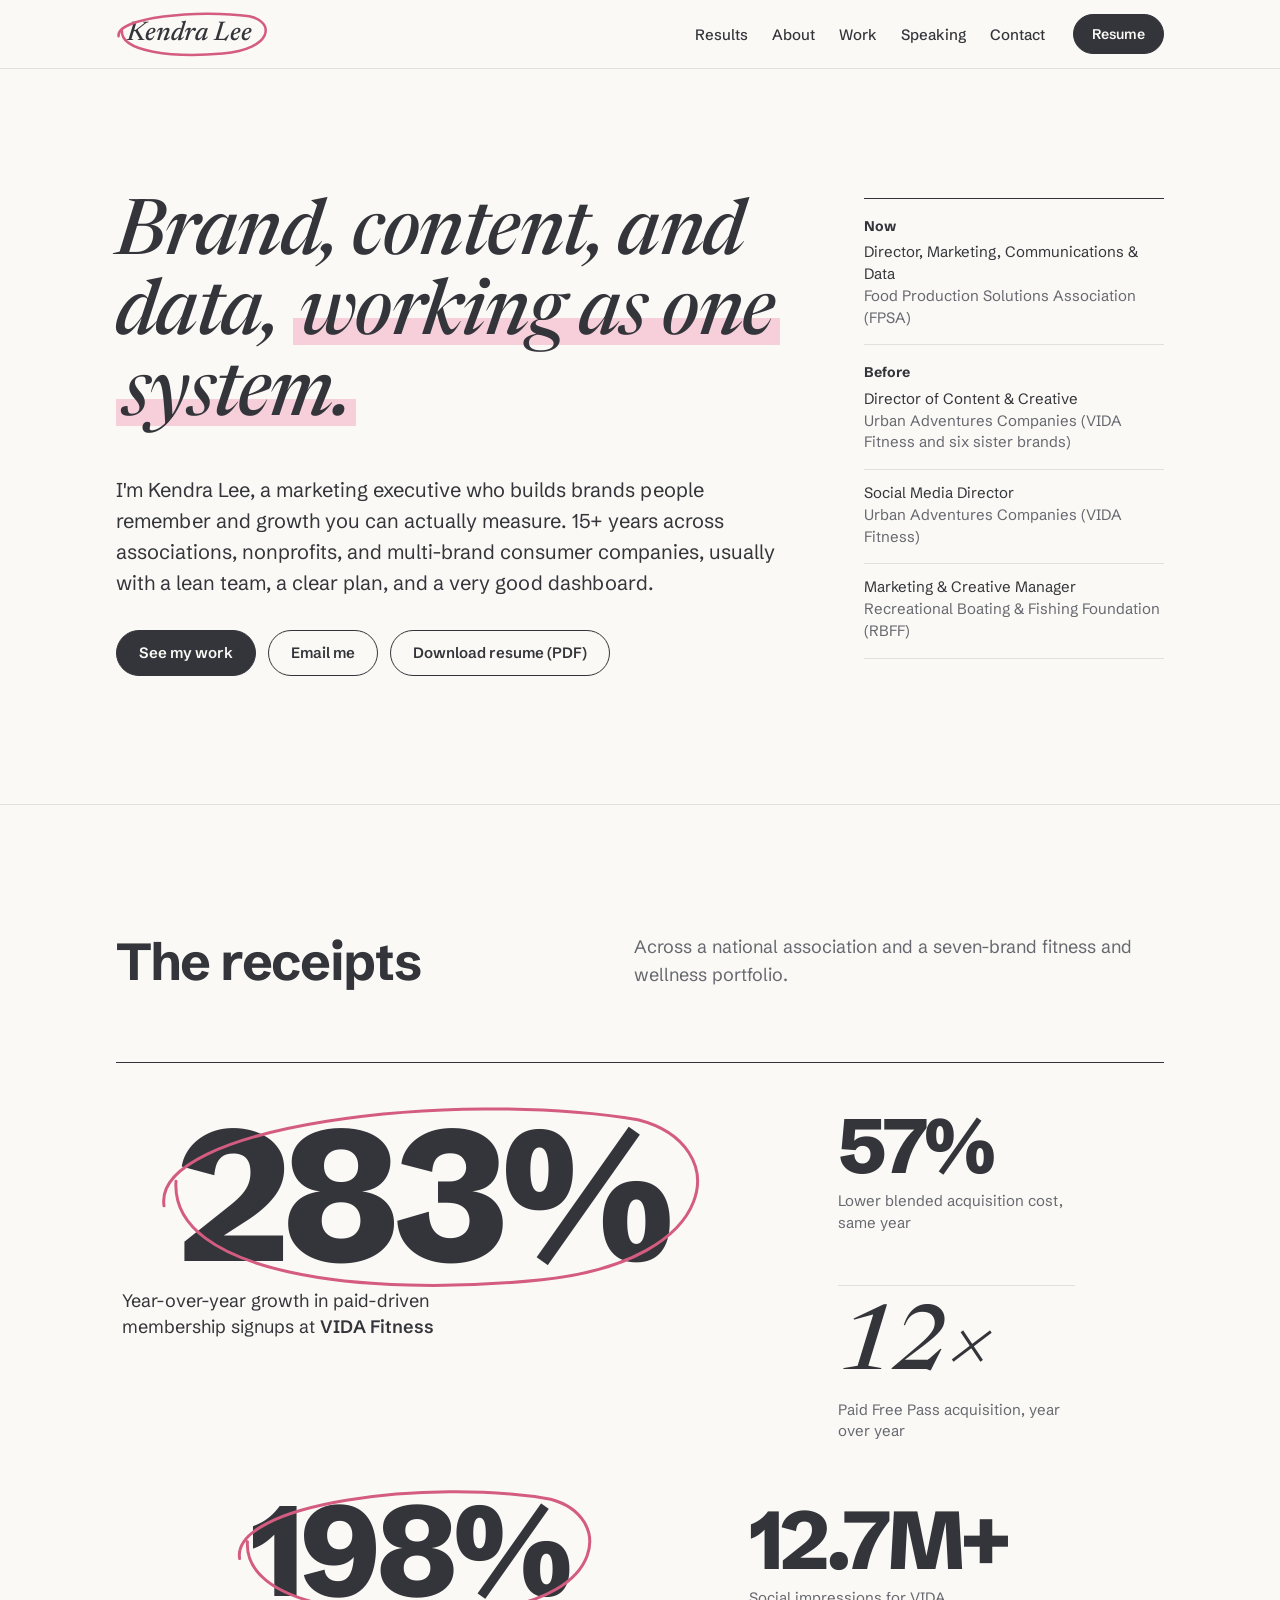
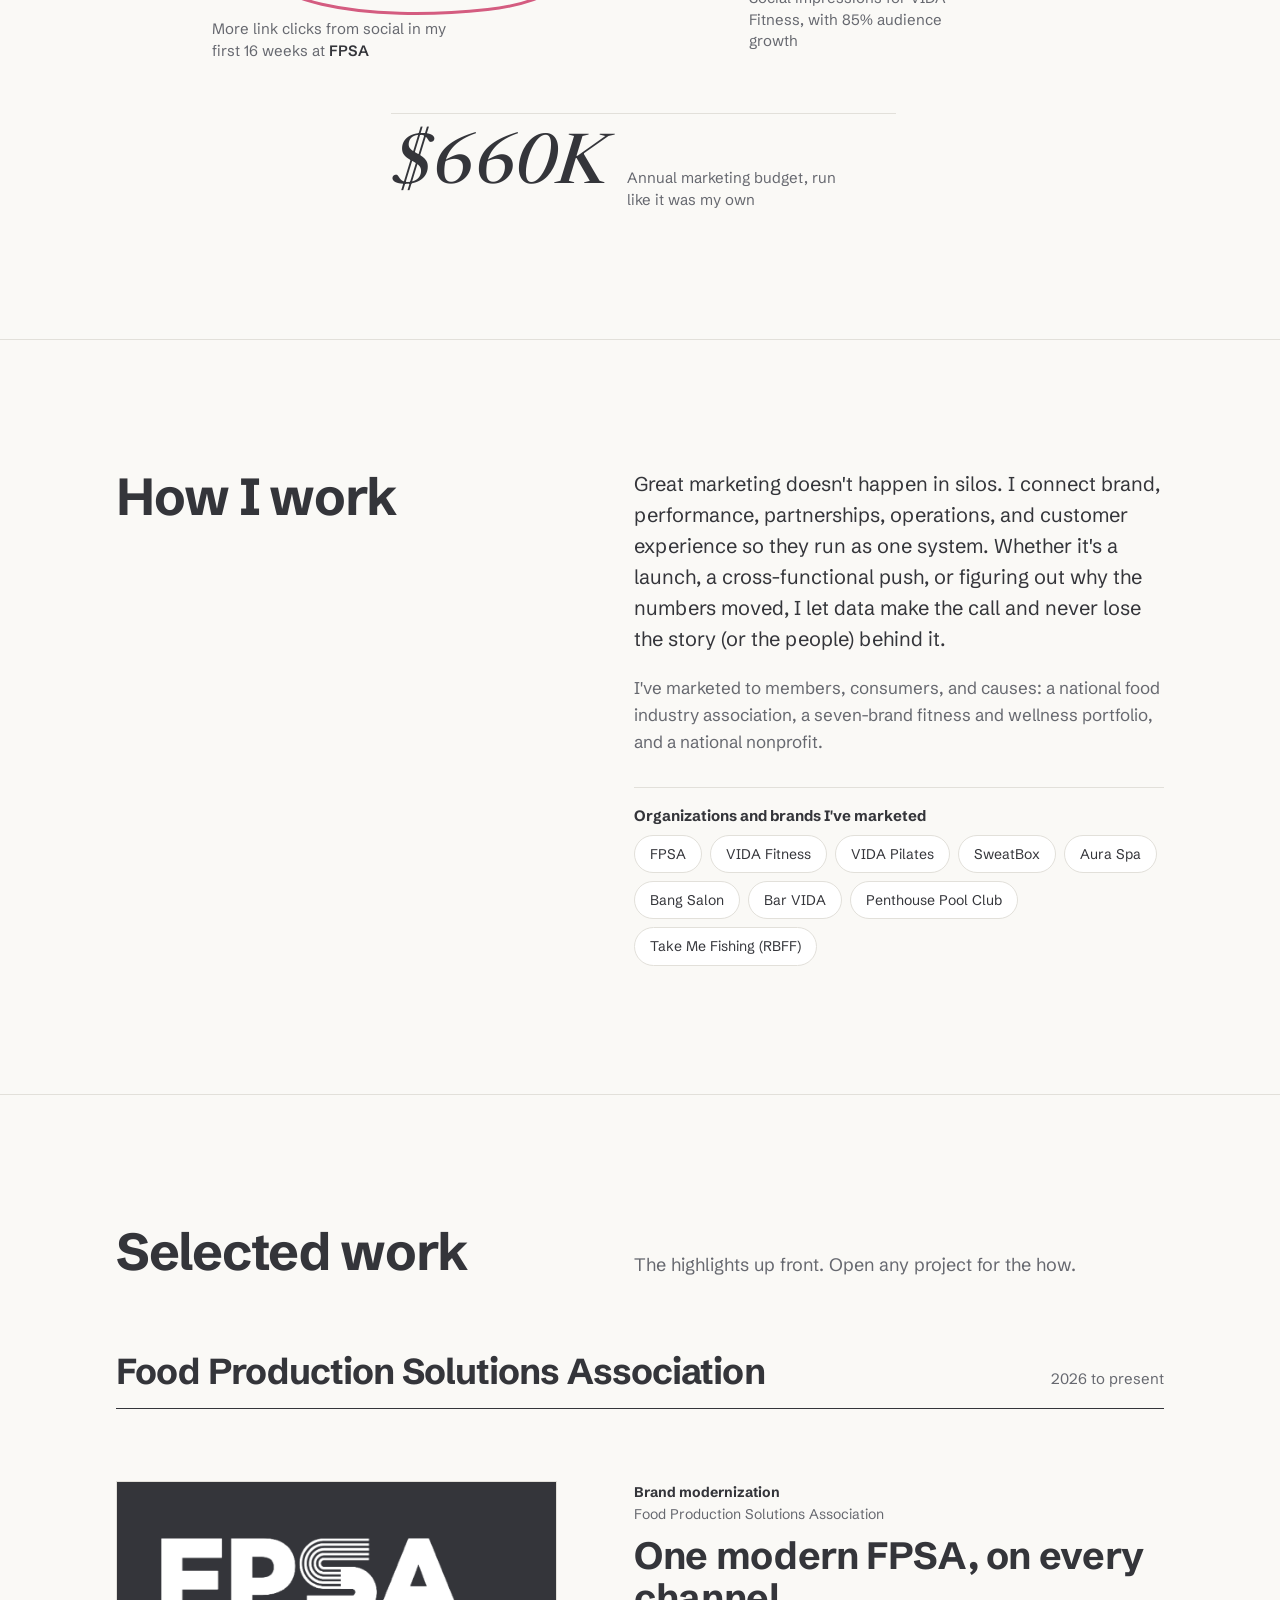
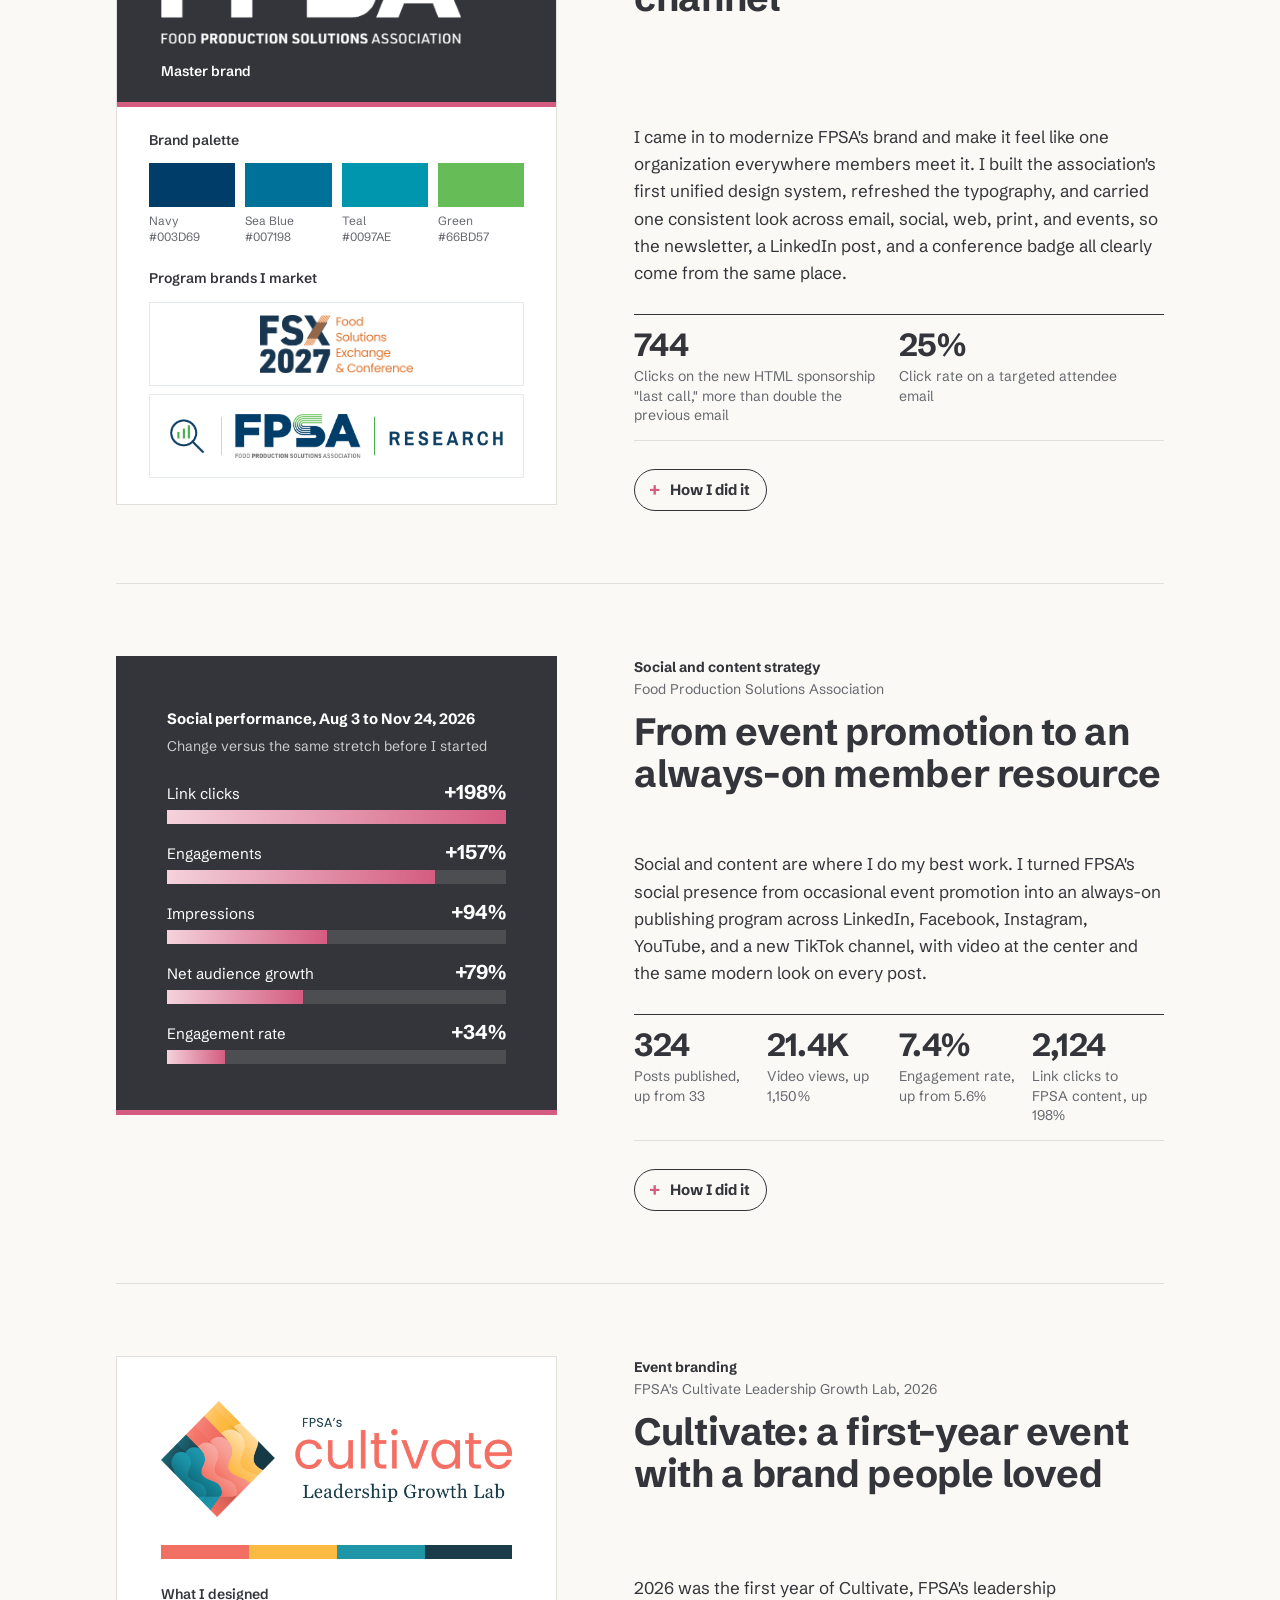
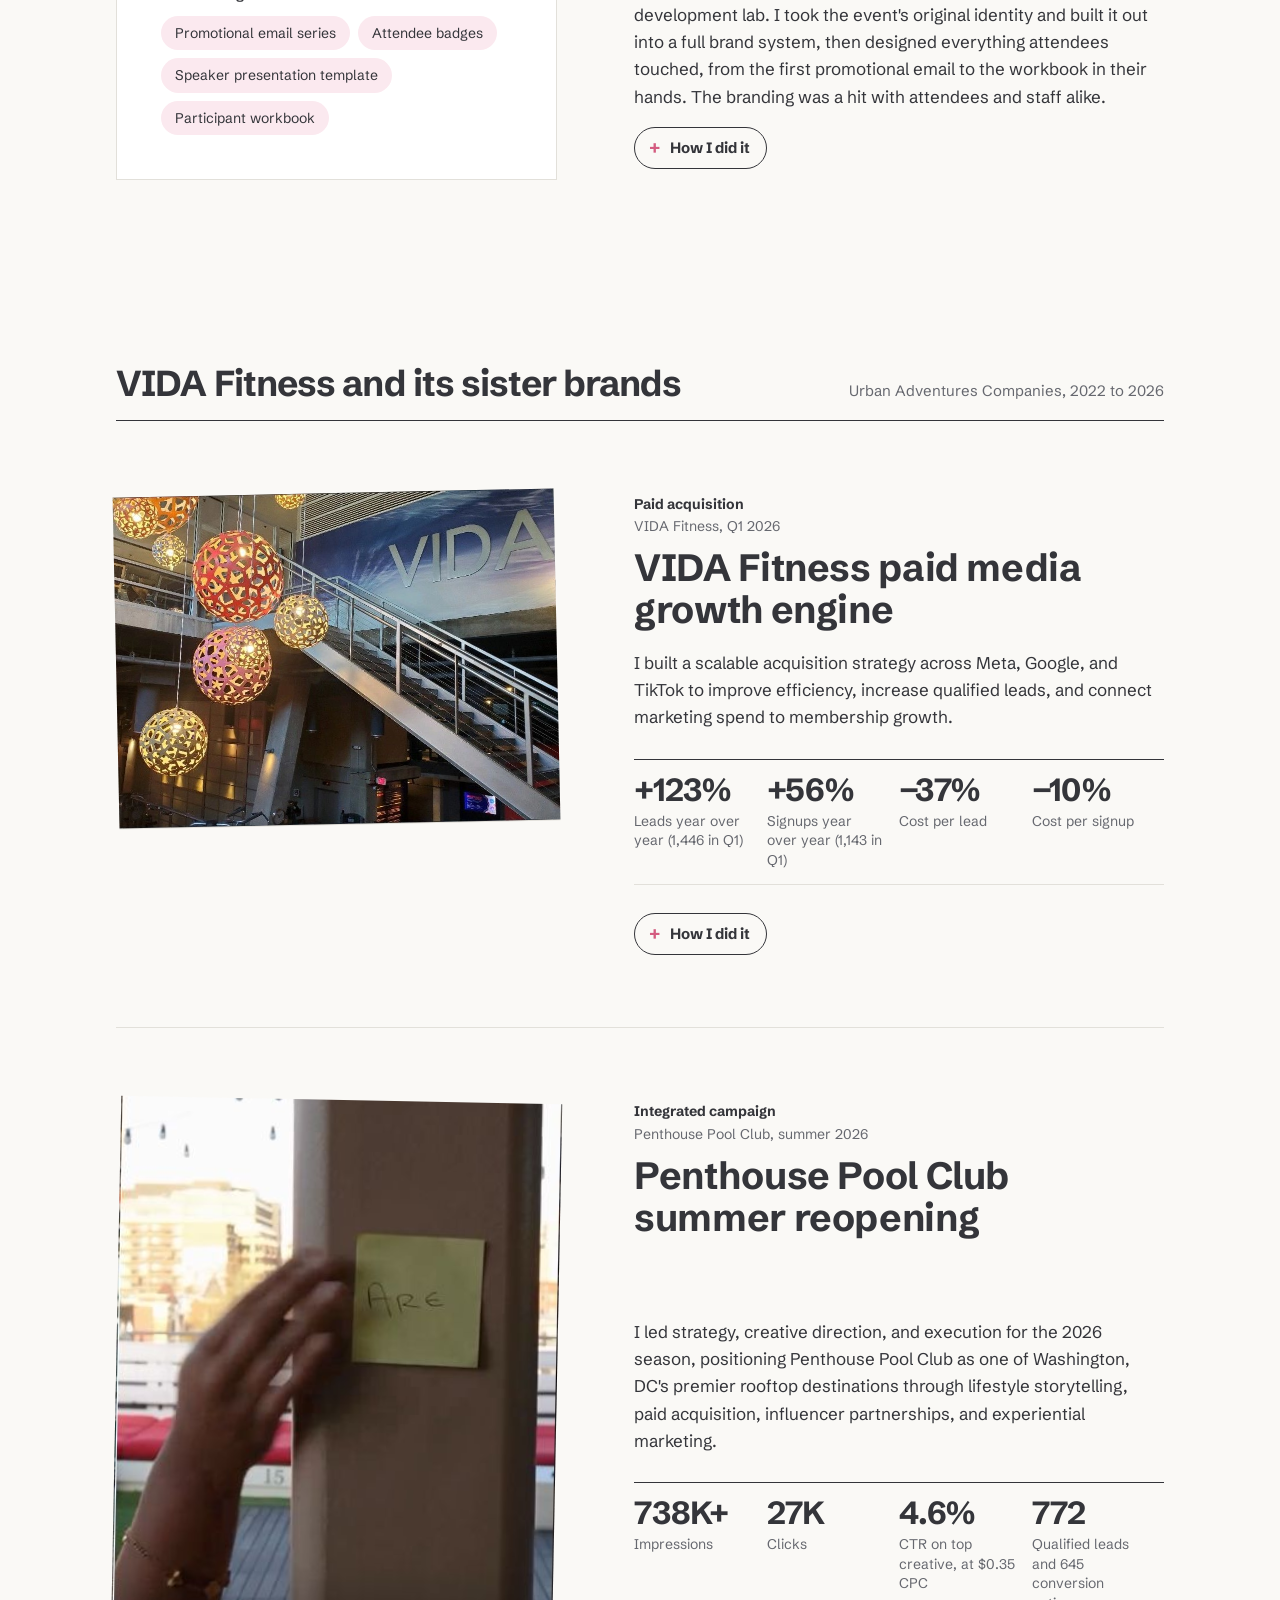
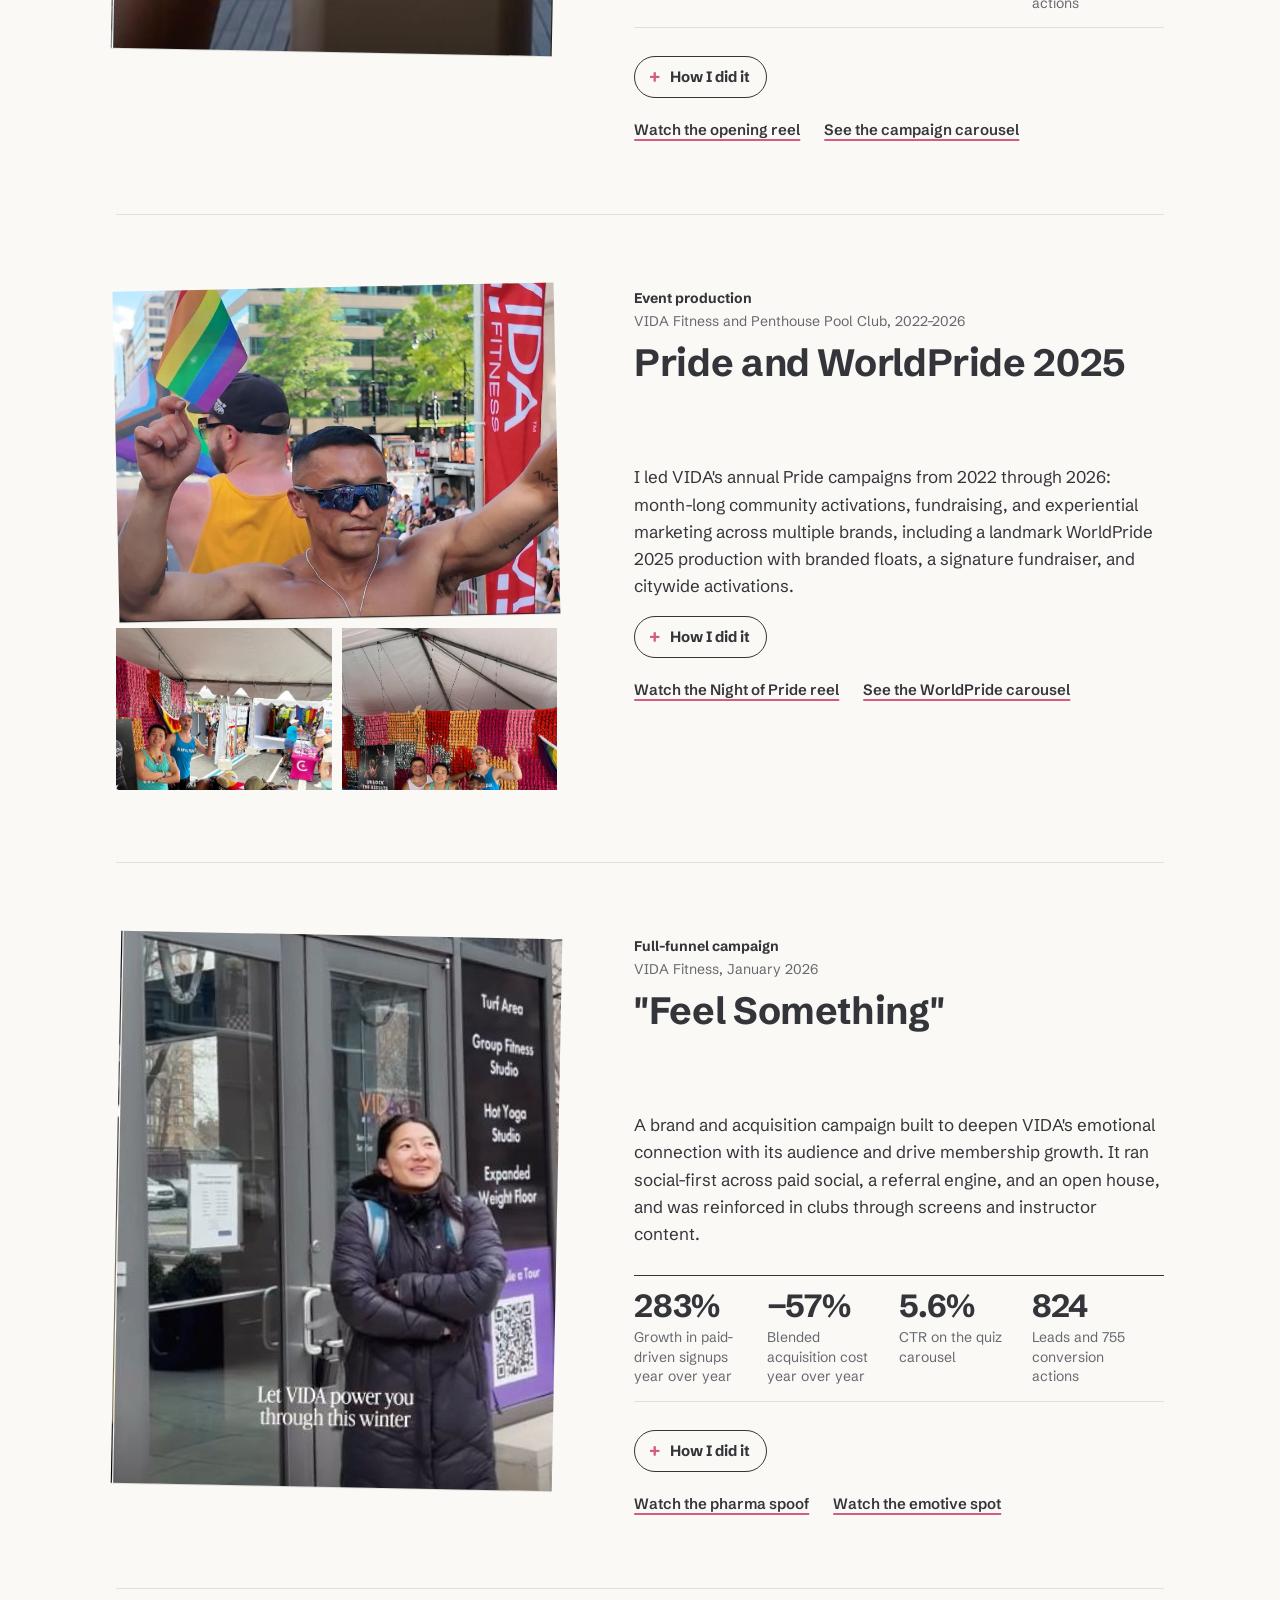
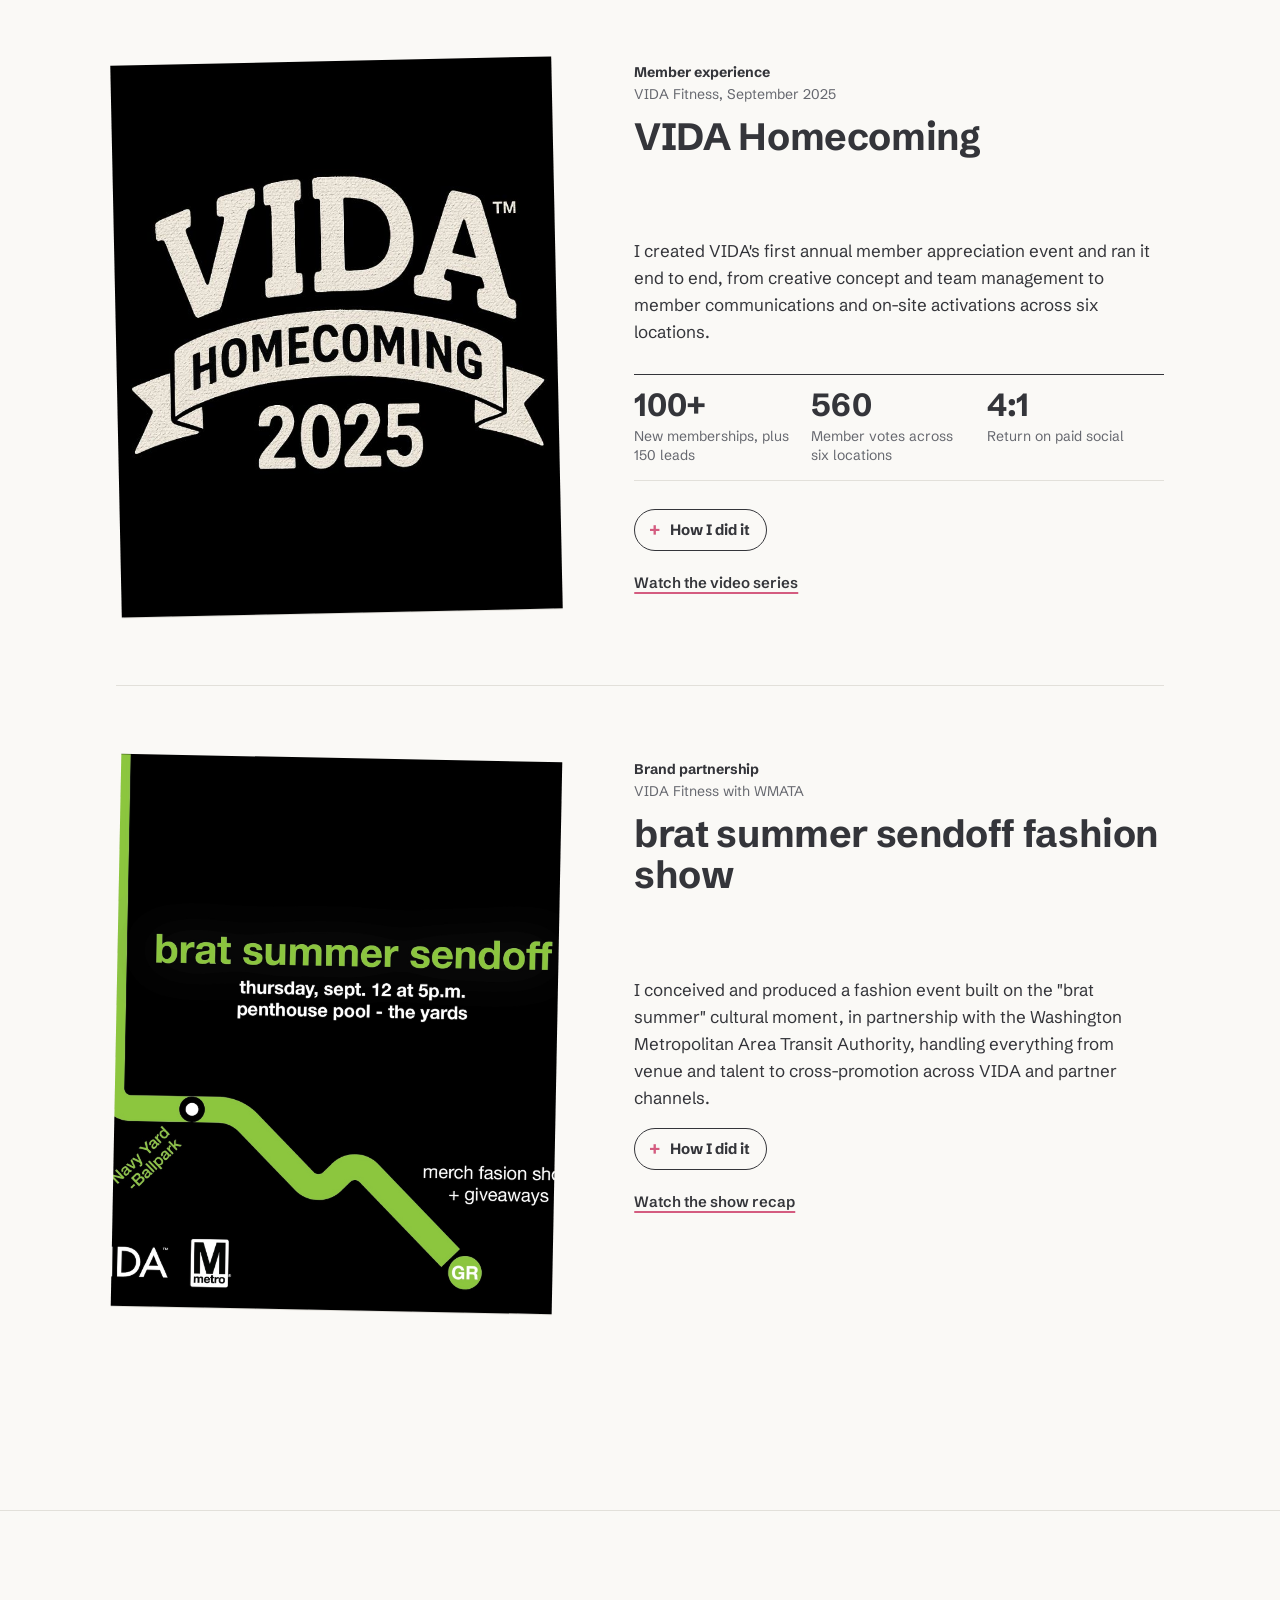
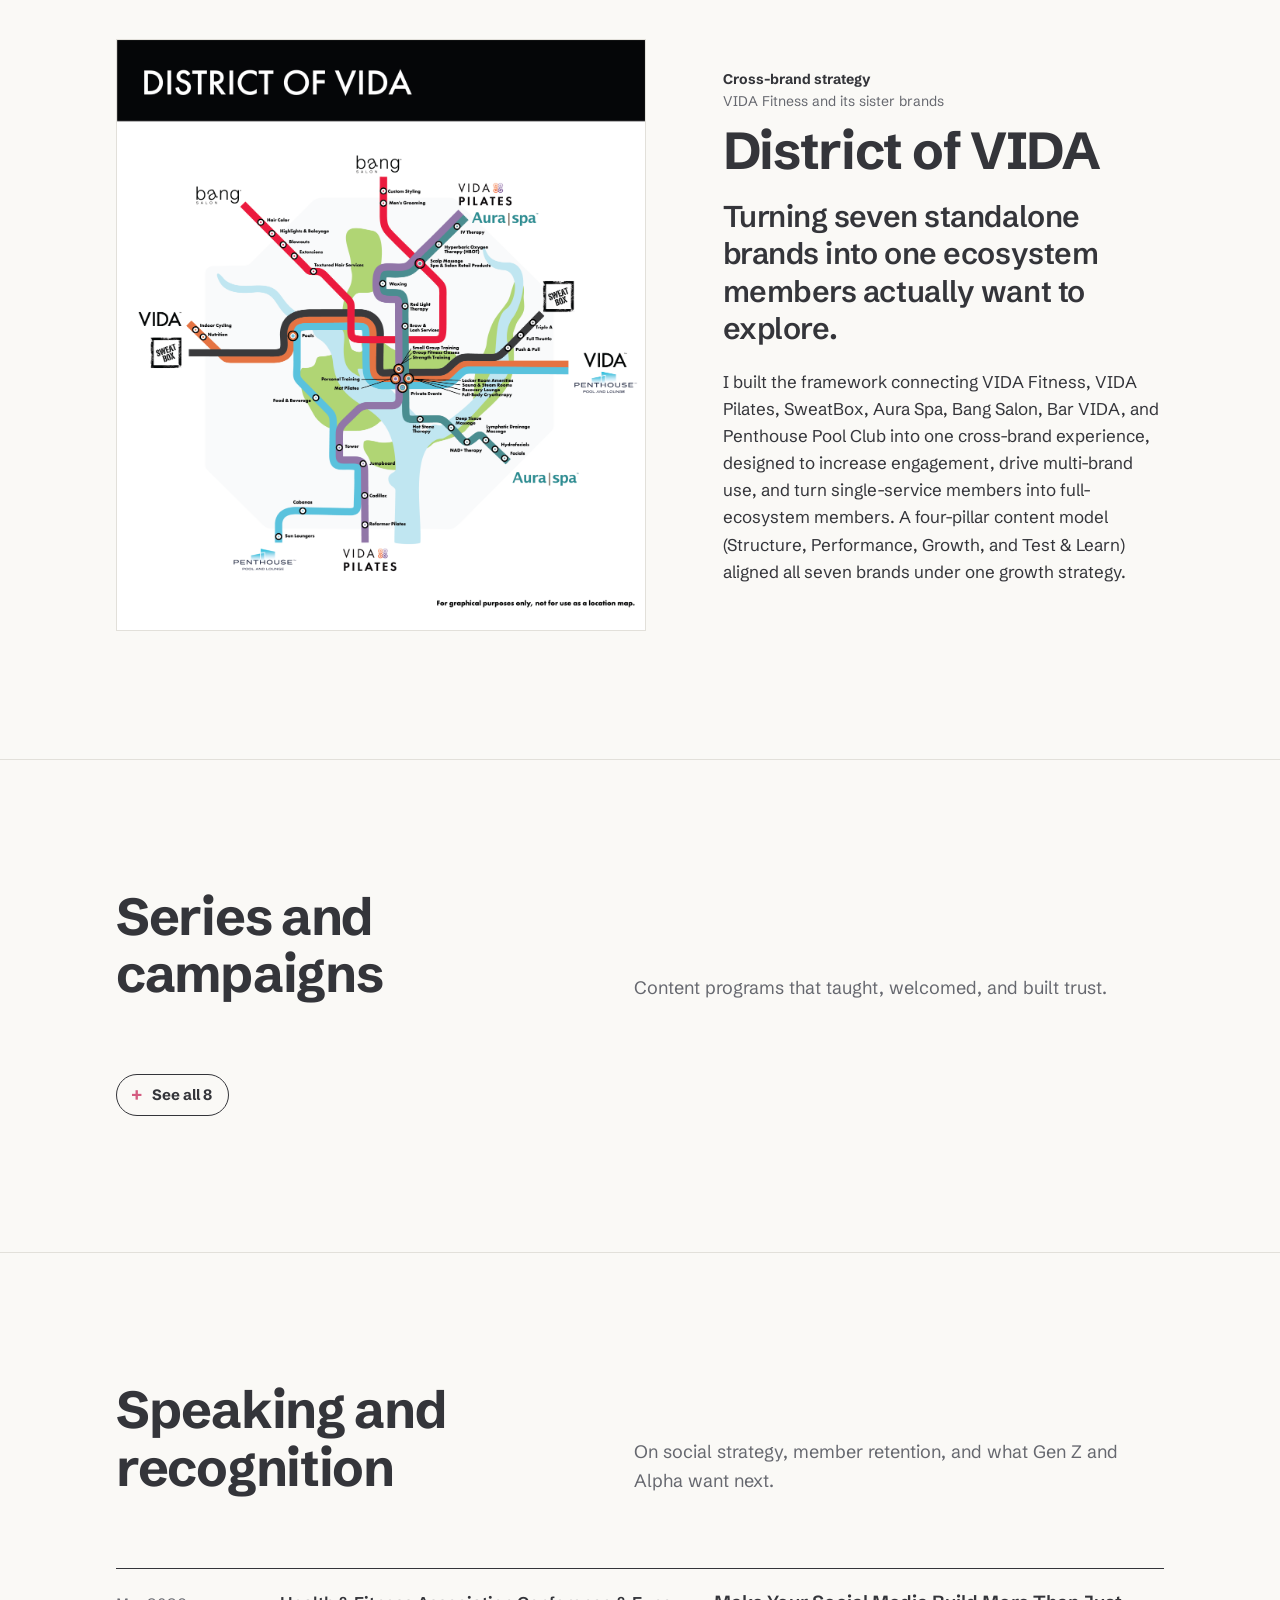
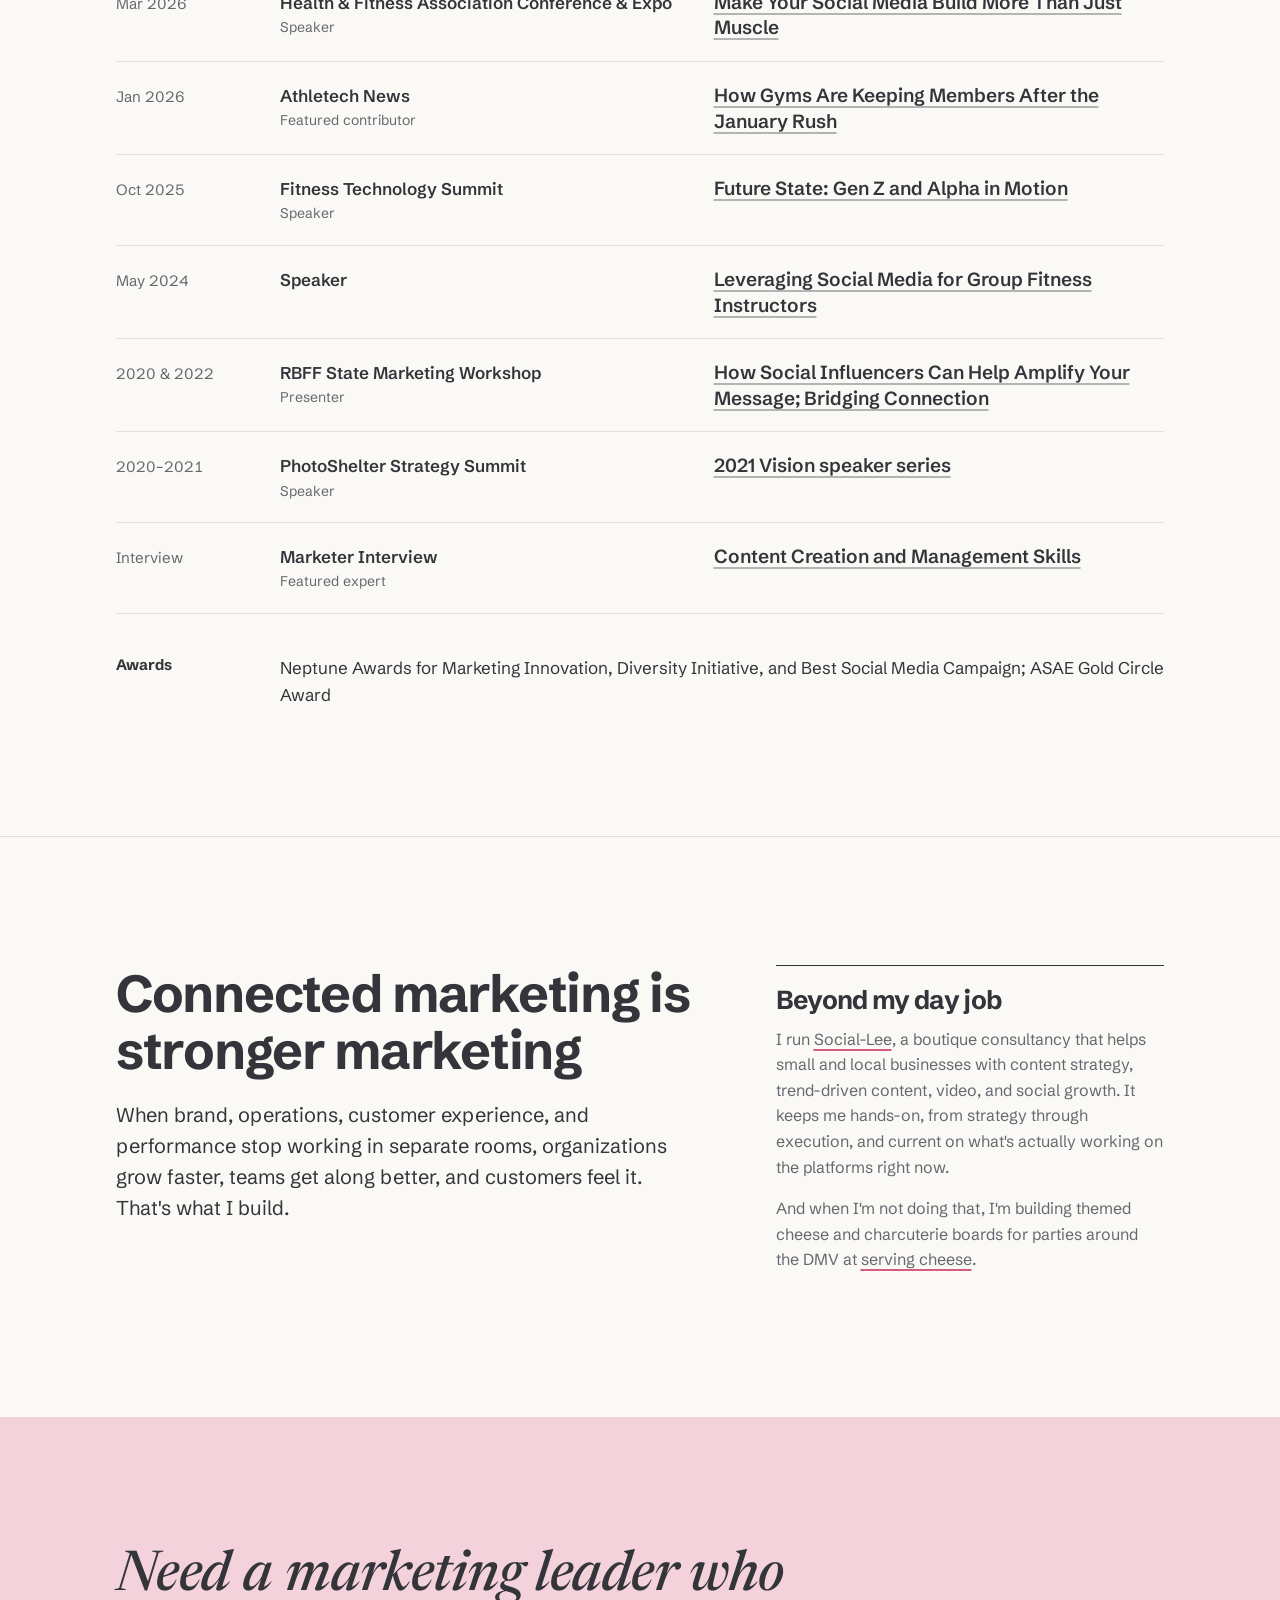
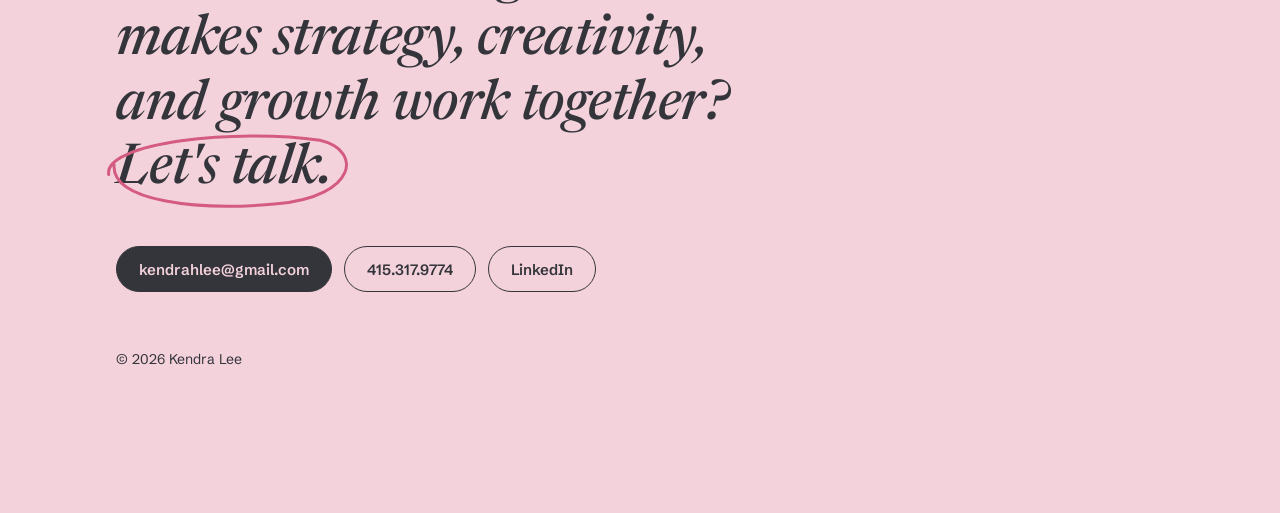
==== commit e1a04492: "Link serving cheese from Beyond my day job Co-Authored-By: Claude Opus 5.5 <noreply@anthropic.com> C" ====
--- a/preview/index.html
+++ b/preview/index.html
@@ -475,6 +475,7 @@
       <div class="aside">
         <h3>Beyond my day job</h3>
         <p>I run <a href="https://social-lee.com" target="_blank" rel="noopener">Social-Lee</a>, a boutique consultancy that helps small and local businesses with content strategy, trend-driven content, video, and social growth. It keeps me hands-on, from strategy through execution, and current on what's actually working on the platforms right now.</p>
+        <p>And when I'm not doing that, I'm building themed cheese and charcuterie boards for parties around the DMV at <a href="https://servingcheese.com" target="_blank" rel="noopener">serving cheese</a>.</p>
       </div>
     </div>
   </section>
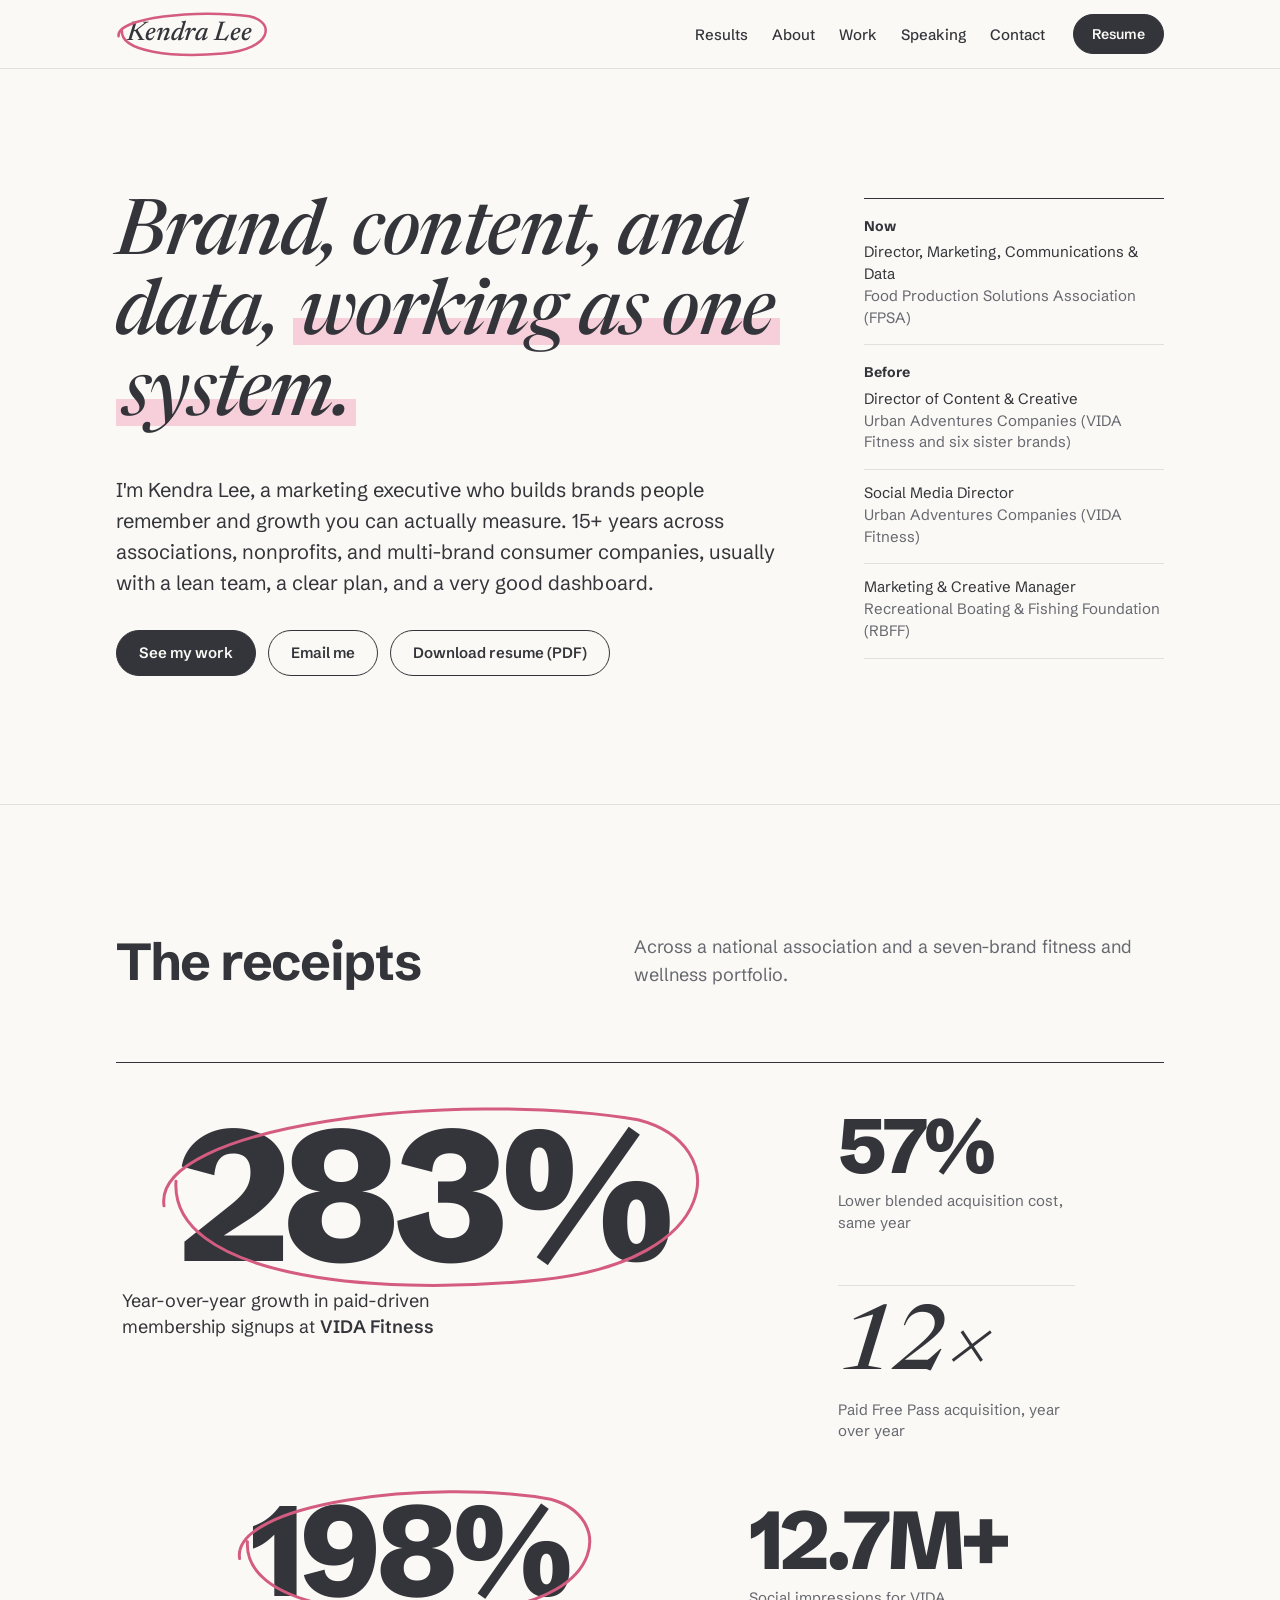
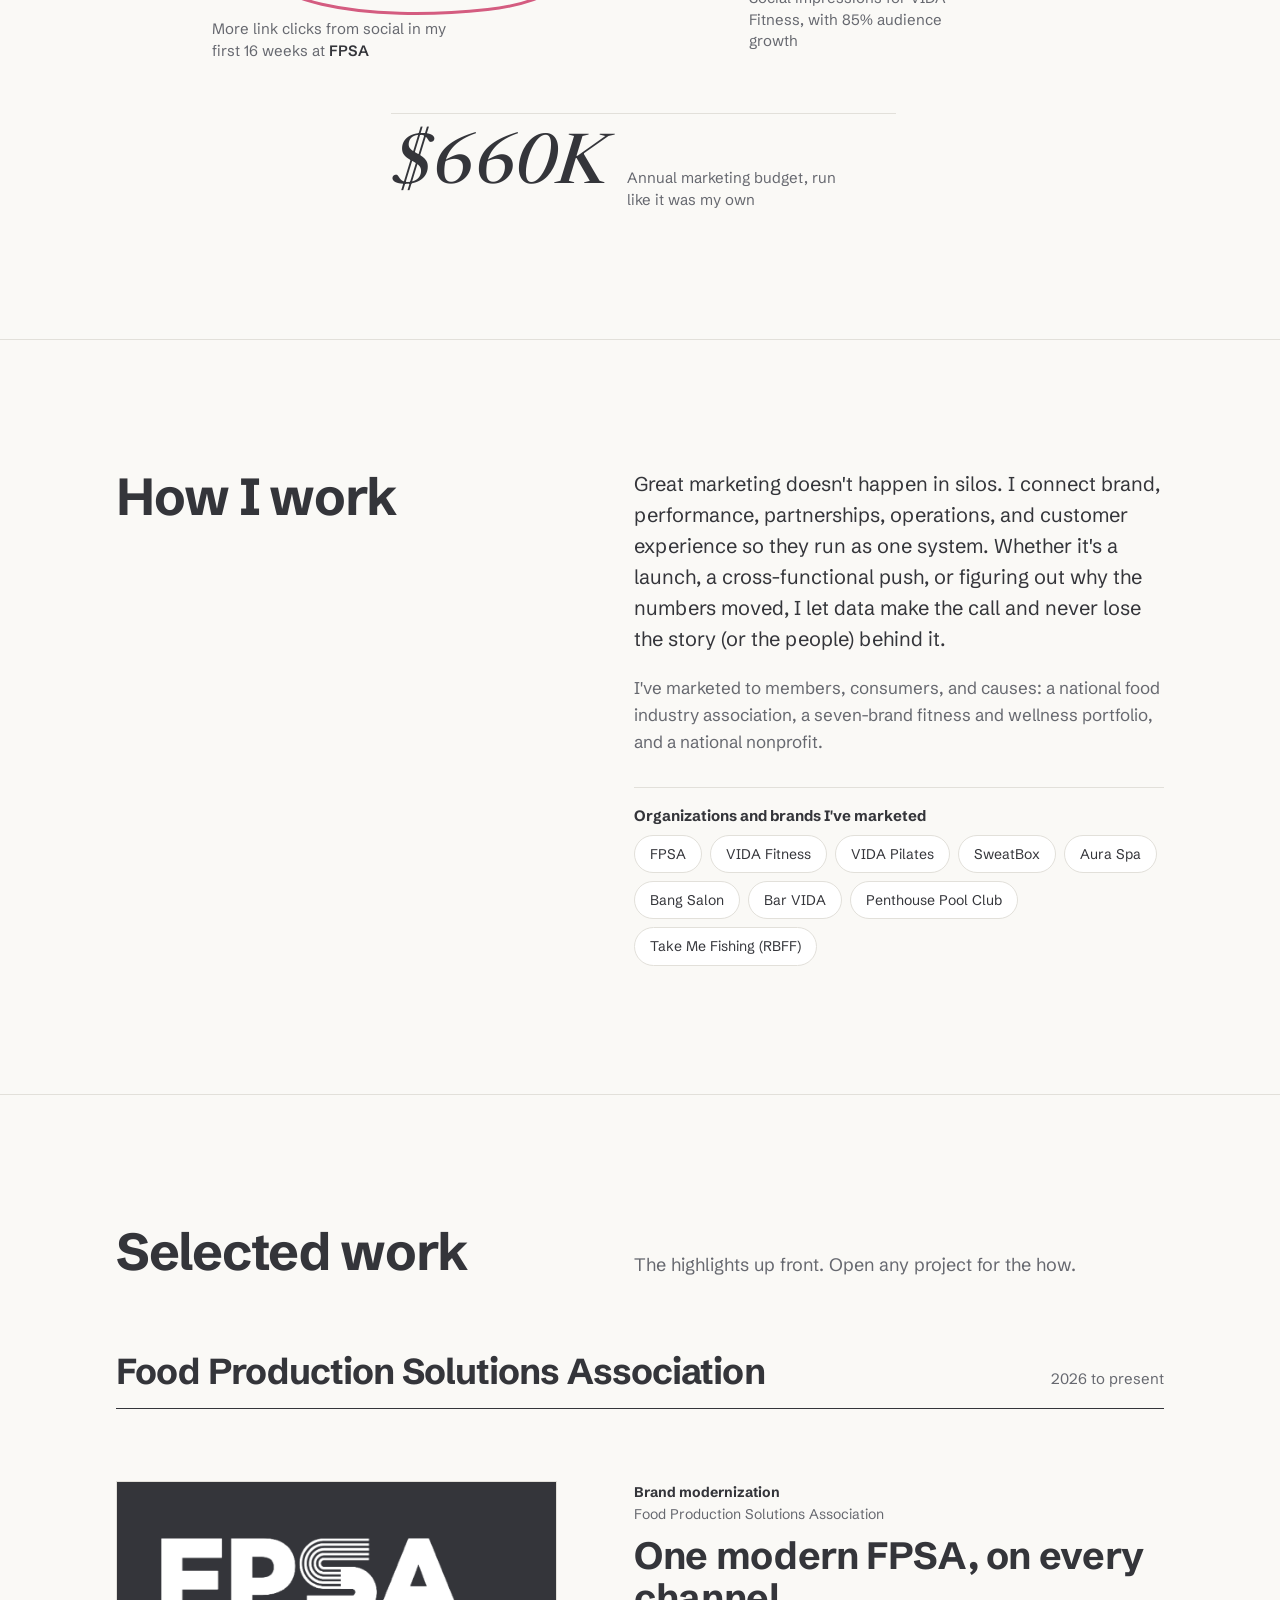
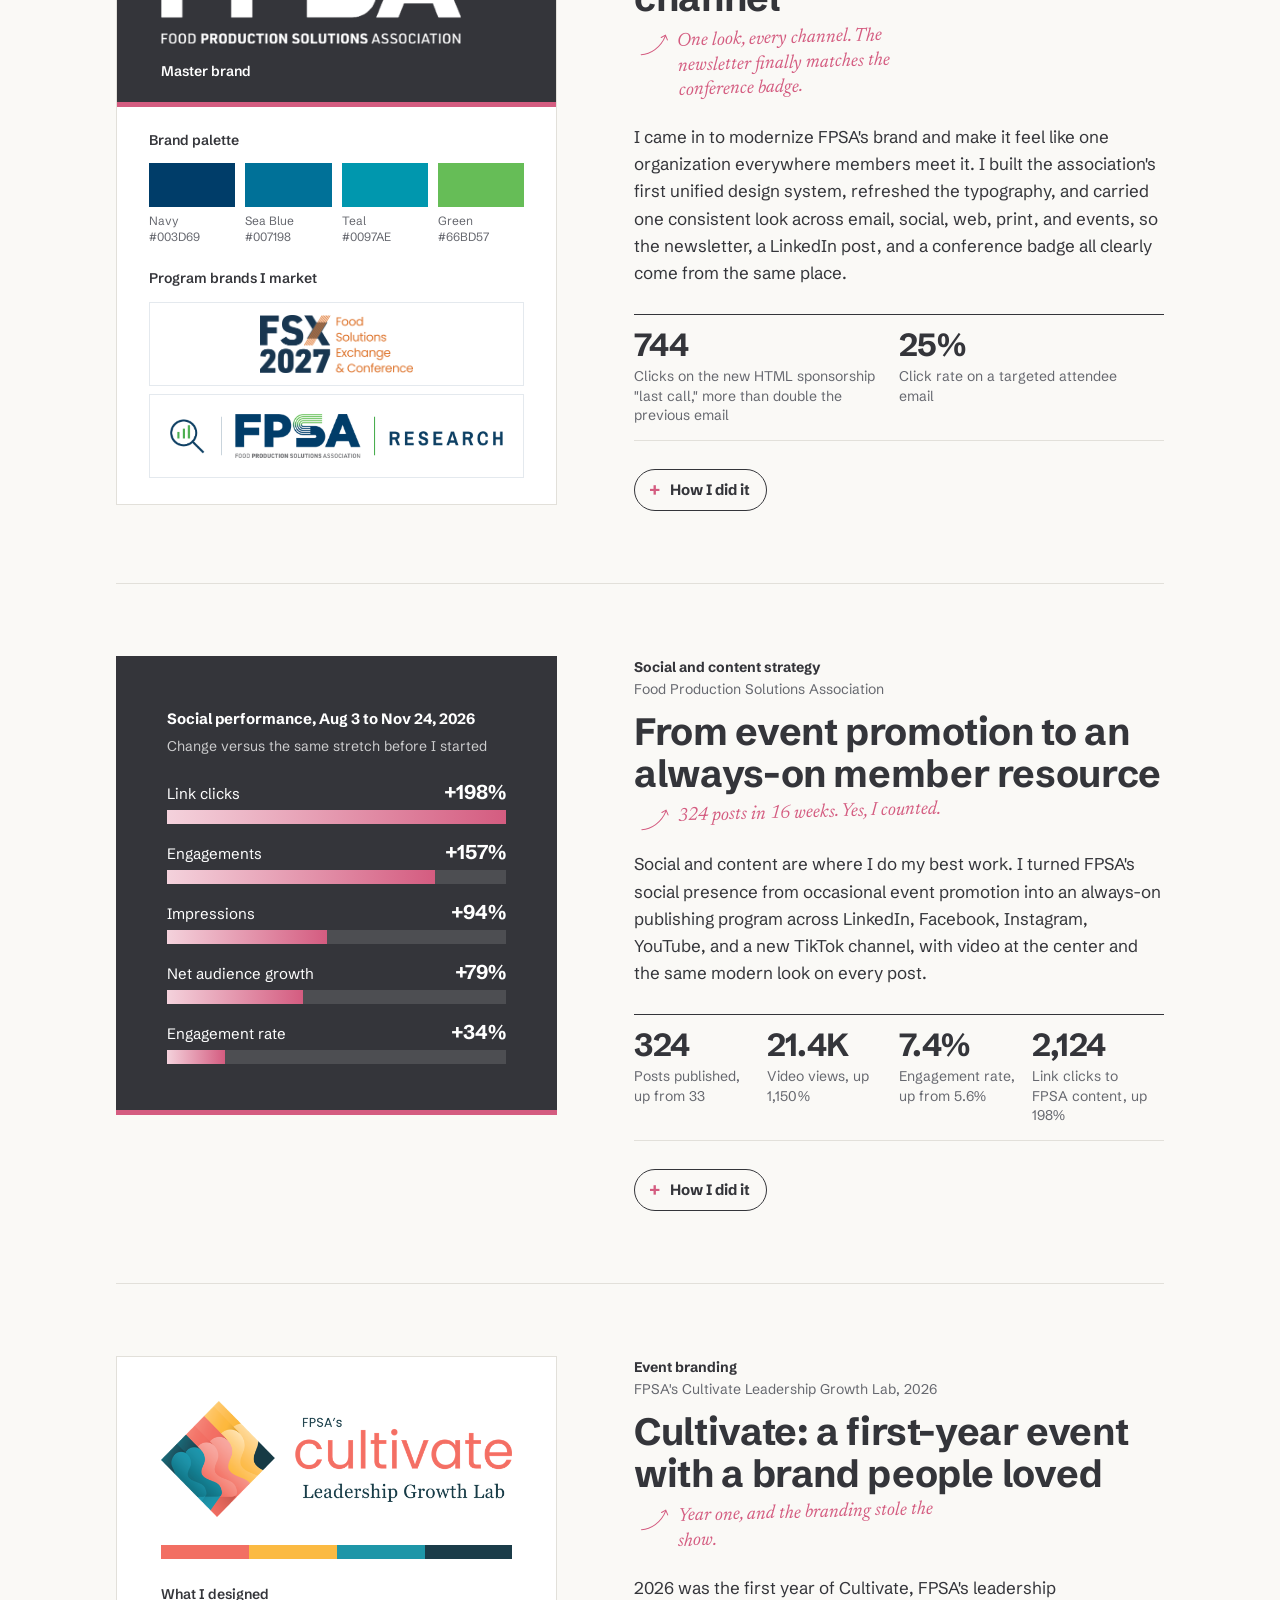
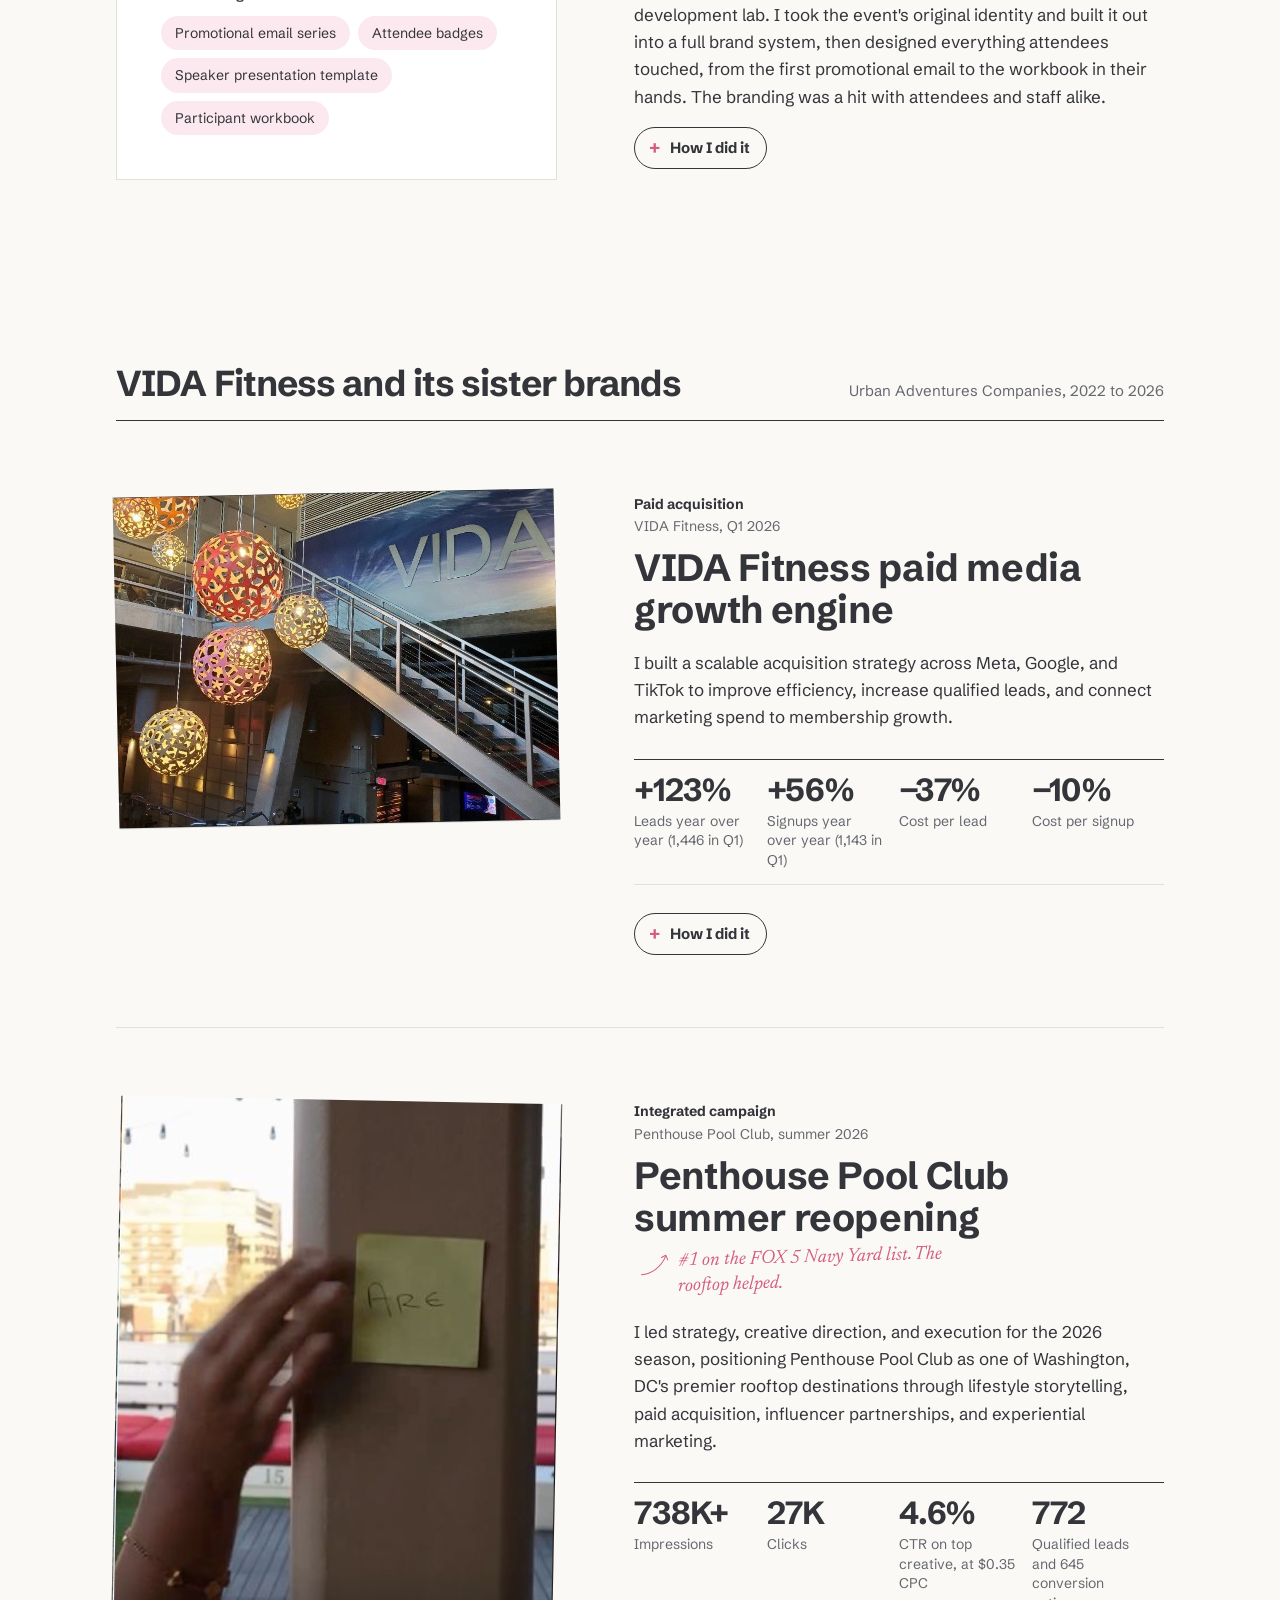
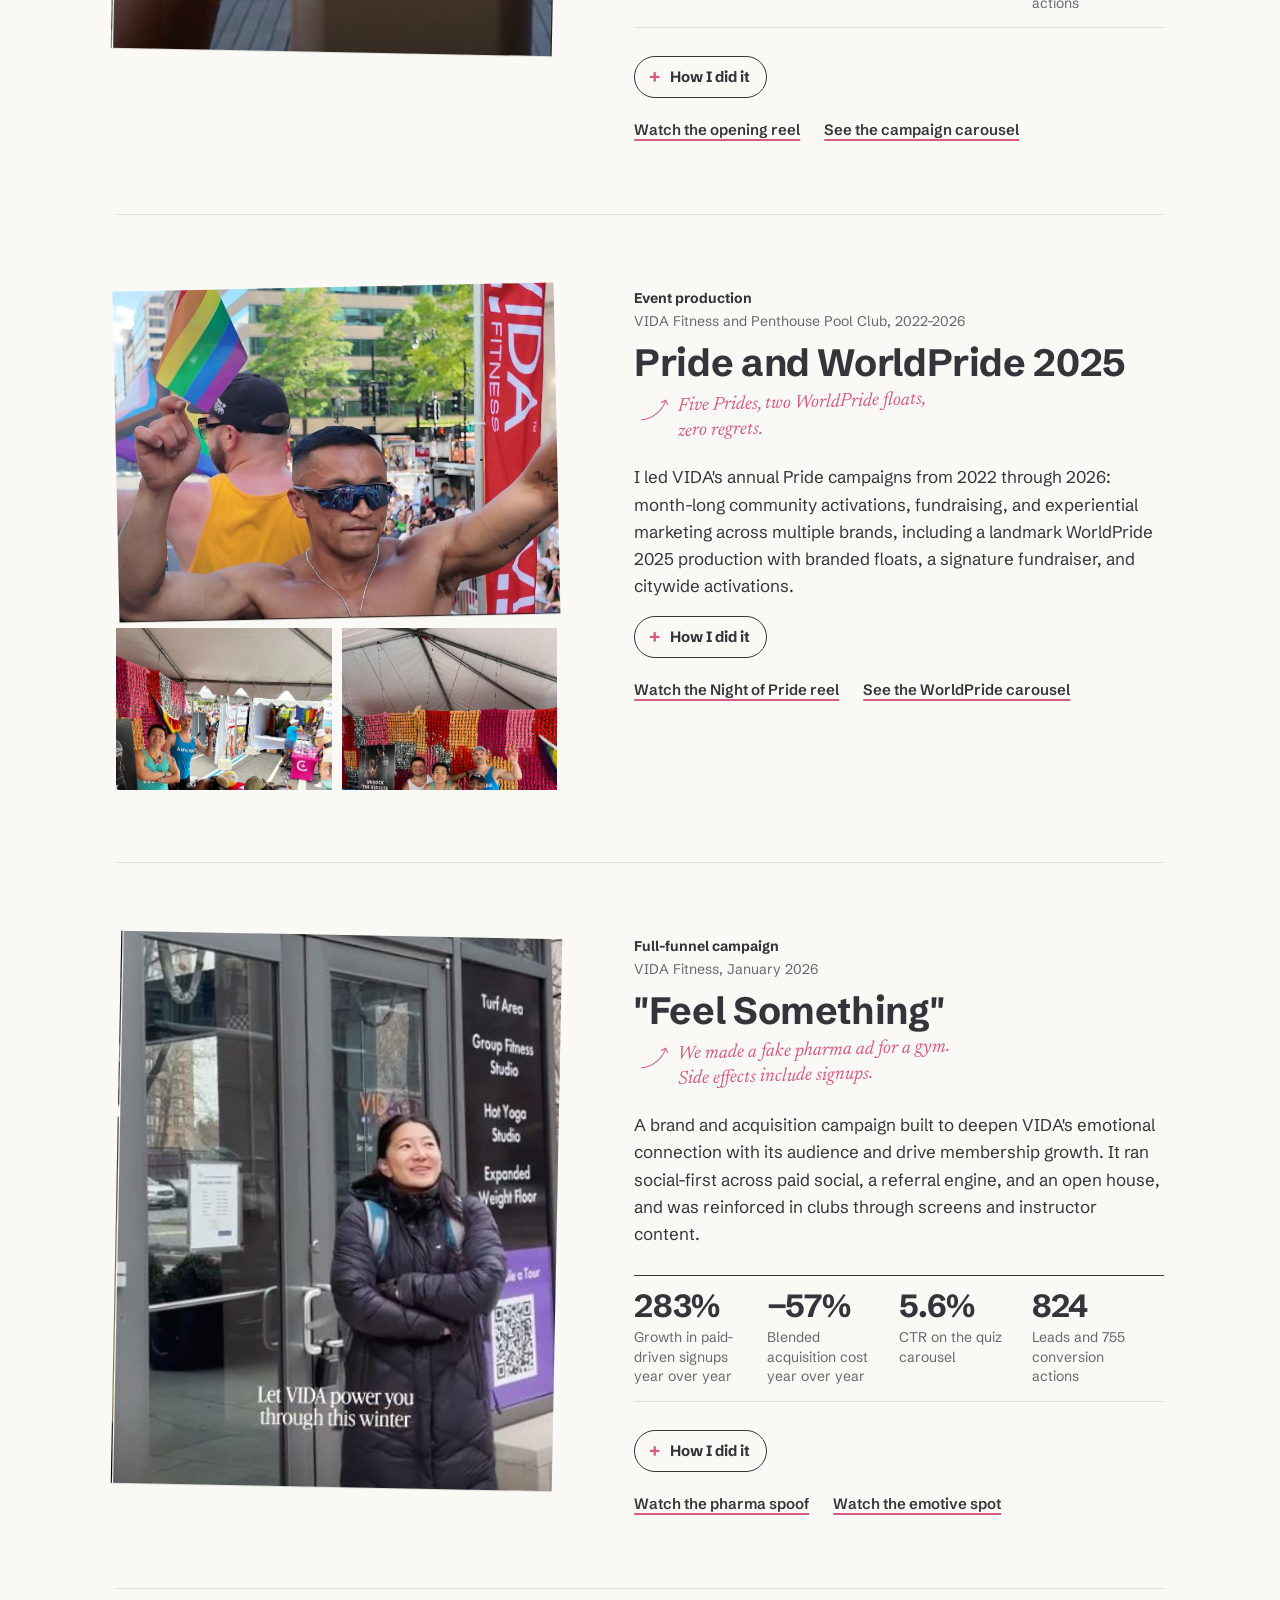
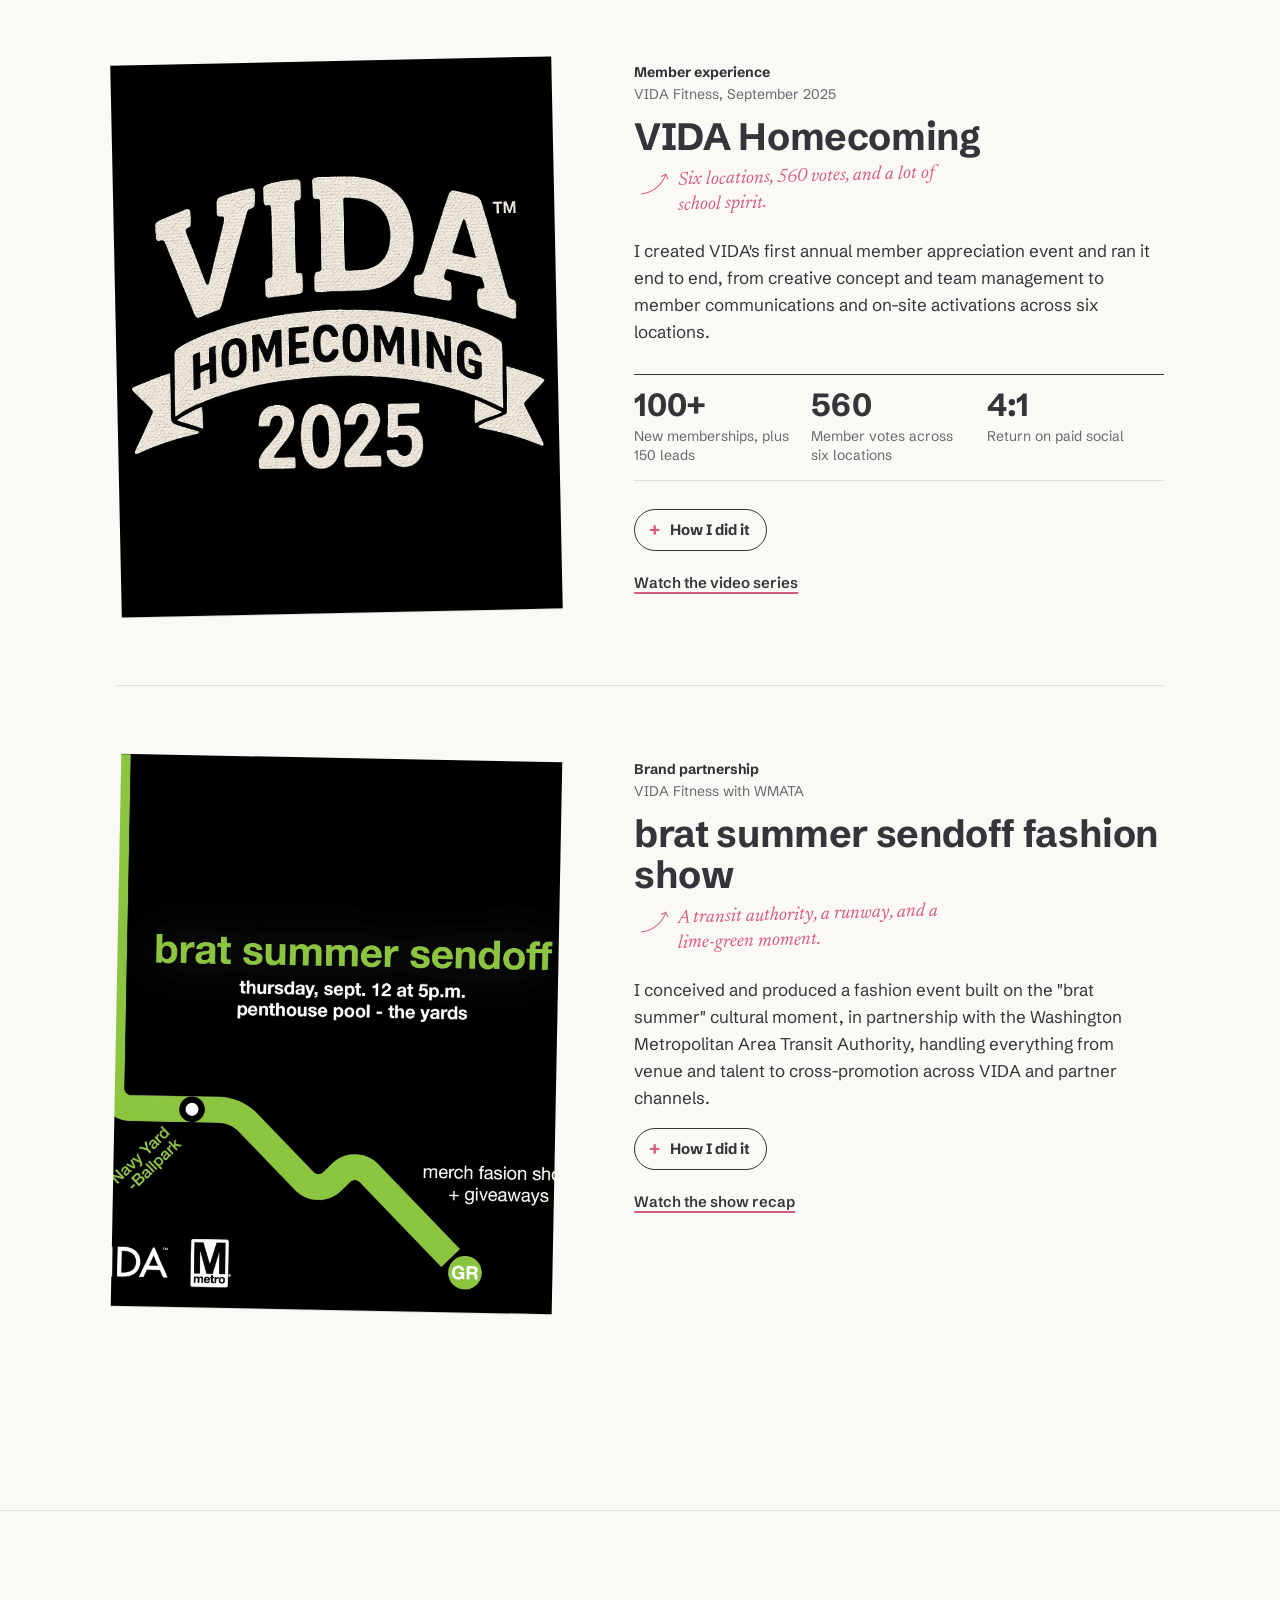
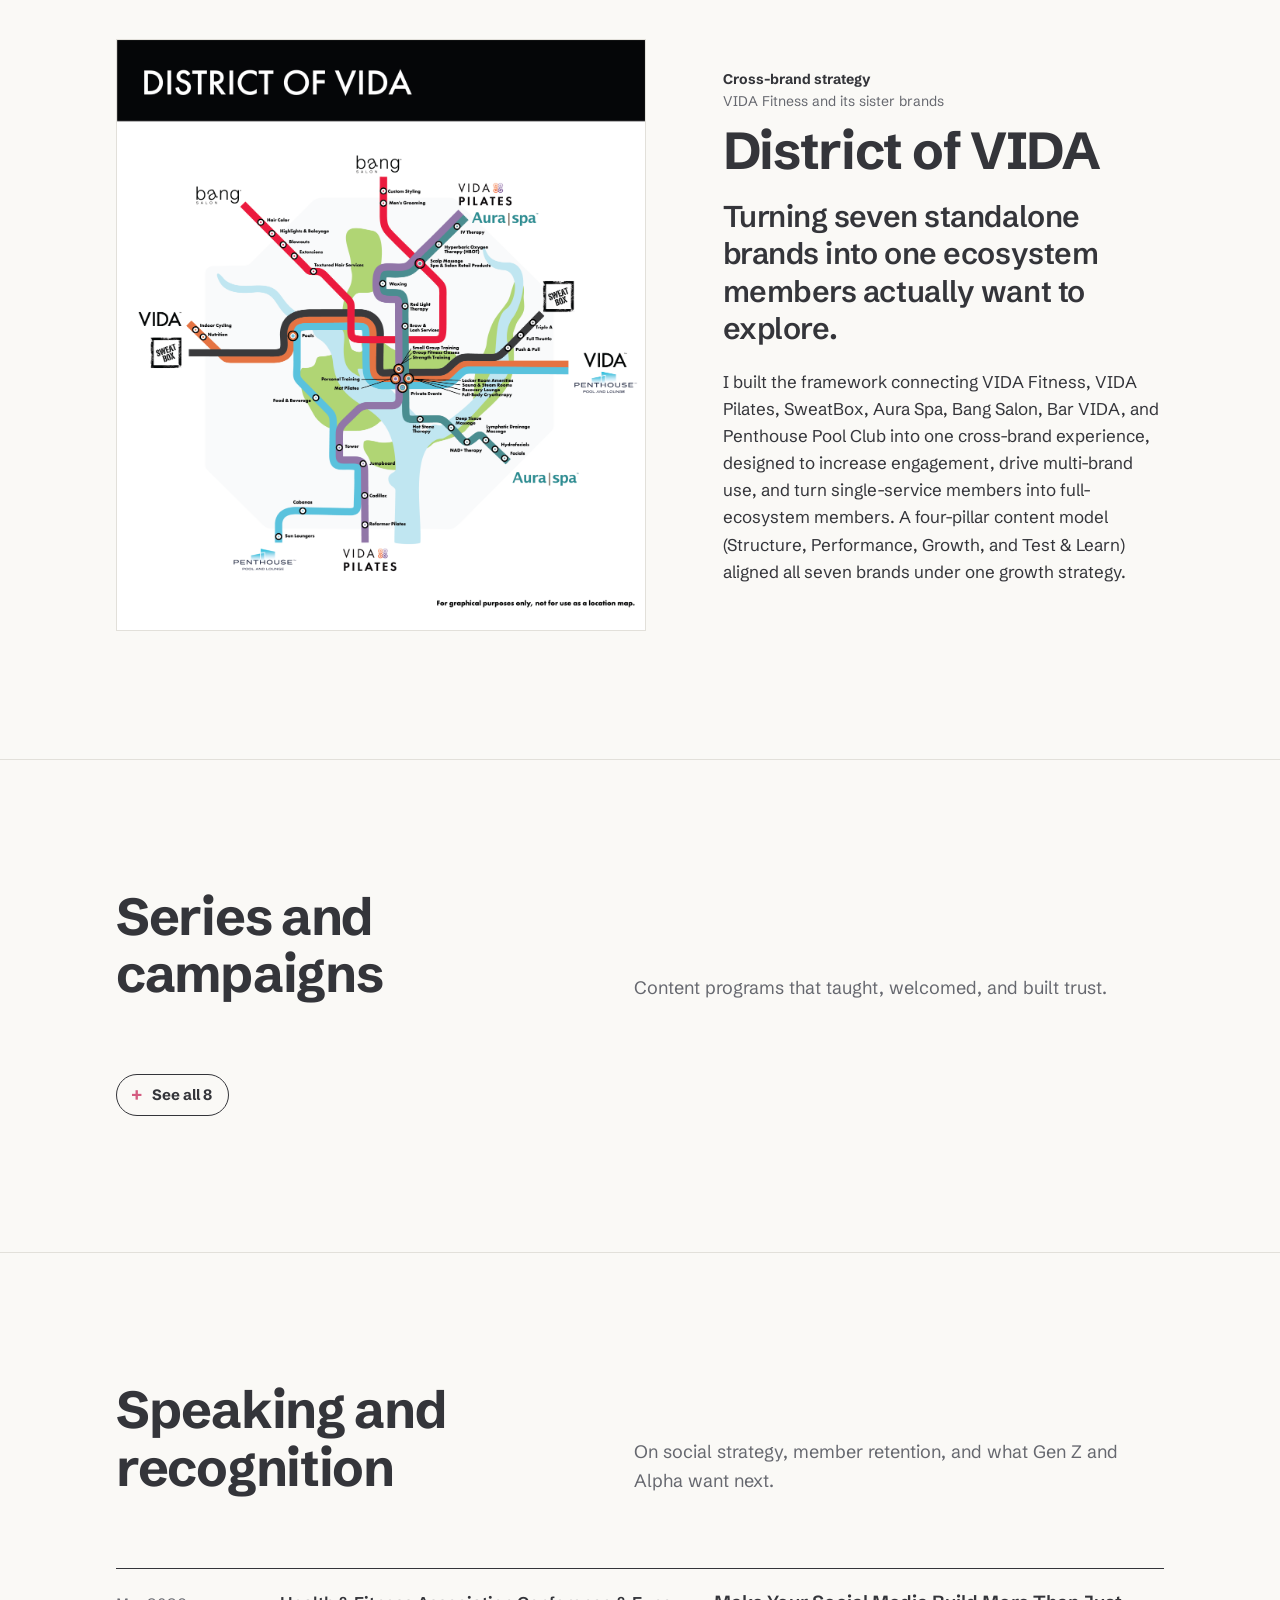
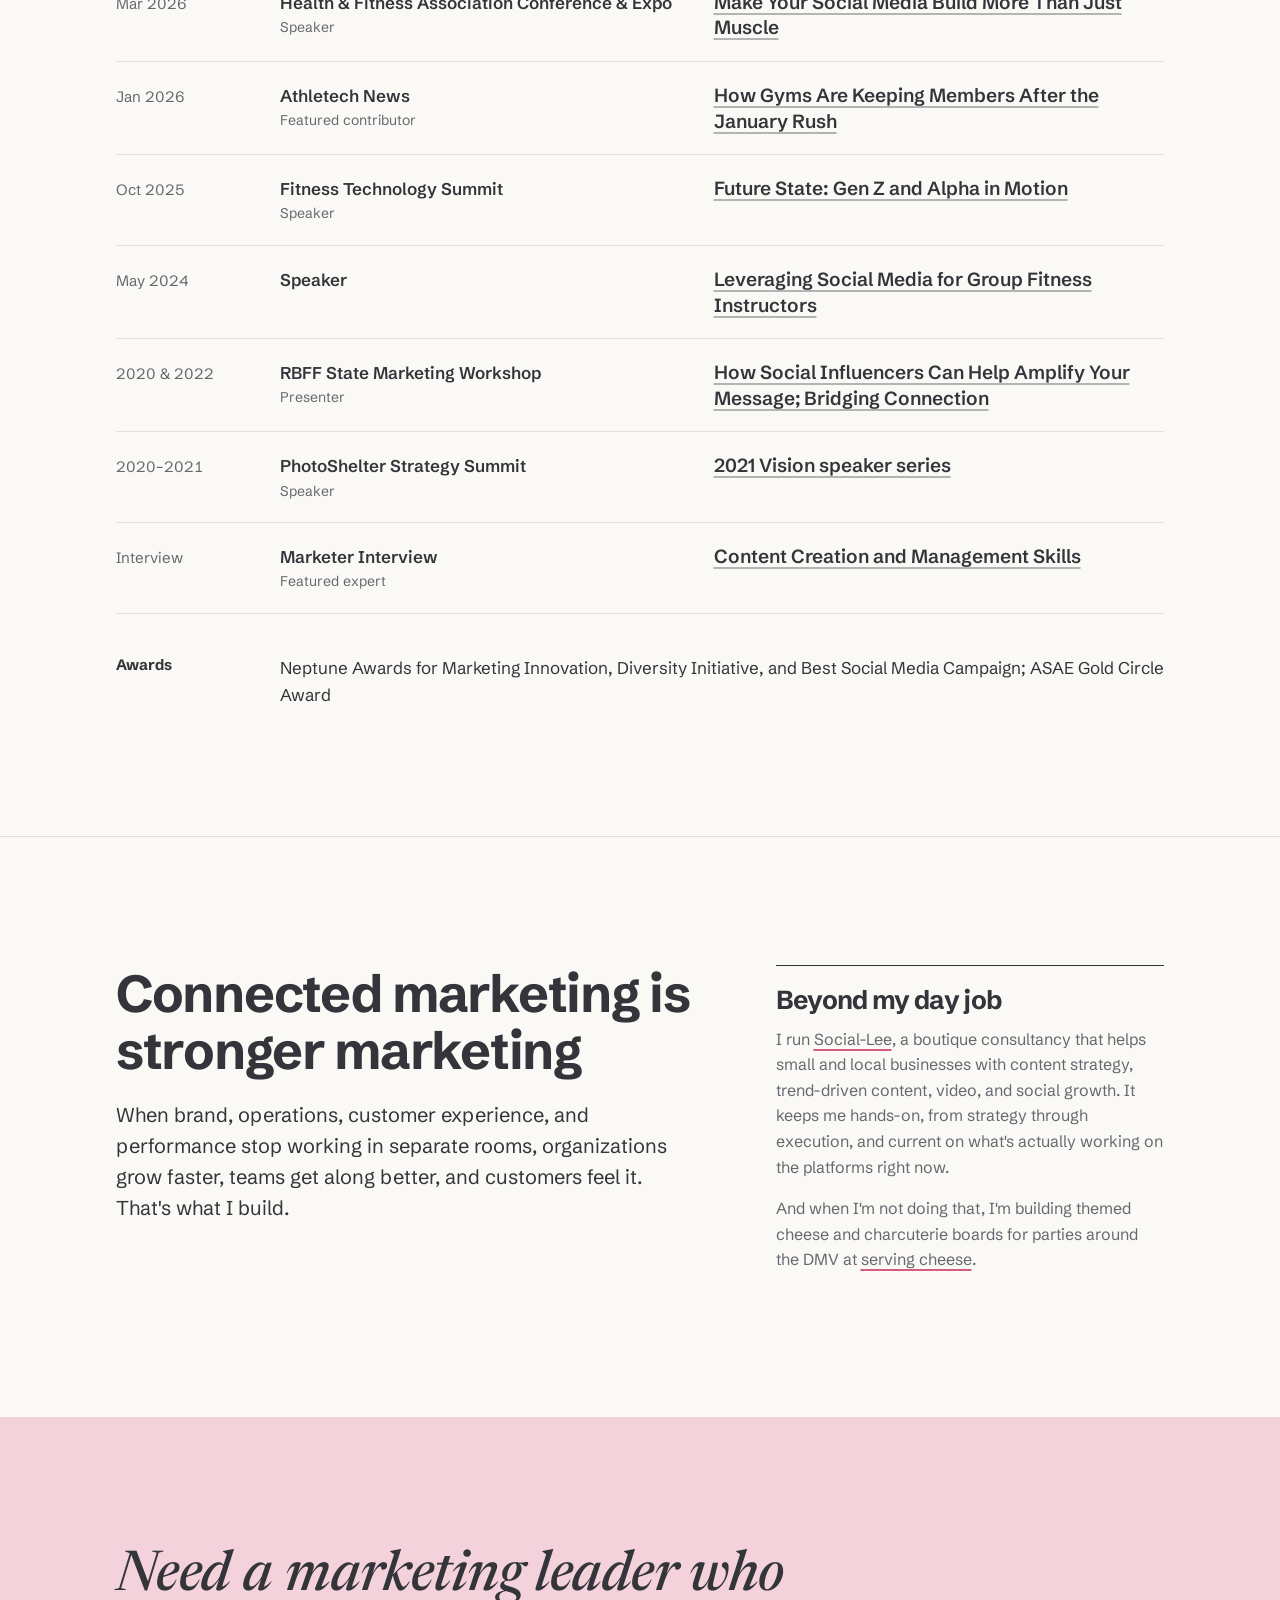
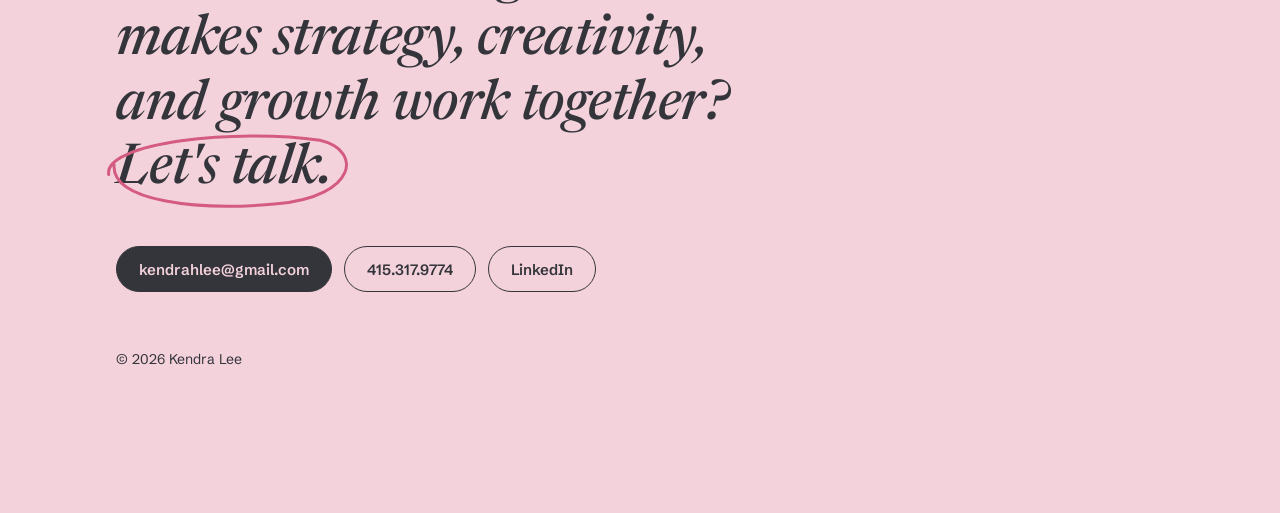
==== commit 7fcaaae3: "Fix margin notes never revealing on scroll Co-Authored-By: Claude Opus 5.5 <noreply@anthropic.com> C" ====
--- a/preview/index.html
+++ b/preview/index.html
@@ -499,7 +499,9 @@
   function countUp(el){var to=parseFloat(el.dataset.to),d=+(el.dataset.dec||0),pre=el.dataset.pre||'',suf=el.dataset.suf||'',t0=null;
     function f(t){if(!t0)t0=t;var p=Math.min((t-t0)/1100,1),e=1-Math.pow(1-p,3);el.innerHTML=pre+(to*e).toFixed(d)+suf;if(p<1)requestAnimationFrame(f);}requestAnimationFrame(f);}
   var reduce=window.matchMedia('(prefers-reduced-motion: reduce)').matches;
-  var els=document.querySelectorAll('.draw, .sweep, .note, .count');
+  var els=document.querySelectorAll('.draw, .sweep, .count');
+  var notes=document.querySelectorAll('.note');
+  if('IntersectionObserver' in window && !reduce){var no=new IntersectionObserver(function(es){es.forEach(function(x){if(x.isIntersecting){x.target.querySelectorAll('.note').forEach(function(n){n.classList.add('in')});no.unobserve(x.target);}})},{threshold:0.2});notes.forEach(function(n){no.observe(n.parentElement)});}else{notes.forEach(function(n){n.classList.add('in')});}
   if(reduce||!('IntersectionObserver' in window)){els.forEach(function(e){e.classList.add('in')});}
   else{var io=new IntersectionObserver(function(es){es.forEach(function(x){if(x.isIntersecting){x.target.classList.add('in');if(x.target.classList.contains('count'))countUp(x.target);io.unobserve(x.target);}})},{threshold:0.6});els.forEach(function(e){io.observe(e)});}
   function fitRings(){document.querySelectorAll('.ring path').forEach(function(p){var m=p.getScreenCTM();if(!m)return;var T=p.getTotalLength(),L=0,prev=null;for(var i=0;i<=80;i++){var q=p.getPointAtLength(T*i/80);var pt=new DOMPoint(q.x,q.y).matrixTransform(m);if(prev)L+=Math.hypot(pt.x-prev.x,pt.y-prev.y);prev=pt;}p.style.setProperty('--len',Math.ceil(L*1.04+4)+'px');});}
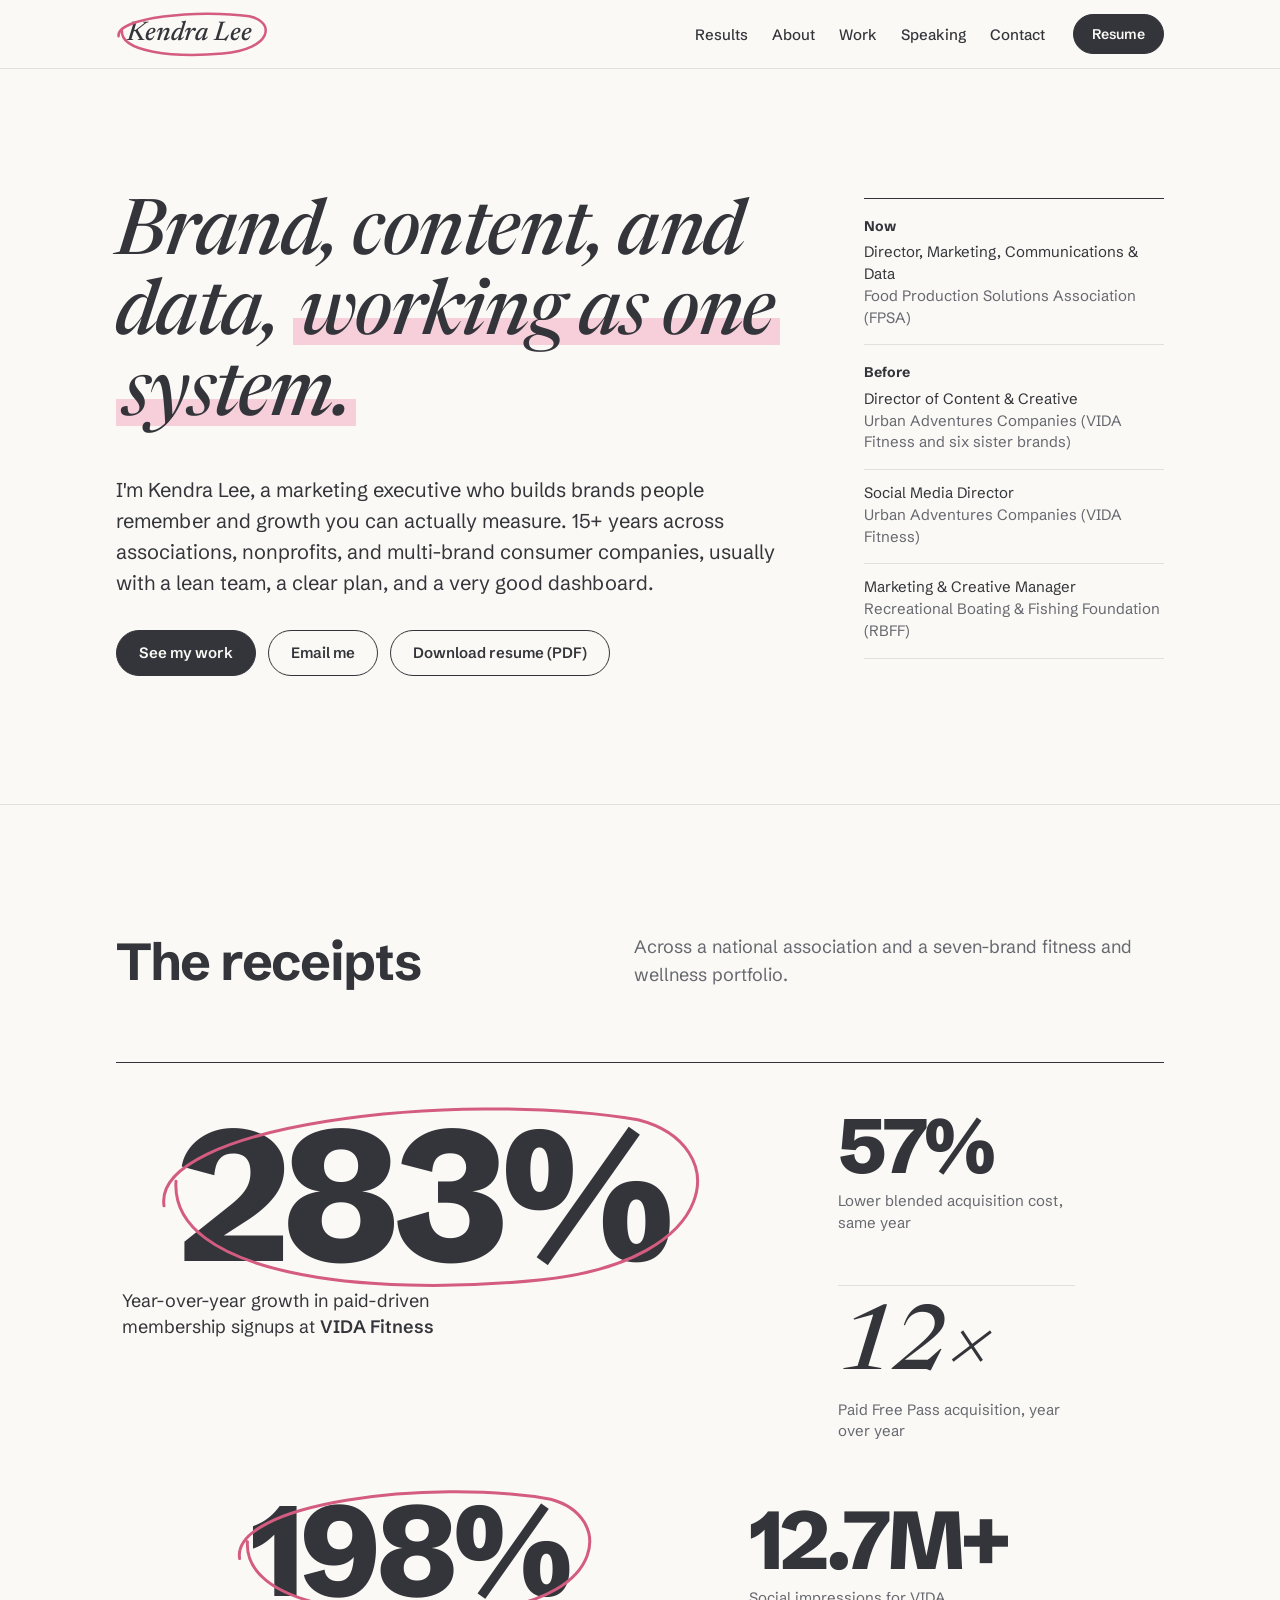
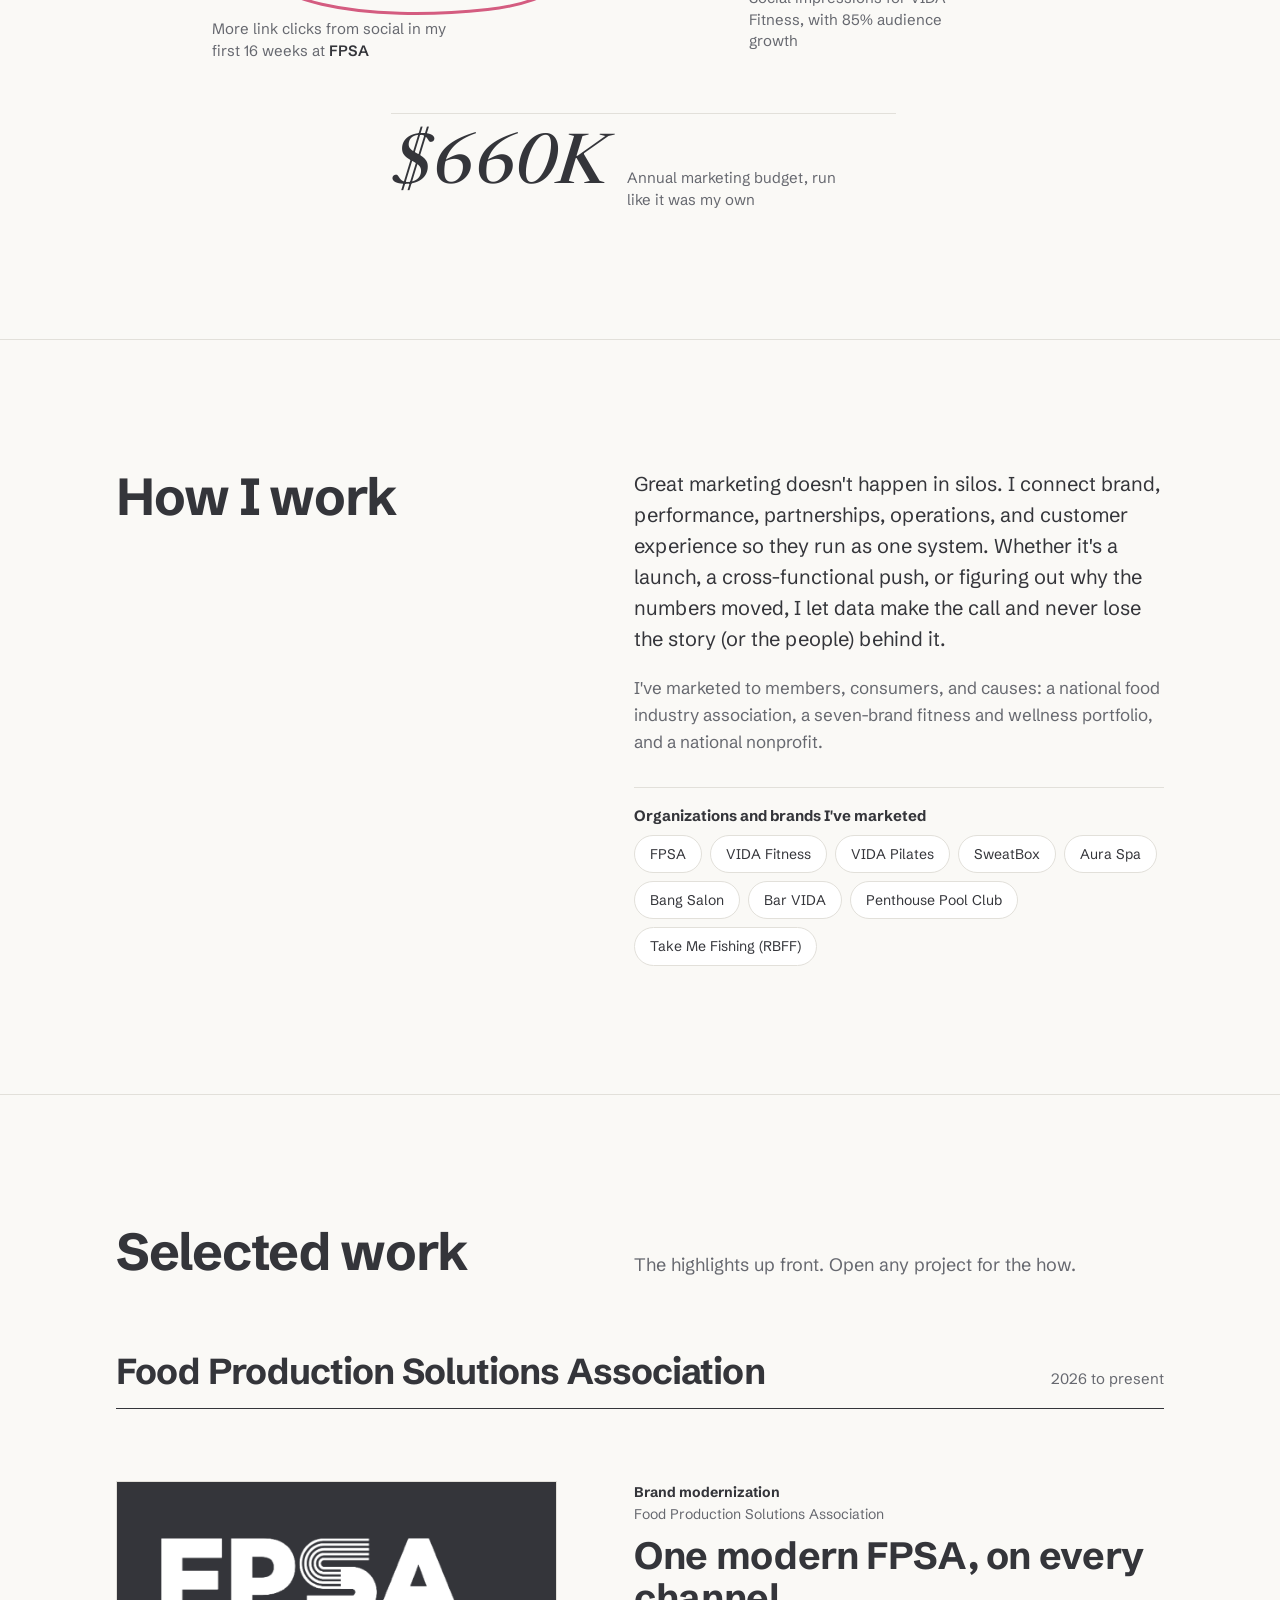
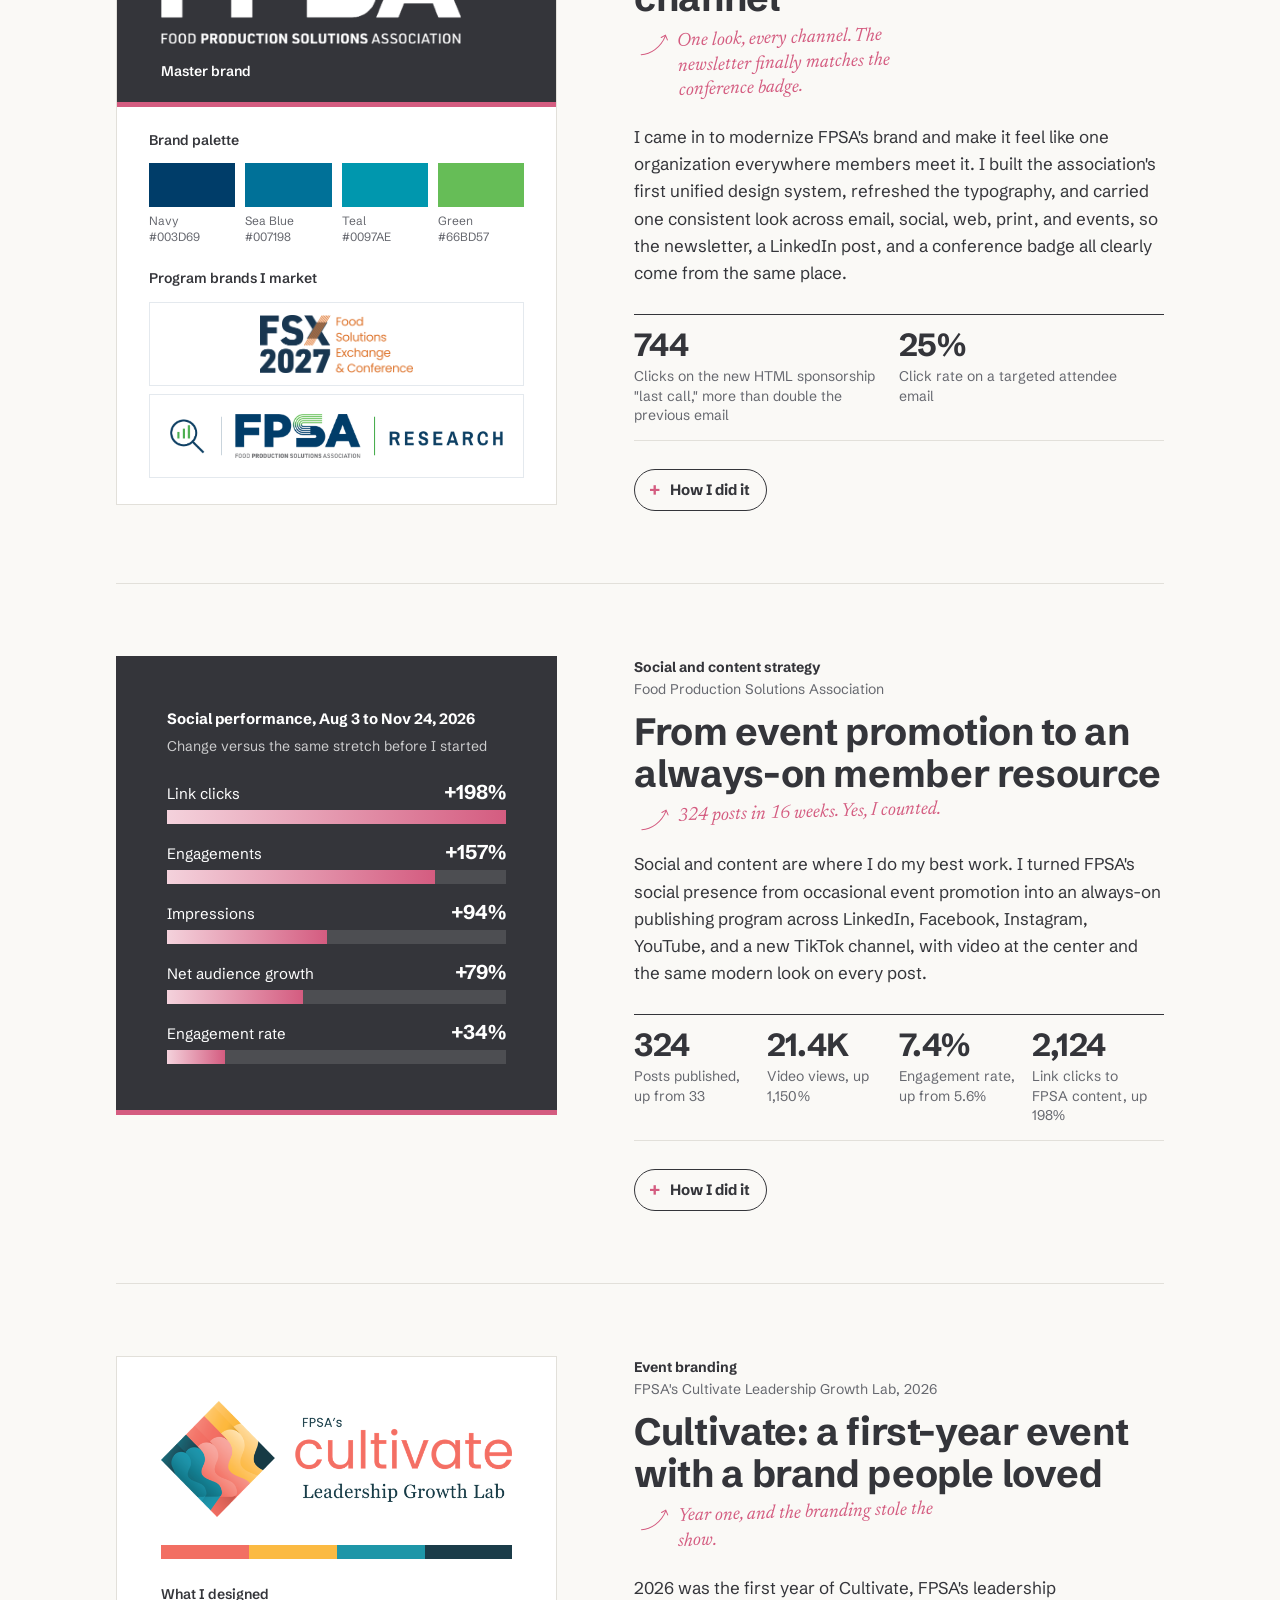
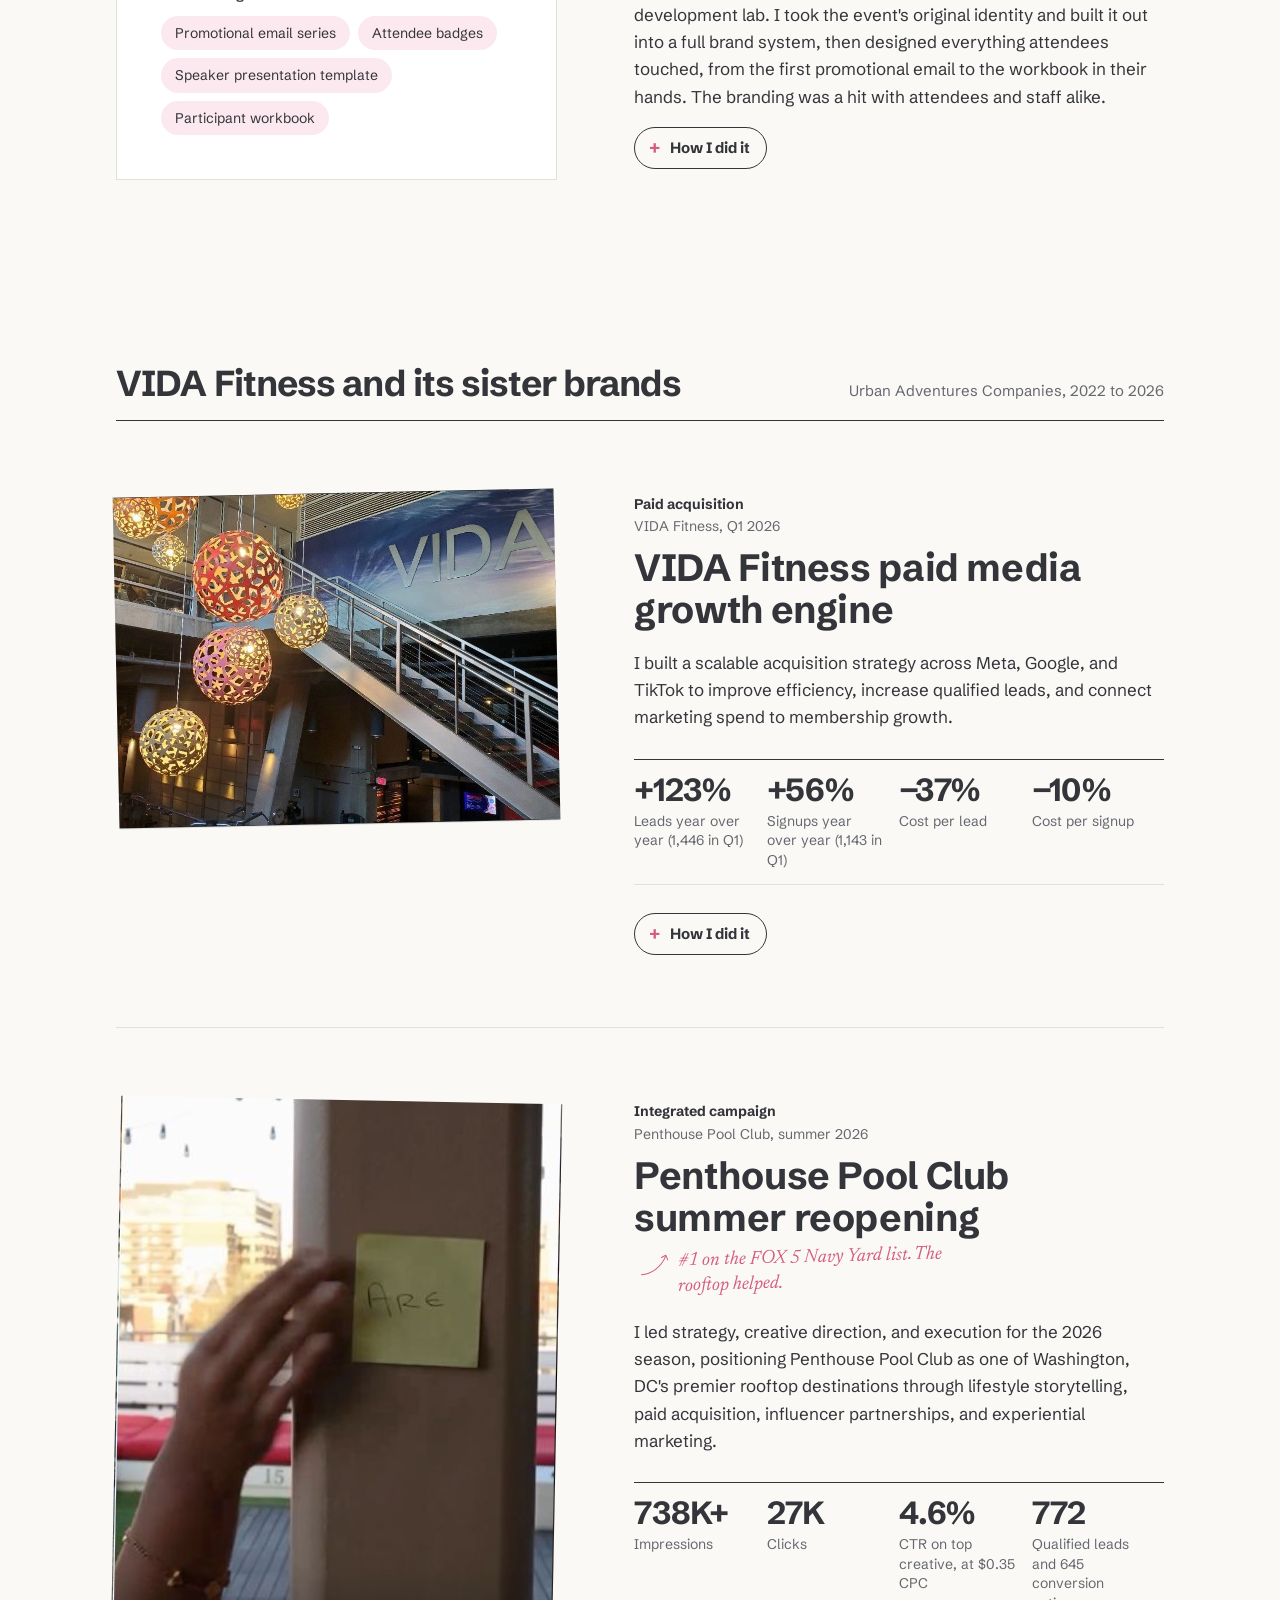
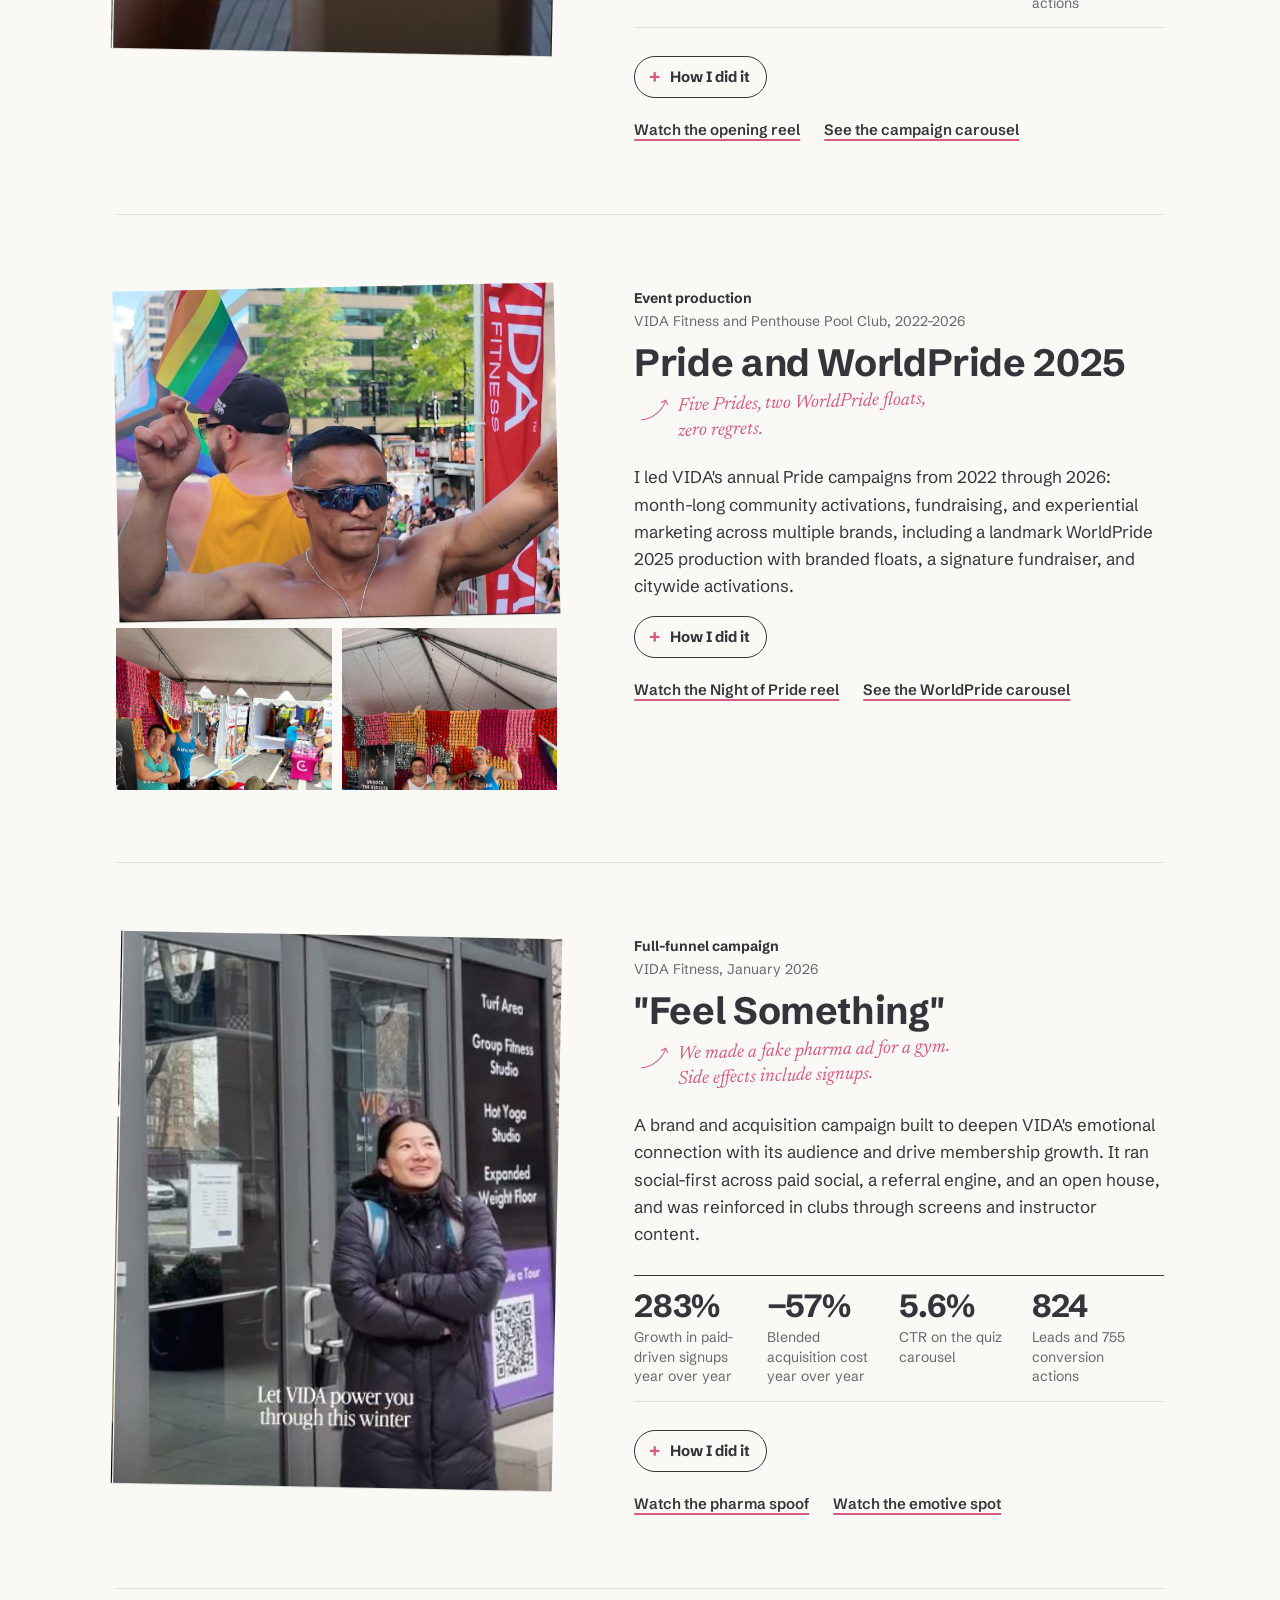
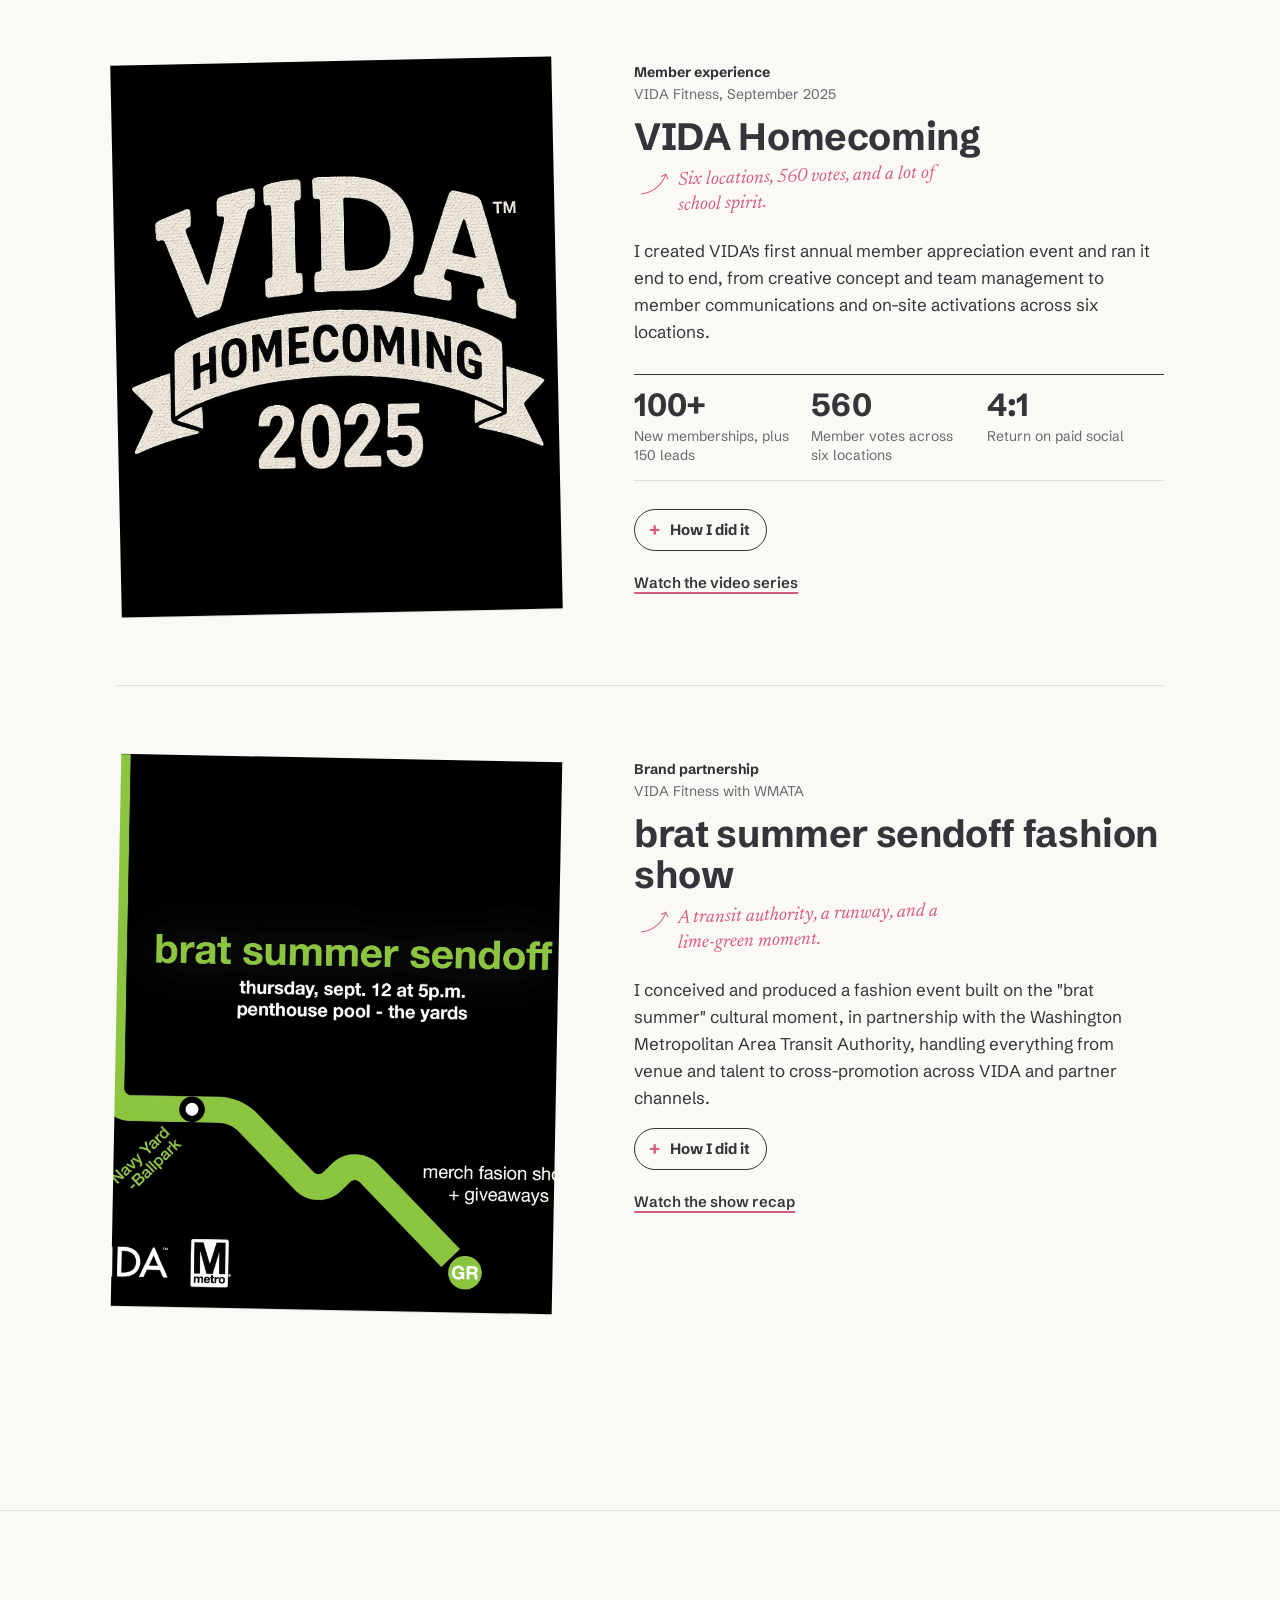
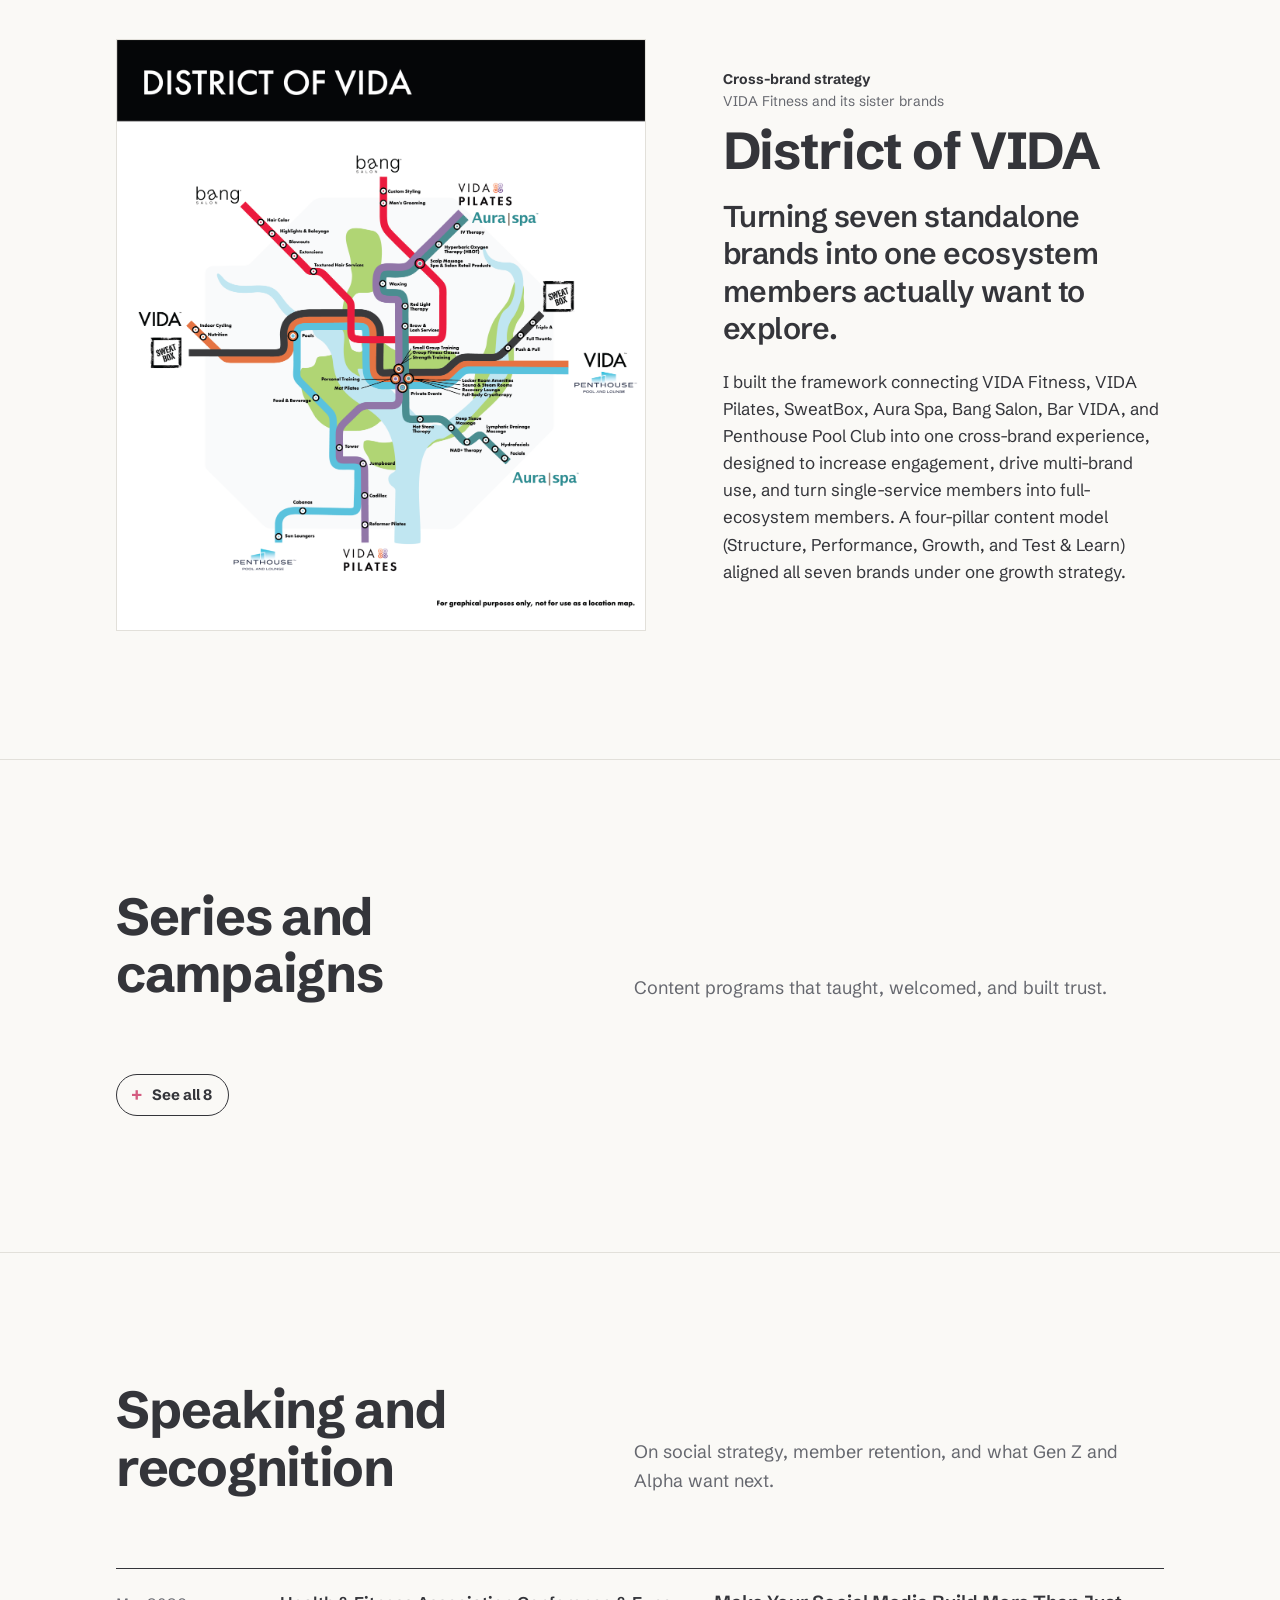
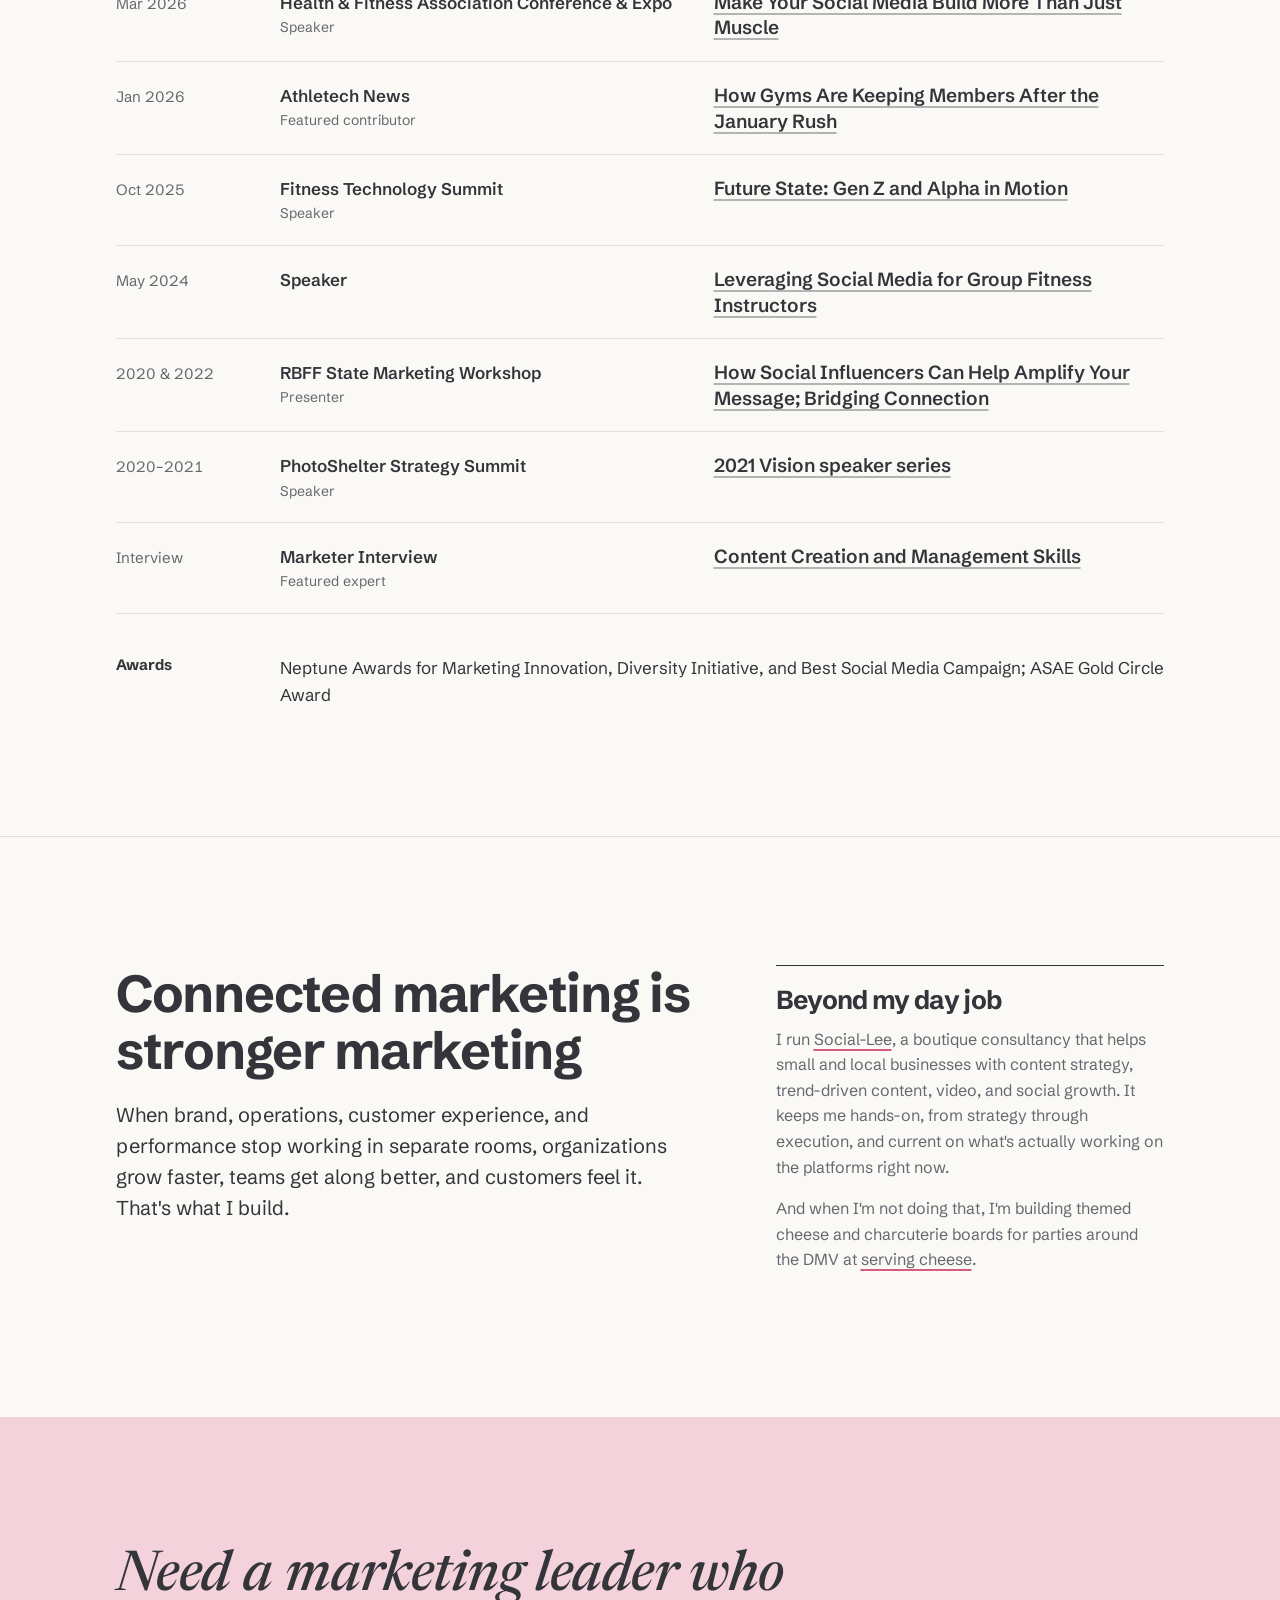
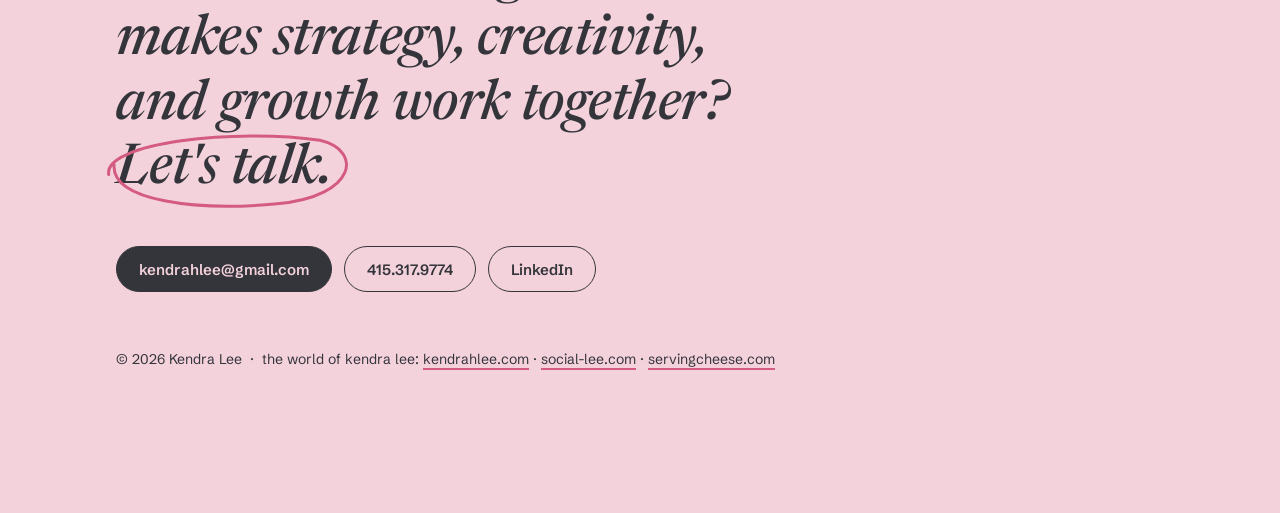
==== commit 16bf1bc2: "Footer: links to all three sites Co-Authored-By: Claude Opus 5.5 <noreply@anthropic.com> Claude-Sess" ====
--- a/preview/index.html
+++ b/preview/index.html
@@ -490,7 +490,7 @@
       <a class="btn" href="tel:+14153179774">415.317.9774</a>
       <a class="btn" href="https://linkedin.com/in/kendrahlee" target="_blank" rel="noopener">LinkedIn</a>
     </div>
-    <p class="footnote">&copy; 2026 Kendra Lee</p>
+    <p class="footnote">&copy; 2026 Kendra Lee &nbsp;·&nbsp; the world of kendra lee: <a href="https://www.kendrahlee.com/">kendrahlee.com</a> · <a href="https://social-lee.com" target="_blank" rel="noopener">social-lee.com</a> · <a href="https://servingcheese.com" target="_blank" rel="noopener">servingcheese.com</a></p>
   </div>
 </footer>
 
